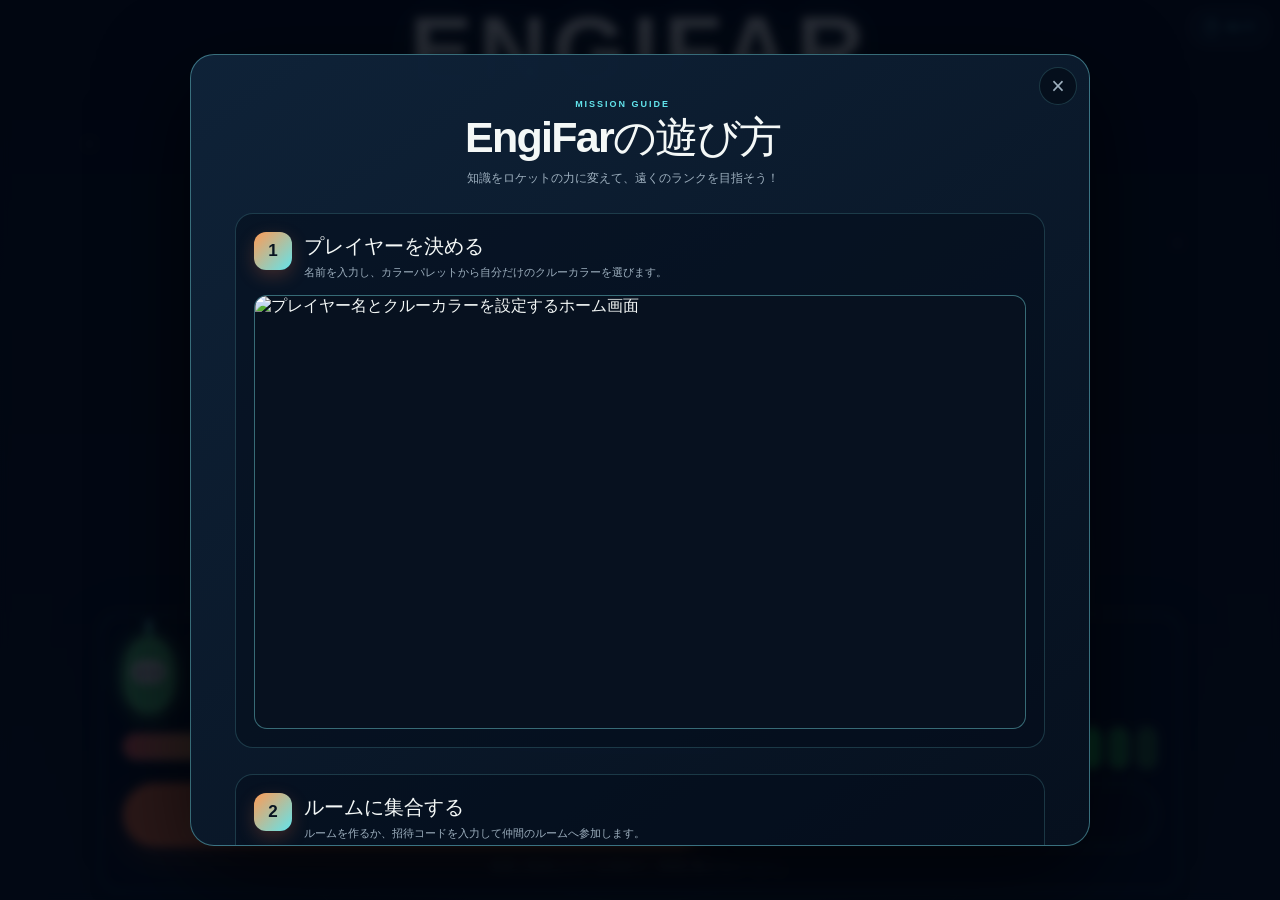
==== public/card.html @ 4557a21f "👍パス先とモバイル版UIを調整" ====
<!doctype html>
<html lang="ja">
<head>
  <meta charset="UTF-8">
  <meta name="viewport" content="width=device-width, initial-scale=1, viewport-fit=cover">
  <meta name="theme-color" content="#07111f">
  <title>EngiFar | 自己紹介カード</title>
  <link rel="stylesheet" href="./styles.css?v=20260825-quiz-layout">
  <script src="./index.js?v=20260825-quiz-layout" defer></script>
</head>
<body>
  <div class="app-shell" id="app" data-page="card">
    <div class="space-background" aria-hidden="true"></div>

    <header class="topbar">
      <a class="brand" id="result-back-top" href="./result.html" aria-label="リザルトへ戻る">
        <span class="brand-mark" aria-hidden="true">E</span>
        <span><strong>EngiFar</strong><small>CREW PROFILE</small></span>
      </a>
      <div class="route-chip route-chip--complete"><span>05</span> CARD READY</div>
    </header>

    <main class="card-layout">
      <section class="card-preview-wrap" aria-labelledby="card-title">
        <div class="card-preview-head">
          <div><p class="eyebrow">YOUR MISSION MEMORY</p><h1 id="card-title">自己紹介カード完成！</h1></div>
          <span class="crew-avatar crew-avatar--medium" id="card-player-avatar" style="--crew-color:#54d37c" aria-hidden="true"><i></i></span>
        </div>
        <div class="canvas-frame"><canvas id="profile-card" width="1200" height="760">EngiFar自己紹介カード</canvas></div>
      </section>

      <aside class="card-controls">
        <div class="card-player-summary">
          <small>CREW MEMBER</small>
          <strong id="card-player-name">CREW MEMBER</strong>
          <div class="card-role-summary"><span>適正役割</span><b id="card-role">INTERFACE CREATOR</b></div>
          <p id="card-comment">画面の構造・見た目・動きを心地よく組み立てるクルー</p>
        </div>

        <dl class="card-mini-metrics">
          <div class="card-rank-metric"><dt>RANK</dt><dd id="card-rank">大空飛行級</dd></div>
          <div><dt>OUTPUT</dt><dd><b id="card-power">0</b>%</dd></div>
          <div><dt>SAFETY</dt><dd><b id="card-safety">0</b>%</dd></div>
          <div class="card-distance-metric"><dt>DISTANCE</dt><dd><b id="card-altitude">0</b> km</dd></div>
        </dl>

        <p class="save-note"><span aria-hidden="true">↓</span> PNG画像として端末に保存できます。</p>
        <button class="primary-button" id="save-card-button" type="button"><span id="save-card-label">PNGで保存</span><b aria-hidden="true">↓</b></button>
        <a class="secondary-button" id="result-back-link" href="./result.html">← リザルトへ戻る</a>
      </aside>
    </main>
  </div>
</body>
</html>
---- public/styles.css ----
:root {
  color-scheme: dark;
  --night: #050a16;
  --night-2: #071426;
  --panel: rgba(12, 25, 43, 0.9);
  --panel-solid: #0c192b;
  --panel-soft: rgba(17, 38, 59, 0.78);
  --line: rgba(116, 220, 229, 0.2);
  --line-strong: rgba(116, 220, 229, 0.44);
  --cyan: #62e4ec;
  --cyan-deep: #22b7ca;
  --orange: #ff7541;
  --orange-bright: #ff9b55;
  --lime: #c9f765;
  --text: #f4f8f7;
  --muted: #9eb0bf;
  --quiet: #718496;
  --safe-top: max(10px, env(safe-area-inset-top));
  --safe-right: max(12px, env(safe-area-inset-right));
  --safe-bottom: max(10px, env(safe-area-inset-bottom));
  --safe-left: max(12px, env(safe-area-inset-left));
  font-family: "Segoe UI", "Yu Gothic UI", "Meiryo", sans-serif;
  font-synthesis: none;
}

* {
  box-sizing: border-box;
  margin: 0;
}

html,
body {
  width: 100%;
  height: 100%;
  overflow: hidden;
  background: var(--night);
}

body {
  color: var(--text);
  -webkit-font-smoothing: antialiased;
  text-rendering: optimizeLegibility;
}

button,
input,
a {
  font: inherit;
}

button,
a {
  -webkit-tap-highlight-color: transparent;
}

button {
  border: 0;
}

button:disabled,
button[aria-disabled="true"] {
  cursor: not-allowed;
  opacity: .42;
  filter: saturate(.55);
}

a {
  color: inherit;
  text-decoration: none;
}

[hidden] {
  display: none !important;
}

.sr-only {
  position: absolute;
  width: 1px;
  height: 1px;
  padding: 0;
  margin: -1px;
  overflow: hidden;
  clip: rect(0, 0, 0, 0);
  white-space: nowrap;
  border: 0;
}

.app-shell {
  position: relative;
  isolation: isolate;
  display: grid;
  grid-template-rows: 56px minmax(0, 1fr);
  width: 100%;
  height: 100dvh;
  min-height: 100dvh;
  overflow: hidden;
  padding: var(--safe-top) var(--safe-right) var(--safe-bottom) var(--safe-left);
  background:
    radial-gradient(circle at 50% 78%, rgba(26, 155, 173, 0.15), transparent 42%),
    linear-gradient(180deg, #050a16 0%, #071120 58%, #081828 100%);
}

.space-background {
  position: absolute;
  z-index: -2;
  inset: 0;
  overflow: hidden;
  pointer-events: none;
  background-image:
    radial-gradient(circle at 7% 16%, rgba(255,255,255,.8) 0 1px, transparent 1.8px),
    radial-gradient(circle at 18% 72%, rgba(98,228,236,.75) 0 1px, transparent 2px),
    radial-gradient(circle at 31% 10%, rgba(255,255,255,.65) 0 1px, transparent 1.8px),
    radial-gradient(circle at 43% 83%, rgba(255,255,255,.55) 0 1.2px, transparent 2px),
    radial-gradient(circle at 62% 18%, rgba(98,228,236,.7) 0 1px, transparent 2px),
    radial-gradient(circle at 78% 68%, rgba(255,255,255,.65) 0 1px, transparent 1.8px),
    radial-gradient(circle at 92% 27%, rgba(255,255,255,.75) 0 1.2px, transparent 2px);
  animation: stars-twinkle 3.2s ease-in-out infinite alternate;
}

.space-background::before,
.space-background::after {
  position: absolute;
  content: "";
  border: 1px solid rgba(65, 211, 224, 0.13);
  border-radius: 50%;
  left: 50%;
  top: 64%;
  transform: translate(-50%, -50%);
}

.space-background::before {
  width: min(74vw, 900px);
  aspect-ratio: 1;
}

.space-background::after {
  width: min(54vw, 650px);
  aspect-ratio: 1;
}

.space-background--bright {
  background-color: rgba(39, 91, 133, 0.08);
}

@keyframes stars-twinkle {
  50% { opacity: .62; }
}

.topbar {
  z-index: 20;
  align-self: stretch;
  display: flex;
  align-items: center;
  justify-content: space-between;
  gap: 16px;
  width: min(100%, 1180px);
  margin-inline: auto;
  min-width: 0;
}

.brand {
  display: inline-flex;
  align-items: center;
  gap: 10px;
  min-width: 0;
}

.brand-mark {
  display: grid;
  place-items: center;
  width: 34px;
  height: 34px;
  flex: 0 0 auto;
  border: 1px solid rgba(98, 228, 236, .46);
  border-radius: 10px;
  color: #08121f;
  background: linear-gradient(135deg, var(--cyan), var(--orange-bright));
  box-shadow: 0 0 22px rgba(98, 228, 236, .16);
  font-family: "Arial Black", "Segoe UI", sans-serif;
  font-size: 18px;
  font-weight: 900;
}

.brand > span:last-child {
  display: grid;
  min-width: 0;
}

.brand strong {
  font-family: "Arial Black", "Segoe UI", sans-serif;
  font-size: 20px;
  line-height: 1;
  letter-spacing: .03em;
}

.brand small {
  margin-top: 4px;
  color: var(--quiet);
  font-size: 8px;
  font-weight: 800;
  letter-spacing: .18em;
}

.route-chip {
  display: inline-flex;
  align-items: center;
  gap: 8px;
  height: 32px;
  padding: 0 12px;
  white-space: nowrap;
  border: 1px solid var(--line);
  border-radius: 999px;
  color: var(--muted);
  background: rgba(7, 16, 29, .72);
  font-size: 10px;
  font-weight: 800;
  letter-spacing: .12em;
}

.route-chip span {
  color: var(--cyan);
}

.route-chip--complete {
  border-color: rgba(201, 247, 101, .32);
}

.route-chip--complete span {
  color: var(--lime);
}

.eyebrow {
  margin: 0;
  color: var(--cyan);
  font-size: 10px;
  font-weight: 900;
  letter-spacing: .18em;
  text-transform: uppercase;
}

.primary-button,
.secondary-button {
  display: inline-flex;
  align-items: center;
  justify-content: center;
  gap: 10px;
  min-height: 52px;
  padding: 0 20px;
  border-radius: 999px;
  cursor: pointer;
  font-weight: 900;
  transition: transform .16s ease, filter .16s ease, border-color .16s ease, background .16s ease;
}

.primary-button {
  color: #111b1c;
  background: linear-gradient(105deg, var(--orange), var(--orange-bright));
  box-shadow: 0 12px 32px rgba(255, 117, 65, .24);
}

.primary-button b {
  font-size: 18px;
}

.primary-button:hover,
.secondary-button:hover {
  transform: translateY(-2px);
  filter: brightness(1.06);
}

.primary-button:active,
.secondary-button:active {
  transform: translateY(0);
}

.primary-button:disabled {
  cursor: default;
  color: var(--muted);
  background: rgba(92, 111, 128, .22);
  box-shadow: none;
  transform: none;
  filter: none;
}

.secondary-button {
  min-height: 46px;
  border: 1px solid var(--line-strong);
  color: var(--cyan);
  background: rgba(8, 20, 35, .78);
}

:focus-visible {
  outline: 3px solid var(--lime);
  outline-offset: 3px;
}

/* Crew character */
.crew-avatar {
  --crew-size: 52px;
  position: relative;
  display: inline-block;
  width: calc(var(--crew-size) * .68);
  height: var(--crew-size);
  flex: 0 0 auto;
  border: 1px solid rgba(255, 255, 255, .18);
  border-radius: 48% 48% 44% 44%;
  background: var(--crew-color, #54d37c);
  box-shadow: 0 8px 22px rgba(0, 0, 0, .28), 0 0 18px var(--crew-color, #54d37c);
  animation: crew-bob 3.4s ease-in-out infinite;
}

.crew-avatar::before {
  position: absolute;
  content: "";
  left: 50%;
  bottom: 100%;
  width: 3px;
  height: 18%;
  border-radius: 3px;
  background: var(--crew-color, #54d37c);
  box-shadow: 0 -4px 0 1.5px var(--cyan);
  transform: translateX(-50%);
}

.crew-avatar::after {
  position: absolute;
  content: "";
  z-index: -1;
  left: 12%;
  right: 12%;
  top: 105%;
  height: 10%;
  border-radius: 50%;
  background: var(--crew-color, #54d37c);
  opacity: .24;
  filter: blur(2px);
}

.crew-avatar > i {
  position: absolute;
  left: 15%;
  top: 30%;
  width: 70%;
  height: 32%;
  border-radius: 999px;
  background: #f0f7f5;
  box-shadow: inset 0 -2px 4px rgba(14, 29, 40, .16);
}

.crew-avatar > i::before {
  position: absolute;
  content: "";
  inset: 0;
  background:
    radial-gradient(circle at 31% 52%, #122232 0 8%, transparent 10%),
    radial-gradient(circle at 69% 52%, #122232 0 8%, transparent 10%);
}

.crew-avatar--tiny { --crew-size: 28px; box-shadow: 0 0 9px var(--crew-color); }
.crew-avatar--small { --crew-size: 40px; }
.crew-avatar--medium { --crew-size: 54px; }
.crew-avatar--large { --crew-size: 72px; }

@keyframes crew-bob {
  0%, 100% { translate: 0 0; }
  50% { translate: 0 -5px; }
}

/* Home */
.home-layout {
  z-index: 1;
  align-self: stretch;
  display: grid;
  grid-template-columns: minmax(0, 1fr) minmax(340px, 420px);
  align-items: center;
  gap: clamp(28px, 6vw, 86px);
  width: min(100%, 1080px);
  min-height: 0;
  margin-inline: auto;
  padding: 12px clamp(10px, 2vw, 24px) 18px;
}

.home-intro {
  min-width: 0;
}

.home-intro h1 {
  margin: 8px 0 10px;
  font-family: "Arial Black", "Yu Gothic UI", sans-serif;
  font-size: clamp(44px, 6.4vw, 78px);
  line-height: 1.03;
  letter-spacing: -.04em;
}

.home-intro h1 em {
  color: transparent;
  background: linear-gradient(90deg, var(--cyan), #c9d6bd 47%, var(--orange-bright));
  -webkit-background-clip: text;
  background-clip: text;
  font-style: normal;
}

.home-lead {
  max-width: 510px;
  margin: 0;
  color: var(--muted);
  font-size: clamp(14px, 1.5vw, 17px);
  font-weight: 700;
  line-height: 1.8;
}

.crew-constellation {
  position: relative;
  width: min(100%, 480px);
  height: clamp(126px, 19vh, 170px);
  margin-top: 14px;
}

.crew-constellation .orbit {
  position: absolute;
  left: 5%;
  right: 3%;
  top: 24%;
  height: 70%;
  border: 1px solid rgba(98, 228, 236, .2);
  border-radius: 50%;
  transform: rotate(-5deg);
}

.crew-constellation .orbit--two {
  left: 18%;
  right: 18%;
  top: 38%;
  height: 45%;
  border-color: rgba(255, 117, 65, .18);
  transform: rotate(8deg);
}

.crew-constellation .crew-avatar {
  position: absolute;
}

.crew-pos--one { left: 6%; top: 46%; animation-delay: -.4s; }
.crew-pos--two { left: 24%; top: 22%; animation-delay: -1.2s; }
.crew-pos--three { left: 48%; top: 53%; animation-delay: -2s; }
.crew-pos--four { left: 66%; top: 18%; animation-delay: -.8s; }
.crew-pos--five { left: 88%; top: 47%; animation-delay: -1.7s; }

.crew-constellation > strong {
  position: absolute;
  left: 50%;
  bottom: 0;
  padding: 5px 10px;
  border: 1px solid var(--line);
  border-radius: 999px;
  color: var(--quiet);
  background: rgba(6, 13, 25, .75);
  font-size: 8px;
  letter-spacing: .16em;
  transform: translateX(-50%);
}

.mission-facts {
  display: grid;
  grid-template-columns: repeat(3, 1fr);
  gap: 8px;
  max-width: 520px;
  margin: 10px 0 0;
  padding: 0;
  list-style: none;
}

.mission-facts li {
  display: flex;
  align-items: center;
  gap: 8px;
  min-width: 0;
  padding: 10px 12px;
  border: 1px solid var(--line);
  border-radius: 13px;
  background: rgba(9, 22, 38, .58);
}

.mission-facts b {
  color: var(--cyan);
  font-size: 24px;
  line-height: 1;
}

.mission-facts b span {
  font-size: 11px;
}

.mission-facts li > span {
  color: var(--muted);
  font-size: 10px;
  font-weight: 800;
}

.setup-card {
  display: grid;
  gap: 15px;
  width: 100%;
  min-width: 0;
  padding: clamp(18px, 3vh, 28px);
  border: 1px solid var(--line-strong);
  border-radius: 26px;
  background:
    linear-gradient(145deg, rgba(20, 43, 65, .94), rgba(8, 19, 34, .96));
  box-shadow: 0 26px 70px rgba(0, 0, 0, .38), inset 0 1px rgba(255,255,255,.04);
  animation: panel-enter .55s ease both;
}

@keyframes panel-enter {
  from { opacity: 0; transform: translateY(10px); }
}

.setup-heading {
  display: flex;
  align-items: center;
  gap: 16px;
}

.setup-heading h2 {
  margin: 5px 0 0;
  font-size: clamp(19px, 2.2vw, 25px);
}

.player-avatar-wrap {
  position: relative;
  display: grid;
  place-items: center;
  width: 84px;
  height: 84px;
  flex: 0 0 auto;
  border: 1px solid var(--line);
  border-radius: 22px;
  background: radial-gradient(circle, rgba(98,228,236,.12), transparent 70%);
}

.ready-dot {
  position: absolute;
  right: 6px;
  bottom: 6px;
  width: 13px;
  height: 13px;
  border: 3px solid var(--panel-solid);
  border-radius: 50%;
  background: var(--lime);
  box-shadow: 0 0 10px rgba(201,247,101,.5);
}

.field-group {
  display: grid;
  gap: 7px;
}

.field-group > span,
.color-section-head > span {
  color: var(--muted);
  font-size: 11px;
  font-weight: 900;
  letter-spacing: .06em;
}

.field-group input {
  width: 100%;
  height: 48px;
  padding: 0 15px;
  border: 1px solid rgba(157, 179, 197, .26);
  border-radius: 13px;
  outline: 0;
  color: var(--text);
  background: rgba(4, 12, 24, .72);
  font-weight: 800;
}

.field-group input:focus {
  border-color: var(--cyan);
  box-shadow: 0 0 0 3px rgba(98, 228, 236, .12);
}

.color-section {
  display: grid;
  gap: 9px;
  min-width: 0;
}

.color-section-head {
  display: flex;
  align-items: center;
  justify-content: space-between;
  gap: 12px;
}

.native-color {
  display: inline-flex;
  align-items: center;
  gap: 8px;
  cursor: pointer;
}

.native-color input {
  width: 36px;
  height: 28px;
  padding: 2px;
  border: 1px solid var(--line-strong);
  border-radius: 9px;
  background: transparent;
  cursor: pointer;
}

.native-color output {
  min-width: 62px;
  color: var(--cyan);
  font: 800 11px ui-monospace, "Cascadia Code", monospace;
}

.hue-control {
  display: block;
  min-width: 0;
}

.hue-control input {
  width: 100%;
  height: 18px;
  margin: 0;
  appearance: none;
  border: 2px solid rgba(255,255,255,.16);
  border-radius: 999px;
  outline: 0;
  background: linear-gradient(90deg, #ff6262, #ffd95a, #63dc77, #58dbe4, #598dff, #be68ff, #ff62a2, #ff6262);
  cursor: pointer;
}

.hue-control input::-webkit-slider-thumb {
  width: 23px;
  height: 23px;
  appearance: none;
  border: 3px solid #fff;
  border-radius: 50%;
  background: hsl(var(--selected-hue, 145) 72% 58%);
  box-shadow: 0 1px 8px rgba(0,0,0,.55);
}

.hue-control input::-moz-range-thumb {
  width: 18px;
  height: 18px;
  border: 3px solid #fff;
  border-radius: 50%;
  background: hsl(var(--selected-hue, 145) 72% 58%);
}

.tone-palette {
  display: grid;
  grid-template-columns: repeat(6, 1fr);
  gap: 7px;
}

.tone-button {
  position: relative;
  min-width: 0;
  height: 31px;
  border: 1px solid rgba(255,255,255,.22);
  border-radius: 10px;
  background: var(--tone);
  cursor: pointer;
}

.tone-button[aria-pressed="true"] {
  outline: 2px solid #fff;
  outline-offset: 2px;
}

.setup-note {
  margin: -2px 0 0;
  color: var(--quiet);
  font-size: 11px;
  font-weight: 700;
}

.setup-note span {
  color: var(--lime);
}

.setup-card .primary-button {
  width: 100%;
}

/* Quiz */
.player-chip {
  display: inline-flex;
  align-items: center;
  gap: 9px;
  min-width: 0;
  max-width: 44vw;
  padding: 5px 11px;
  border: 1px solid var(--line);
  border-radius: 999px;
  background: rgba(7, 16, 29, .72);
}

.player-chip strong {
  overflow: hidden;
  color: var(--muted);
  font-size: 11px;
  text-overflow: ellipsis;
  white-space: nowrap;
}

.quiz-layout {
  z-index: 1;
  display: grid;
  place-items: center;
  width: 100%;
  min-width: 0;
  min-height: 0;
  padding: 10px clamp(4px, 2vw, 20px) 14px;
}

.quiz-card {
  display: grid;
  grid-template-rows: auto 5px minmax(112px, 1fr) auto auto;
  gap: clamp(8px, 1.5vh, 14px);
  width: min(100%, 980px);
  min-width: 0;
  height: min(100%, 650px);
  min-height: 0;
  padding: clamp(13px, 2.5vh, 23px);
  border: 1px solid var(--line-strong);
  border-radius: 24px;
  background: linear-gradient(145deg, rgba(16, 34, 54, .96), rgba(7, 17, 31, .97));
  box-shadow: 0 24px 70px rgba(0, 0, 0, .4);
}

.quiz-head {
  display: flex;
  align-items: center;
  justify-content: space-between;
  gap: 12px;
  min-width: 0;
}

.question-count {
  display: flex;
  align-items: baseline;
  gap: 6px;
  margin-top: 2px;
}

.question-count strong {
  font-family: "Arial Black", "Segoe UI", sans-serif;
  font-size: clamp(26px, 4vh, 40px);
  line-height: 1;
}

.question-count span {
  color: var(--quiet);
  font-size: 12px;
  font-weight: 800;
}

.quiz-head-side {
  display: flex;
  align-items: center;
  gap: 7px;
}

.category-chip,
.difficulty-chip {
  display: inline-flex;
  align-items: center;
  height: 27px;
  padding: 0 10px;
  border-radius: 999px;
  font-size: 9px;
  font-weight: 900;
  letter-spacing: .06em;
}

.category-chip {
  border: 1px solid rgba(98, 228, 236, .3);
  color: var(--cyan);
  background: rgba(98, 228, 236, .08);
}

.difficulty-chip {
  color: #1c2111;
  background: var(--lime);
}

.progress-track {
  overflow: hidden;
  height: 5px;
  border-radius: 99px;
  background: rgba(129, 154, 174, .17);
}

.progress-track i {
  display: block;
  width: 4.2%;
  height: 100%;
  border-radius: inherit;
  background: linear-gradient(90deg, var(--cyan), var(--lime));
  box-shadow: 0 0 12px rgba(98,228,236,.4);
  transition: width .3s ease;
}

.question-zone {
  display: grid;
  grid-template-rows: auto minmax(0, 1fr);
  min-height: 0;
  min-width: 0;
  overflow: hidden;
  border: 1px solid rgba(120, 161, 187, .17);
  border-radius: 18px;
  background: rgba(4, 13, 25, .55);
}

.timer-dial {
  --timer-color: var(--orange);
  position: relative;
  display: flex;
  align-items: center;
  justify-content: space-between;
  width: 100%;
  min-height: 58px;
  padding: 10px 20px 12px;
  border-bottom: 1px solid rgba(120, 161, 187, .14);
  background: rgba(15, 31, 49, .62);
}

.timer-dial::after {
  position: absolute;
  left: 0;
  bottom: -1px;
  width: calc(var(--timer-progress) * 100%);
  height: 4px;
  content: "";
  background: var(--timer-color);
  box-shadow: 0 0 12px color-mix(in srgb, var(--timer-color) 55%, transparent);
  transition: width .16s linear;
}

.timer-dial span {
  color: var(--muted);
  font-size: 12px;
  font-weight: 900;
  letter-spacing: .08em;
}

.timer-dial small {
  margin-left: 5px;
  color: var(--timer-color);
  font-size: 12px;
  font-weight: 900;
}

.timer-dial strong {
  color: var(--timer-color);
  font-family: "Arial Black", "Segoe UI", sans-serif;
  font-size: 30px;
  line-height: .95;
}

.quiz-card[data-mode="review"] .timer-dial {
  --timer-color: var(--cyan);
}

.question-copy {
  display: grid;
  align-content: start;
  gap: clamp(11px, 1.8vh, 18px);
  min-width: 0;
  padding: clamp(14px, 2.4vh, 24px) clamp(15px, 2.5vw, 26px) clamp(16px, 2.6vh, 26px);
}

.question-prompt,
.question-fill {
  min-width: 0;
}

.question-row-label {
  display: block;
  margin-bottom: 6px;
  color: var(--cyan);
  font-size: 9px;
  font-weight: 900;
  letter-spacing: .15em;
}

.question-instruction {
  margin: 0;
  color: var(--text);
  font-size: clamp(12px, 1.45vw, 15px);
  font-weight: 800;
  line-height: 1.55;
}

.question-copy pre {
  overflow: hidden;
  margin: 0;
  min-height: 64px;
  padding: 14px 16px;
  border: 1px solid rgba(201, 247, 101, .28);
  border-radius: 13px;
  color: var(--lime);
  background: rgba(13, 28, 18, .72);
  font: 800 clamp(13px, 1.7vw, 18px)/1.5 ui-monospace, "Cascadia Code", "Yu Gothic UI", monospace;
  text-align: center;
  white-space: pre-wrap;
  overflow-wrap: anywhere;
}

.answer-grid {
  display: grid;
  grid-template-columns: repeat(2, minmax(0, 1fr));
  gap: 9px;
  min-width: 0;
}

.answer-button {
  position: relative;
  display: grid;
  grid-template-columns: 28px minmax(0, 1fr);
  align-items: center;
  gap: 10px;
  min-height: clamp(48px, 7.6vh, 66px);
  padding: 8px 12px;
  border: 1px solid rgba(134, 162, 184, .22);
  border-radius: 14px;
  color: var(--text);
  background: rgba(15, 31, 49, .82);
  cursor: pointer;
  text-align: left;
  font-size: clamp(11px, 1.3vw, 14px);
  font-weight: 800;
  overflow-wrap: anywhere;
  transition: border-color .15s ease, background .15s ease, transform .15s ease;
}

.answer-button:hover:not(:disabled) {
  border-color: var(--cyan);
  transform: translateY(-1px);
}

.answer-button > span:first-child {
  display: grid;
  place-items: center;
  width: 27px;
  height: 27px;
  border: 1px solid rgba(158, 180, 198, .32);
  border-radius: 8px;
  color: var(--muted);
  font-size: 10px;
}

.answer-button.is-selected {
  border-color: var(--orange);
  background: rgba(255, 117, 65, .13);
}

.answer-button.is-selected > span:first-child {
  border-color: var(--orange);
  color: #141b1b;
  background: var(--orange);
}

.answer-button.is-answer {
  border-color: var(--lime);
  background: rgba(201, 247, 101, .13);
}

.answer-button.is-answer > span:first-child {
  border-color: var(--lime);
  color: #17200f;
  background: var(--lime);
}

.answer-button:disabled {
  cursor: default;
}

.answer-button.is-muted {
  opacity: .55;
}

.feedback-bar {
  display: grid;
  grid-template-columns: 34px minmax(0, 1fr) auto;
  align-items: center;
  gap: 10px;
  min-height: 62px;
  padding: 9px 12px;
  border: 1px solid rgba(98, 228, 236, .16);
  border-radius: 14px;
  background: rgba(5, 16, 29, .72);
}

.feedback-icon {
  display: grid;
  place-items: center;
  width: 32px;
  height: 32px;
  border-radius: 50%;
  color: var(--lime);
  background: rgba(201, 247, 101, .09);
}

.feedback-bar strong {
  display: block;
  font-size: clamp(10px, 1.25vw, 13px);
}

.feedback-bar p {
  margin: 3px 0 0;
  color: var(--muted);
  font-size: clamp(9px, 1.05vw, 11px);
  line-height: 1.35;
}

.correct-confetti {
  position: fixed;
  z-index: 100;
  inset: 0;
  overflow: hidden;
  pointer-events: none;
}

.confetti-piece {
  position: absolute;
  bottom: -12px;
  width: 8px;
  height: 15px;
  border-radius: 2px;
  background: var(--confetti-color, #ffd83d);
  box-shadow: 0 0 7px rgba(255, 213, 45, .42);
  opacity: 0;
  animation: correct-confetti-burst 1.55s cubic-bezier(.2,.7,.28,1) var(--confetti-delay, 0s) both;
}

.confetti-piece--left { left: 8px; }
.confetti-piece--right { right: 8px; }

.confetti-piece:nth-child(3n) { width: 6px; height: 11px; }
.confetti-piece:nth-child(4n) { border-radius: 50%; }

@keyframes correct-confetti-burst {
  0% { opacity: 0; transform: translate(0, 20px) rotate(0deg) scale(.7); }
  10% { opacity: 1; }
  52% { opacity: 1; transform: translate(var(--confetti-apex-x), var(--confetti-apex-y)) rotate(var(--confetti-rotate)) scale(1); }
  100% { opacity: 0; transform: translate(var(--confetti-x), var(--confetti-end-y)) rotate(calc(var(--confetti-rotate) + 180deg)) scale(.82); }
}

.review-count {
  display: grid;
  place-items: center;
  width: 34px;
  height: 34px;
  border: 1px solid var(--line-strong);
  border-radius: 50%;
  color: var(--cyan);
  font-family: "Arial Black", "Segoe UI", sans-serif;
}

/* Rocket */
.rocket-shell {
  display: block;
  padding: 0;
}

.topbar--overlay {
  position: absolute;
  z-index: 30;
  left: 50%;
  top: var(--safe-top);
  width: min(calc(100% - var(--safe-left) - var(--safe-right)), 1180px);
  height: 48px;
  transform: translateX(-50%);
}

.flight-scene {
  position: relative;
  width: 100%;
  height: 100dvh;
  overflow: hidden;
  background: #112a42;
}

.sky-layer {
  position: absolute;
  inset: 0;
  opacity: 0;
  transition: opacity 1.2s ease;
}

.sky-layer--ground {
  opacity: 1;
  background:
    linear-gradient(180deg, #0c1730 0%, #224f76 54%, #538e98 75%, #253b31 76%, #102218 100%);
}

.sky-layer--ground::after {
  position: absolute;
  content: "";
  left: -10%;
  right: -10%;
  bottom: 16%;
  height: 18%;
  border-radius: 50% 50% 0 0;
  background: linear-gradient(180deg, rgba(52,102,76,.7), #0f241b);
}

.sky-layer--upper {
  background: linear-gradient(180deg, #091226 0%, #173c66 52%, #4f91b0 100%);
}

.sky-layer--space {
  background:
    radial-gradient(circle at 65% 20%, rgba(94, 88, 187, .22), transparent 35%),
    linear-gradient(180deg, #030610, #071123 66%, #12324d);
}

[data-flight-state="countdown"] .sky-layer--upper,
[data-flight-state="flying"] .sky-layer--upper,
[data-flight-state="complete"] .sky-layer--upper {
  opacity: 1;
}

[data-flight-state="flying"] .sky-layer--space,
[data-flight-state="complete"] .sky-layer--space {
  opacity: 1;
}

.flight-stars {
  position: absolute;
  inset: 0;
  opacity: 0;
  background-image:
    radial-gradient(circle at 12% 18%, #fff 0 1px, transparent 1.8px),
    radial-gradient(circle at 26% 41%, var(--cyan) 0 1px, transparent 2px),
    radial-gradient(circle at 39% 12%, #fff 0 1px, transparent 1.8px),
    radial-gradient(circle at 56% 34%, #fff 0 1.2px, transparent 2px),
    radial-gradient(circle at 72% 16%, var(--cyan) 0 1px, transparent 2px),
    radial-gradient(circle at 87% 43%, #fff 0 1px, transparent 1.8px),
    radial-gradient(circle at 94% 8%, #fff 0 1px, transparent 1.8px);
  transition: opacity 1s ease;
}

[data-flight-state="flying"] .flight-stars,
[data-flight-state="complete"] .flight-stars {
  opacity: .9;
  animation: stars-twinkle 1.8s ease-in-out infinite alternate;
}

.speed-lines {
  position: absolute;
  inset: -30%;
  opacity: 0;
  background: repeating-linear-gradient(90deg, transparent 0 7%, rgba(255,255,255,.22) 7.1% 7.2%, transparent 7.3% 15%);
  transform: perspective(380px) rotateX(64deg);
}

[data-flight-state="flying"] .speed-lines {
  opacity: .18;
  animation: speed-lines .42s linear infinite;
}

@keyframes speed-lines {
  to { translate: 0 90px; }
}

.launch-status {
  position: absolute;
  z-index: 14;
  left: max(var(--safe-left), calc(50% - 550px));
  top: max(72px, calc(var(--safe-top) + 58px));
  display: flex;
  align-items: center;
  gap: 10px;
  max-width: min(70vw, 340px);
  padding: 9px 13px;
  border: 1px solid var(--line);
  border-radius: 14px;
  background: rgba(4, 12, 25, .68);
  backdrop-filter: blur(10px);
}

.status-light {
  width: 9px;
  height: 9px;
  flex: 0 0 auto;
  border-radius: 50%;
  background: var(--orange);
  box-shadow: 0 0 12px var(--orange);
  animation: status-pulse 1.2s ease-in-out infinite;
}

[data-flight-state="ready"] .status-light,
[data-flight-state="complete"] .status-light {
  background: var(--lime);
  box-shadow: 0 0 12px var(--lime);
}

[data-flight-state="flying"] .status-light {
  background: var(--cyan);
  box-shadow: 0 0 12px var(--cyan);
}

@keyframes status-pulse {
  50% { opacity: .4; }
}

.launch-status small,
.launch-status strong {
  display: block;
}

.launch-status small {
  color: var(--cyan);
  font-size: 8px;
  font-weight: 900;
  letter-spacing: .14em;
}

.launch-status strong {
  margin-top: 3px;
  font-size: clamp(11px, 1.5vw, 14px);
}

.flight-steps {
  position: absolute;
  z-index: 14;
  right: max(var(--safe-right), calc(50% - 550px));
  top: max(78px, calc(var(--safe-top) + 62px));
  display: flex;
  gap: 4px;
  margin: 0;
  padding: 0;
  list-style: none;
}

.flight-steps li {
  display: inline-flex;
  align-items: center;
  gap: 5px;
  padding: 6px 8px;
  border-radius: 99px;
  color: rgba(224,235,238,.48);
  font-size: 9px;
  font-weight: 900;
}

.flight-steps li span {
  display: grid;
  place-items: center;
  width: 18px;
  height: 18px;
  border: 1px solid currentColor;
  border-radius: 50%;
}

.flight-steps li.is-current {
  color: var(--text);
  background: rgba(98,228,236,.13);
}

.flight-steps li.is-done {
  color: var(--lime);
}

.rocket-wrap {
  position: absolute;
  z-index: 8;
  left: 50%;
  bottom: clamp(98px, 13vh, 140px);
  width: clamp(105px, 14vw, 152px);
  transform: translateX(-50%);
  transform-origin: 50% 75%;
}

.rocket-svg {
  position: relative;
  z-index: 2;
  display: block;
  width: 100%;
  height: auto;
  filter: drop-shadow(0 18px 18px rgba(0,0,0,.32));
}

.rocket-glow {
  position: absolute;
  left: 50%;
  bottom: 0;
  width: 130%;
  height: 35%;
  border-radius: 50%;
  background: radial-gradient(circle, rgba(255,149,70,.4), transparent 68%);
  transform: translateX(-50%);
  filter: blur(8px);
}

.rocket-flame {
  opacity: 0;
  transform-box: fill-box;
  transform-origin: 50% 0;
}

.rocket-hatch {
  opacity: 1;
  transition: opacity .3s ease;
}

[data-flight-state="ready"] .rocket-hatch,
[data-flight-state="countdown"] .rocket-hatch,
[data-flight-state="flying"] .rocket-hatch,
[data-flight-state="complete"] .rocket-hatch {
  opacity: 0;
}

[data-flight-state="countdown"] .rocket-wrap {
  animation: rocket-shake .12s linear infinite alternate;
}

[data-flight-state="countdown"] .rocket-flame,
[data-flight-state="flying"] .rocket-flame {
  opacity: 1;
  animation: flame-flicker .25s ease-in-out infinite alternate;
}

@keyframes rocket-shake {
  to { margin-left: 2px; rotate: .45deg; }
}

@keyframes flame-flicker {
  to { transform: scaleY(1.25) scaleX(.9); }
}

.rocket-smoke {
  position: absolute;
  z-index: 1;
  left: 50%;
  top: 80%;
  width: 100%;
  height: 80px;
  opacity: 0;
  transform: translateX(-50%);
}

.rocket-smoke i {
  position: absolute;
  left: 50%;
  top: 0;
  width: 46px;
  height: 46px;
  border-radius: 50%;
  background: rgba(227, 236, 235, .75);
  filter: blur(2px);
}

.rocket-smoke i:nth-child(2) { margin-left: -34px; animation-delay: -.2s; }
.rocket-smoke i:nth-child(3) { margin-left: 18px; animation-delay: -.4s; }
.rocket-smoke i:nth-child(4) { margin-left: -10px; animation-delay: -.6s; }

[data-flight-state="countdown"] .rocket-smoke,
[data-flight-state="flying"] .rocket-smoke {
  opacity: 1;
}

[data-flight-state="countdown"] .rocket-smoke i,
[data-flight-state="flying"] .rocket-smoke i {
  animation: smoke-puff .8s ease-out infinite;
}

@keyframes smoke-puff {
  to { opacity: 0; transform: translate(-8px, 65px) scale(1.65); }
}

.boarding-lineup {
  position: absolute;
  z-index: 9;
  left: 50%;
  bottom: clamp(92px, 12vh, 124px);
  width: 1px;
  height: 1px;
}

.boarder {
  --crew-size: 50px;
  position: absolute;
  left: 0;
  bottom: 0;
  animation: crew-board 1.35s cubic-bezier(.35,.08,.25,1) var(--delay) both;
}

.boarder b {
  position: absolute;
  left: 50%;
  top: 112%;
  padding: 2px 5px;
  border-radius: 5px;
  color: #0b1520;
  background: var(--lime);
  font-size: 7px;
  transform: translateX(-50%);
}

@keyframes crew-board {
  0% { opacity: 1; transform: translateX(var(--start-x)) scale(1); }
  42% { opacity: 1; transform: translateX(0) translateY(-4px) scale(1); }
  65% { opacity: 1; transform: translateX(0) translateY(-18px) scale(.82); }
  100% { opacity: 0; transform: translateX(0) translateY(-112px) scale(.18); }
}

.launch-pad {
  position: absolute;
  z-index: 6;
  left: 50%;
  bottom: clamp(66px, 9vh, 94px);
  width: clamp(220px, 35vw, 440px);
  height: 42px;
  transform: translateX(-50%);
}

.launch-pad i {
  position: absolute;
  inset: 0;
  border: 1px solid rgba(98,228,236,.32);
  border-radius: 50%;
  background: radial-gradient(ellipse, rgba(98,228,236,.22), rgba(4,11,20,.86) 65%);
  box-shadow: 0 0 30px rgba(98,228,236,.14);
}

.launch-pad span {
  position: absolute;
  left: 50%;
  top: -10px;
  width: 2px;
  height: 52px;
  background: rgba(98,228,236,.2);
}

.countdown {
  position: absolute;
  z-index: 18;
  left: 50%;
  top: 40%;
  color: var(--text);
  font-family: "Arial Black", "Segoe UI", sans-serif;
  font-size: clamp(72px, 15vw, 150px);
  line-height: 1;
  text-shadow: 0 0 35px rgba(98,228,236,.55);
  transform: translate(-50%, -50%);
}

.countdown.is-visible {
  animation: countdown-pop .75s ease both;
}

@keyframes countdown-pop {
  from { opacity: 0; transform: translate(-50%, -50%) scale(.55); }
  25% { opacity: 1; transform: translate(-50%, -50%) scale(1); }
  to { opacity: 0; transform: translate(-50%, -50%) scale(1.35); }
}

.spark-event {
  position: absolute;
  z-index: 13;
  left: 50%;
  top: 34%;
  display: grid;
  place-items: center;
  width: 1px;
  height: 1px;
  opacity: 0;
}

.spark-event.is-visible {
  opacity: 1;
}

.spark-ring {
  position: absolute;
  width: 140px;
  height: 140px;
  border: 3px solid var(--cyan);
  border-radius: 50%;
  animation: spark-ring 1.2s ease-out both;
}

.spark-core {
  color: var(--lime);
  font-size: 80px;
  text-shadow: 0 0 40px var(--cyan);
  animation: spark-core .8s ease-out both;
}

@keyframes spark-ring {
  from { opacity: 1; transform: scale(.1); }
  to { opacity: 0; transform: scale(3); }
}

@keyframes spark-core {
  from { opacity: 0; transform: scale(.1) rotate(-40deg); }
  45% { opacity: 1; }
  to { opacity: .85; transform: scale(1) rotate(0); }
}

.flight-action {
  position: absolute;
  z-index: 20;
  left: 50%;
  bottom: var(--safe-bottom);
  width: min(calc(100% - 28px), 370px);
  transform: translateX(-50%);
}

.launch-button {
  width: 100%;
}

/* Result */
.result-layout {
  z-index: 1;
  display: grid;
  grid-template-columns: minmax(300px, .9fr) minmax(400px, 1.1fr);
  align-items: center;
  gap: clamp(28px, 6vw, 82px);
  width: min(100%, 1080px);
  min-height: 0;
  min-width: 0;
  margin-inline: auto;
  padding: 12px clamp(10px, 2vw, 24px) 18px;
}

.result-visual {
  position: relative;
  justify-self: stretch;
  height: min(58vh, 520px);
  min-height: 310px;
}

.result-orbit {
  position: absolute;
  left: 50%;
  top: 46%;
  width: min(34vw, 390px);
  aspect-ratio: 1;
  border: 1px solid rgba(98,228,236,.22);
  border-radius: 50%;
  transform: translate(-50%, -50%) rotate(-12deg);
  animation: result-orbit-spin 18s linear infinite;
}

.result-orbit::before,
.result-orbit::after {
  position: absolute;
  content: "";
  border: 1px dashed rgba(201,247,101,.2);
  border-radius: 50%;
  inset: 12%;
}

.result-orbit::after {
  inset: 28%;
  border-style: solid;
  border-color: rgba(255,117,65,.2);
}

.result-orbit i {
  position: absolute;
  width: 8px;
  height: 8px;
  border-radius: 50%;
  background: var(--cyan);
  box-shadow: 0 0 14px var(--cyan);
}

.result-orbit i:nth-child(1) { left: 12%; top: 18%; }
.result-orbit i:nth-child(2) { right: 3%; top: 46%; background: var(--orange); box-shadow: 0 0 14px var(--orange); }
.result-orbit i:nth-child(3) { left: 30%; bottom: 0; background: var(--lime); box-shadow: 0 0 14px var(--lime); }

@keyframes result-orbit-spin {
  to { transform: translate(-50%, -50%) rotate(348deg); }
}

.result-planet {
  position: absolute;
  left: 50%;
  top: 46%;
  width: min(19vw, 218px);
  aspect-ratio: 1;
  overflow: hidden;
  border: 2px solid rgba(98,228,236,.55);
  border-radius: 50%;
  background:
    radial-gradient(circle at 35% 28%, rgba(255,255,255,.42) 0 2%, transparent 3%),
    radial-gradient(circle at 68% 62%, rgba(201,247,101,.28) 0 13%, transparent 14%),
    linear-gradient(145deg, #307e9a, #163d69 62%, #14294d);
  box-shadow: inset -24px -20px 40px rgba(3,8,18,.45), 0 0 55px rgba(98,228,236,.22);
  transform: translate(-50%, -50%);
  animation: planet-breathe 3.8s ease-in-out infinite;
}

.result-planet span {
  position: absolute;
  left: -18%;
  top: 44%;
  width: 140%;
  height: 22%;
  border: 10px solid rgba(255, 185, 95, .42);
  border-radius: 50%;
  transform: rotate(-14deg);
}

@keyframes planet-breathe {
  50% { scale: 1.035; }
}

.result-rocket {
  position: absolute;
  z-index: 3;
  left: 71%;
  top: 21%;
  color: var(--orange-bright);
  font-size: 32px;
  text-shadow: 0 0 18px var(--orange);
  transform: rotate(34deg);
  animation: result-rocket-float 2.6s ease-in-out infinite;
}

@keyframes result-rocket-float {
  50% { translate: 8px -9px; rotate: 4deg; }
}

.result-sparkles span {
  position: absolute;
  color: var(--lime);
  animation: result-sparkle 1.8s ease-in-out infinite;
}

@keyframes result-sparkle {
  50% { opacity: .25; transform: scale(.65) rotate(30deg); }
}

.result-avatar {
  position: absolute;
  z-index: 4;
  left: 50%;
  bottom: 2%;
  display: flex;
  align-items: center;
  gap: 12px;
  padding: 9px 14px;
  border: 1px solid var(--line);
  border-radius: 16px;
  background: rgba(6, 15, 28, .78);
  backdrop-filter: blur(8px);
  transform: translateX(-50%);
}

.result-avatar strong {
  max-width: 150px;
  overflow: hidden;
  font-size: 11px;
  text-overflow: ellipsis;
  white-space: nowrap;
}

[data-outcome="spark"] .result-planet {
  border-color: rgba(255,184,88,.65);
  background:
    radial-gradient(circle at 36% 30%, rgba(255,255,255,.5) 0 2%, transparent 3%),
    linear-gradient(145deg, #6c4b8f, #24375f 62%, #162742);
  box-shadow: inset -24px -20px 40px rgba(3,8,18,.45), 0 0 58px rgba(255,140,82,.24);
}

[data-outcome="spark"] .result-rocket {
  color: var(--lime);
}

.result-panel {
  min-width: 0;
  padding: clamp(16px, 3vh, 30px);
  border: 1px solid var(--line-strong);
  border-radius: 26px;
  background: linear-gradient(145deg, rgba(17, 36, 57, .94), rgba(7, 17, 31, .96));
  box-shadow: 0 24px 70px rgba(0,0,0,.38);
  animation: panel-enter .55s ease both;
}

.result-panel h1 {
  margin: 7px 0 8px;
  font-family: "Arial Black", "Yu Gothic UI", sans-serif;
  font-size: clamp(30px, 4.5vw, 54px);
  line-height: 1.06;
  letter-spacing: -.04em;
}

.result-message {
  margin: 0;
  color: var(--muted);
  font-size: clamp(12px, 1.35vw, 15px);
  font-weight: 700;
  line-height: 1.6;
}

.result-metrics {
  display: grid;
  grid-template-columns: repeat(2, minmax(0, 1fr));
  gap: 9px;
  margin: clamp(13px, 2.5vh, 22px) 0 10px;
}

.result-metrics > div {
  padding: 12px 14px;
  border: 1px solid var(--line);
  border-radius: 15px;
  background: rgba(5, 15, 28, .65);
}

.result-metrics .metric-altitude {
  grid-column: 1 / -1;
  display: flex;
  align-items: center;
  justify-content: space-between;
  border-color: rgba(201,247,101,.3);
  background: linear-gradient(90deg, rgba(201,247,101,.08), rgba(5,15,28,.65));
}

.result-metrics dt {
  color: var(--muted);
  font-size: 11px;
  font-weight: 900;
}

.result-metrics dt small {
  display: block;
  margin-top: 2px;
  color: var(--quiet);
  font-size: 8px;
}

.result-metrics dd {
  margin: 5px 0 0;
  color: var(--cyan);
  font-family: "Arial Black", "Segoe UI", sans-serif;
}

.result-metrics dd b {
  font-size: clamp(28px, 4vw, 43px);
  line-height: 1;
}

.result-metrics dd span {
  margin-left: 3px;
  color: var(--muted);
  font: 800 11px "Segoe UI", sans-serif;
}

.metric-altitude dd {
  color: var(--lime);
}

.threshold-note {
  margin: 0 0 14px;
  color: var(--quiet);
  font-size: 10px;
  font-weight: 700;
}

.threshold-note span {
  color: var(--lime);
}

.result-actions {
  display: grid;
  grid-template-columns: minmax(0, 1fr) auto;
  gap: 9px;
}

.result-actions .primary-button {
  min-width: 0;
  padding-inline: 16px;
}

.button-crew {
  position: relative;
  width: 18px;
  height: 25px;
  flex: 0 0 auto;
  border-radius: 50% 50% 44% 44%;
  background: var(--crew-color, #54d37c);
}

.button-crew::after {
  position: absolute;
  content: "";
  left: 20%;
  right: 20%;
  top: 32%;
  height: 31%;
  border-radius: 99px;
  background: #f2f7f5;
}

/* Card */
.card-layout {
  z-index: 1;
  display: grid;
  grid-template-columns: minmax(0, 1.5fr) minmax(290px, .65fr);
  align-items: center;
  gap: clamp(20px, 4vw, 52px);
  width: min(100%, 1120px);
  min-height: 0;
  min-width: 0;
  margin-inline: auto;
  padding: 12px clamp(8px, 2vw, 22px) 18px;
}

.card-preview-wrap {
  min-width: 0;
}

.card-preview-head {
  display: flex;
  align-items: center;
  justify-content: space-between;
  gap: 12px;
  margin-bottom: 12px;
}

.card-preview-head h1 {
  margin: 4px 0 0;
  font-size: clamp(22px, 3vw, 34px);
}

.canvas-frame {
  overflow: hidden;
  width: 100%;
  padding: 8px;
  border: 1px solid var(--line-strong);
  border-radius: 22px;
  background: rgba(11,24,41,.82);
  box-shadow: 0 20px 60px rgba(0,0,0,.4);
}

#profile-card {
  display: block;
  width: 100%;
  height: auto;
  aspect-ratio: 1200 / 760;
  border-radius: 15px;
  background: #081425;
}

.card-controls {
  display: grid;
  gap: 13px;
  min-width: 0;
  padding: clamp(16px, 2.5vh, 24px);
  border: 1px solid var(--line);
  border-radius: 23px;
  background: rgba(10,24,41,.86);
}

.card-player-summary small,
.card-player-summary strong {
  display: block;
}

.card-player-summary small {
  color: var(--cyan);
  font-size: 9px;
  font-weight: 900;
  letter-spacing: .16em;
}

.card-player-summary strong {
  overflow: hidden;
  margin-top: 5px;
  font-size: clamp(21px, 2.5vw, 30px);
  text-overflow: ellipsis;
  white-space: nowrap;
}

.card-player-summary p {
  margin: 7px 0 0;
  color: var(--muted);
  font-size: 11px;
  font-weight: 700;
  line-height: 1.55;
}

.card-role-summary { margin-top: 9px; padding: 8px 10px; border: 1px solid rgba(98,228,236,.22); border-radius: 11px; background: rgba(4,13,25,.55); }
.card-role-summary span,
.card-role-summary b { display: block; }
.card-role-summary span { color: var(--quiet); font-size: 8px; font-weight: 900; letter-spacing: .1em; }
.card-role-summary b { margin-top: 3px; color: var(--lime); font-size: 13px; }

.card-mini-metrics {
  display: grid;
  grid-template-columns: repeat(3, minmax(0, 1fr));
  gap: 6px;
  margin: 0;
}

.card-mini-metrics > div {
  min-width: 0;
  padding: 9px 7px;
  border: 1px solid var(--line);
  border-radius: 12px;
  background: rgba(4,13,25,.6);
}

.card-mini-metrics dt {
  color: var(--quiet);
  font-size: 7px;
  font-weight: 900;
  letter-spacing: .06em;
}

.card-mini-metrics dd {
  overflow: hidden;
  margin: 4px 0 0;
  color: var(--cyan);
  font-size: 10px;
  font-weight: 800;
  white-space: nowrap;
}

.card-mini-metrics dd b {
  font-size: clamp(17px, 2vw, 24px);
}

.save-note {
  margin: 0;
  color: var(--muted);
  font-size: 10px;
  font-weight: 700;
}

.save-note span {
  color: var(--lime);
}

.card-controls .primary-button,
.card-controls .secondary-button {
  width: 100%;
}

/* Responsive */
@media (max-width: 760px) {
  .app-shell {
    grid-template-rows: 46px minmax(0, 1fr);
    padding-inline: max(9px, env(safe-area-inset-left)) max(9px, env(safe-area-inset-right));
  }

  .brand-mark {
    width: 30px;
    height: 30px;
    border-radius: 9px;
    font-size: 16px;
  }

  .brand strong {
    font-size: 17px;
  }

  .brand small {
    font-size: 6.5px;
  }

  .route-chip {
    height: 28px;
    padding-inline: 9px;
    font-size: 8px;
  }

  .home-layout {
    grid-template-columns: 1fr;
    align-content: center;
    gap: 10px;
    width: 100%;
    min-width: 0;
    padding: 6px 5px 10px;
    overflow: hidden;
  }

  .home-intro {
    width: 100%;
    min-width: 0;
    text-align: center;
  }

  .home-intro h1 {
    margin: 3px 0 4px;
    font-size: clamp(30px, 9.5vw, 44px);
    line-height: 1;
  }

  .home-intro h1 br {
    display: initial;
  }

  .home-lead {
    max-width: 480px;
    margin-inline: auto;
    font-size: 11px;
    line-height: 1.45;
  }

  .crew-constellation {
    width: min(82%, 360px);
    height: 62px;
    margin: 8px auto 0;
  }

  .crew-constellation .orbit {
    top: 14%;
    height: 72%;
  }

  .crew-constellation .crew-avatar {
    --crew-size: 31px;
    top: 18%;
  }

  .crew-constellation .crew-pos--one { left: 6%; }
  .crew-constellation .crew-pos--two { left: 25%; top: 4%; --crew-size: 38px; }
  .crew-constellation .crew-pos--three { left: 48%; top: 22%; }
  .crew-constellation .crew-pos--four { left: 69%; top: 4%; --crew-size: 38px; }
  .crew-constellation .crew-pos--five { left: 91%; }
  .crew-constellation > strong { bottom: -2px; font-size: 6px; padding: 3px 7px; }

  .mission-facts {
    display: none;
  }

  .setup-card {
    justify-self: center;
    gap: 10px;
    width: min(calc(100vw - 32px), 480px);
    max-width: calc(100vw - 32px);
    padding: 14px;
    border-radius: 20px;
  }

  .setup-heading {
    gap: 11px;
  }

  .setup-heading h2 {
    font-size: 18px;
  }

  .player-avatar-wrap {
    width: 62px;
    height: 62px;
    border-radius: 17px;
  }

  .player-avatar-wrap .crew-avatar {
    --crew-size: 51px;
  }

  .field-group input {
    height: 42px;
  }

  .tone-button {
    height: 27px;
  }

  .color-section,
  .hue-control,
  .hue-control input,
  .tone-palette {
    width: 100%;
    min-width: 0;
  }

  .setup-note {
    font-size: 9px;
  }

  .primary-button {
    min-height: 47px;
  }

  .quiz-layout {
    width: 100%;
    max-width: 100%;
    padding: 5px 0 8px;
    overflow: hidden;
  }

  .quiz-card {
    gap: 7px;
    width: calc(100vw - 18px);
    max-width: calc(100vw - 18px);
    height: min(100%, 650px);
    padding: 10px;
    border-radius: 18px;
  }

  .question-count strong {
    font-size: 27px;
  }

  .category-chip,
  .difficulty-chip {
    height: 23px;
    padding-inline: 7px;
    font-size: 7px;
  }

  .question-zone {
    border-radius: 13px;
  }

  .timer-dial {
    min-height: 45px;
    padding: 7px 11px 8px;
  }

  .timer-dial strong {
    font-size: 23px;
  }

  .timer-dial span,
  .timer-dial small {
    font-size: 9px;
  }

  .question-copy {
    gap: 8px;
    padding: 9px 10px 11px;
  }

  .question-row-label {
    margin-bottom: 3px;
    font-size: 7px;
  }

  .question-instruction {
    font-size: clamp(10px, 3vw, 12px);
    line-height: 1.4;
  }

  .question-copy pre {
    min-height: 46px;
    padding: 8px 9px;
    border-radius: 9px;
    font-size: clamp(10.5px, 3.2vw, 14px);
    line-height: 1.4;
  }

  .answer-grid {
    gap: 6px;
  }

  .answer-button {
    grid-template-columns: 23px minmax(0, 1fr);
    gap: 7px;
    min-height: 45px;
    padding: 6px 8px;
    border-radius: 11px;
    font-size: clamp(9px, 2.8vw, 11px);
  }

  .answer-button > span:first-child {
    width: 23px;
    height: 23px;
  }

  .feedback-bar {
    grid-template-columns: 28px minmax(0, 1fr) auto;
    gap: 7px;
    min-height: 51px;
    padding: 7px 8px;
    border-radius: 11px;
  }

  .feedback-icon {
    width: 27px;
    height: 27px;
  }

  .feedback-bar strong {
    font-size: 9.5px;
  }

  .feedback-bar p {
    font-size: 8px;
  }

  .review-count {
    width: 28px;
    height: 28px;
    font-size: 12px;
  }

  .topbar--overlay {
    height: 42px;
  }

  .launch-status {
    left: 10px;
    top: 58px;
    max-width: calc(100% - 20px);
    padding: 7px 10px;
  }

  .flight-steps {
    left: 50%;
    right: auto;
    top: 112px;
    transform: translateX(-50%);
  }

  .flight-steps li {
    font-size: 8px;
    padding: 4px 6px;
  }

  .flight-steps li span {
    width: 15px;
    height: 15px;
  }

  .rocket-wrap {
    bottom: clamp(94px, 14vh, 122px);
    width: clamp(94px, 28vw, 132px);
  }

  .boarding-lineup {
    bottom: clamp(88px, 13vh, 112px);
  }

  .boarder {
    --crew-size: 42px;
  }

  .boarder:nth-child(1) { --start-x: -132px !important; }
  .boarder:nth-child(2) { --start-x: -70px !important; }
  .boarder:nth-child(3) { --start-x: 0px !important; }
  .boarder:nth-child(4) { --start-x: 70px !important; }
  .boarder:nth-child(5) { --start-x: 132px !important; }

  .launch-pad {
    bottom: clamp(63px, 10vh, 86px);
    width: min(72vw, 290px);
  }

  .result-layout {
    grid-template-columns: 1fr;
    grid-template-rows: minmax(110px, .72fr) auto;
    align-content: center;
    gap: 8px;
    width: 100%;
    max-width: 100%;
    padding: 4px 1px 8px;
  }

  .result-visual {
    height: 100%;
    min-height: 110px;
  }

  .result-orbit {
    top: 48%;
    width: min(45vw, 180px);
  }

  .result-planet {
    top: 48%;
    width: min(24vw, 98px);
  }

  .result-rocket {
    left: 65%;
    top: 8%;
    font-size: 22px;
  }

  .result-avatar {
    left: 15px;
    bottom: 5px;
    padding: 5px 8px;
    transform: none;
  }

  .result-avatar .crew-avatar {
    --crew-size: 36px;
  }

  .result-avatar strong {
    max-width: 100px;
    font-size: 9px;
  }

  .result-panel {
    width: calc(100vw - 18px);
    max-width: calc(100vw - 18px);
    justify-self: center;
    padding: 13px;
    border-radius: 19px;
  }

  .result-panel h1 {
    margin: 3px 0 4px;
    font-size: clamp(25px, 8vw, 35px);
  }

  .result-message {
    font-size: 10px;
    line-height: 1.4;
  }

  .result-metrics {
    grid-template-columns: repeat(3, minmax(0, 1fr));
    gap: 5px;
    margin: 9px 0 7px;
  }

  .result-metrics > div,
  .result-metrics .metric-altitude {
    grid-column: auto;
    display: block;
    padding: 8px;
  }

  .result-metrics dt {
    font-size: 8px;
  }

  .result-metrics dt small {
    font-size: 6px;
  }

  .result-metrics dd {
    margin-top: 3px;
  }

  .result-metrics dd b {
    font-size: clamp(20px, 6.5vw, 29px);
  }

  .result-metrics dd span {
    font-size: 8px;
  }

  .threshold-note {
    margin-bottom: 8px;
    font-size: 8px;
  }

  .result-actions {
    grid-template-columns: 1fr;
    gap: 6px;
  }

  .result-actions .primary-button {
    min-height: 43px;
    font-size: 12px;
  }

  .result-actions .secondary-button {
    min-height: 36px;
    font-size: 10px;
  }

  .card-layout {
    grid-template-columns: 1fr;
    grid-template-rows: auto auto;
    align-content: center;
    gap: 8px;
    width: 100%;
    max-width: 100%;
    padding: 4px 0 8px;
  }

  .card-preview-head {
    margin-bottom: 5px;
  }

  .card-preview-head h1 {
    font-size: clamp(19px, 6vw, 25px);
  }

  .card-preview-head .crew-avatar {
    --crew-size: 42px;
  }

  .canvas-frame {
    width: min(100%, 520px);
    margin-inline: auto;
    padding: 5px;
    border-radius: 15px;
  }

  .card-controls {
    gap: 7px;
    padding: 10px;
    border-radius: 16px;
  }

  .card-player-summary {
    display: grid;
    grid-template-columns: auto 1fr;
    align-items: baseline;
    gap: 3px 8px;
  }

  .card-player-summary strong {
    margin: 0;
    font-size: 17px;
  }

  .card-player-summary p {
    grid-column: 1 / -1;
    margin: 0;
    font-size: 8.5px;
  }

  .card-mini-metrics > div {
    padding: 6px;
  }

  .card-mini-metrics dd {
    font-size: 8px;
  }

  .card-mini-metrics dd b {
    font-size: 16px;
  }

  .save-note {
    font-size: 8px;
  }

  .card-controls .primary-button {
    min-height: 42px;
    font-size: 12px;
  }

  .card-controls .secondary-button {
    min-height: 34px;
    font-size: 10px;
  }
}

@media (max-width: 360px) {
  .route-chip {
    display: none;
  }

  .home-lead {
    display: none;
  }

  .setup-card {
    gap: 8px;
    padding: 11px;
  }

  .tone-palette {
    gap: 5px;
  }

  .question-instruction {
    font-size: 9.5px;
  }

  .result-visual {
    min-height: 92px;
  }
}

@media (max-height: 700px) {
  .home-layout,
  .result-layout,
  .card-layout {
    padding-top: 4px;
    padding-bottom: 7px;
  }

  .setup-card {
    gap: 10px;
    padding-top: 14px;
    padding-bottom: 14px;
  }

  .crew-constellation {
    height: 100px;
  }

  .quiz-card {
    gap: 7px;
    padding-top: 10px;
    padding-bottom: 10px;
  }

  .answer-button {
    min-height: 44px;
  }
}

@media (max-height: 590px) and (max-width: 760px) {
  .home-intro .eyebrow,
  .home-lead,
  .setup-note {
    display: none;
  }

  .home-intro h1 {
    font-size: 27px;
  }

  .crew-constellation {
    height: 46px;
    margin-top: 3px;
  }

  .setup-card {
    gap: 7px;
    padding: 10px;
  }

  .player-avatar-wrap {
    width: 52px;
    height: 52px;
  }

  .player-avatar-wrap .crew-avatar {
    --crew-size: 42px;
  }

  .field-group input {
    height: 37px;
  }

  .hue-control input {
    height: 14px;
  }

  .tone-button {
    height: 22px;
  }

  .setup-card .primary-button {
    min-height: 40px;
  }

  .question-zone {
    min-height: 78px;
  }

  .answer-button {
    min-height: 38px;
  }

  .feedback-bar {
    min-height: 43px;
  }

  .result-layout {
    grid-template-rows: minmax(75px, .42fr) auto;
  }

  .result-panel {
    padding: 9px;
  }

  .result-message,
  .threshold-note {
    display: none;
  }

  .result-metrics {
    margin: 6px 0;
  }

  .card-preview-head {
    display: none;
  }

  .card-layout {
    grid-template-rows: auto auto;
    align-content: center;
    gap: 6px;
  }

  .canvas-frame {
    width: min(78%, 430px);
  }

  .card-player-summary p,
  .save-note {
    display: none;
  }
}

@media (max-height: 520px) and (min-width: 600px) {
  .app-shell {
    grid-template-rows: 40px minmax(0, 1fr);
    padding-top: 5px;
    padding-bottom: 5px;
  }

  .brand-mark {
    width: 28px;
    height: 28px;
  }

  .home-layout {
    grid-template-columns: minmax(0, .72fr) minmax(340px, .92fr);
    gap: 18px;
    padding: 2px 28px 4px;
  }

  .home-intro h1 {
    font-size: clamp(31px, 6vw, 48px);
  }

  .home-lead,
  .crew-constellation,
  .mission-facts {
    display: none;
  }

  .setup-card {
    grid-template-columns: auto 1fr;
    gap: 7px 12px;
    padding: 10px 13px;
  }

  .setup-heading {
    grid-row: 1 / 3;
    flex-direction: column;
    align-items: center;
    width: 126px;
    text-align: center;
  }

  .setup-heading h2 {
    font-size: 12px;
    white-space: nowrap;
  }

  .setup-heading .eyebrow,
  .setup-note {
    display: none;
  }

  .field-group input {
    height: 36px;
  }

  .color-section {
    gap: 5px;
  }

  .hue-control input {
    height: 13px;
  }

  .tone-button {
    height: 20px;
  }

  .setup-card .primary-button {
    grid-column: 1 / -1;
    min-height: 37px;
  }

  .quiz-card {
    grid-template-columns: minmax(0, 1.08fr) minmax(0, .92fr);
    grid-template-rows: auto 4px minmax(0, 1fr) auto;
    gap: 5px 9px;
    height: 100%;
    padding: 7px;
  }

  .quiz-head,
  .progress-track,
  .feedback-bar {
    grid-column: 1 / -1;
  }

  .question-zone {
    grid-column: 1;
    grid-row: 3;
    min-height: 0;
  }

  .timer-dial {
    min-height: 37px;
    padding: 5px 9px 6px;
  }

  .timer-dial strong {
    font-size: 19px;
  }

  .question-copy {
    gap: 5px;
    padding: 6px 8px 7px;
  }

  .question-row-label {
    margin-bottom: 2px;
    font-size: 6px;
  }

  .question-instruction {
    font-size: 10px;
    line-height: 1.3;
  }

  .question-copy pre {
    min-height: 36px;
    padding: 5px 7px;
    font-size: 10px;
    line-height: 1.25;
  }

  .answer-grid {
    grid-column: 2;
    grid-row: 3;
  }

  .answer-button {
    min-height: 36px;
    padding: 4px 7px;
  }

  .feedback-bar {
    min-height: 37px;
    padding: 4px 8px;
  }

  .feedback-bar p {
    display: none;
  }

  .question-count strong {
    font-size: 23px;
  }

  .topbar--overlay {
    top: 5px;
  }

  .launch-status {
    top: 48px;
  }

  .flight-steps {
    top: 50px;
  }

  .rocket-wrap {
    bottom: 58px;
    width: 86px;
  }

  .boarding-lineup {
    bottom: 54px;
  }

  .launch-pad {
    bottom: 38px;
    height: 28px;
  }

  .flight-action {
    width: 300px;
    bottom: 5px;
  }

  .launch-button {
    min-height: 39px;
  }

  .result-layout {
    grid-template-columns: minmax(200px, .8fr) minmax(420px, 1.2fr);
    grid-template-rows: 1fr;
    gap: 16px;
    padding: 2px 24px 4px;
  }

  .result-visual {
    height: 100%;
    min-height: 0;
  }

  .result-panel {
    padding: 10px 13px;
  }

  .result-panel h1 {
    font-size: 27px;
  }

  .result-message,
  .threshold-note {
    display: none;
  }

  .result-metrics {
    grid-template-columns: repeat(3, 1fr);
    margin: 7px 0;
  }

  .result-metrics .metric-altitude {
    grid-column: auto;
    display: block;
  }

  .result-metrics dd b {
    font-size: 25px;
  }

  .result-actions .primary-button {
    min-height: 39px;
  }

  .result-actions .secondary-button {
    min-height: 39px;
  }

  .card-layout {
    grid-template-columns: minmax(0, 1.45fr) minmax(260px, .65fr);
    grid-template-rows: 1fr;
    gap: 18px;
    padding: 2px 24px 4px;
  }

  .card-preview-head {
    display: none;
  }

  .canvas-frame {
    width: 100%;
  }

  .card-controls {
    gap: 7px;
    padding: 9px;
  }

  .card-mini-metrics {
    grid-template-columns: repeat(2, minmax(0, 1fr));
  }

  .card-mini-metrics > div:last-child {
    grid-column: 1 / -1;
    text-align: center;
  }

  .card-player-summary p,
  .save-note {
    display: none;
  }

  .card-controls .primary-button,
  .card-controls .secondary-button {
    min-height: 36px;
  }
}

@media (prefers-reduced-motion: reduce) {
  *,
  *::before,
  *::after {
    scroll-behavior: auto !important;
    animation-duration: .01ms !important;
    animation-iteration-count: 1 !important;
    transition-duration: .01ms !important;
  }
}

/* Reference-inspired home and future-ready room */
.reference-home {
  display: block;
  overflow: hidden;
  padding: max(8px, env(safe-area-inset-top)) max(12px, env(safe-area-inset-right)) max(8px, env(safe-area-inset-bottom)) max(12px, env(safe-area-inset-left));
}

.reference-home-main {
  position: relative;
  z-index: 1;
  display: grid;
  grid-template-rows: auto minmax(170px, 1fr) auto;
  width: min(100%, 1080px);
  height: 100%;
  margin: auto;
}

.reference-hero { text-align: center; }
.reference-logo {
  margin: 0;
  color: var(--text);
  font: 900 clamp(42px, 7.4vw, 128px)/.9 "Arial Black", "Segoe UI", sans-serif;
  letter-spacing: .06em;
  text-shadow: 0 0 32px rgba(98,228,236,.2);
}
.reference-hero h1 {
  margin: 7px 0 0;
  color: var(--cyan);
  font-size: clamp(12px, 1.7vw, 28px);
  letter-spacing: .22em;
  word-break: keep-all;
  overflow-wrap: normal;
}

.reference-scene { position: relative; min-height: 0; }
.scene-orbit,
.room-ring {
  position: absolute;
  left: 50%; top: 53%;
  width: min(62vw, 550px); aspect-ratio: 2.8;
  border: 1px solid rgba(98,228,236,.16);
  border-radius: 50%;
  transform: translate(-50%, -50%);
}
.scene-orbit--inner,
.room-ring--inner { width: min(43vw, 390px); }
.scene-bot { --crew-size: clamp(38px, 5vw, 76px); position: absolute; z-index: 4; }
.scene-bot--one { left: 25%; bottom: 15%; }
.scene-bot--two { left: 35%; bottom: 7%; animation-delay: -.8s; }
.scene-bot--three { right: 35%; bottom: 7%; animation-delay: -1.6s; }
.scene-bot--four { right: 25%; bottom: 15%; animation-delay: -2.4s; }

.home-rocket {
  position: absolute;
  z-index: 3;
  left: 50%; bottom: 10%;
  width: clamp(80px, 10vw, 176px);
  height: clamp(170px, 21vw, 368px);
  border-radius: 48% 48% 27% 27%;
  background: linear-gradient(90deg, #c5d0d5, #fff 48%, #a3b1ba);
  box-shadow: 0 18px 35px rgba(0,0,0,.34);
  transform: translateX(-50%);
  animation: home-rocket-idle 3s ease-in-out infinite;
}
.home-rocket-tip { position: absolute; inset: 0 0 auto; height: 30%; border-radius: 50% 50% 0 0; background: linear-gradient(90deg,#d7dfe2,#fff 50%,#b8c4ca); clip-path: polygon(50% 0,100% 100%,0 100%); transform: translateY(-42%); }
.home-rocket-window { position: absolute; left: 50%; top: 22%; width: 40%; aspect-ratio: 1; border: 6px solid #26384a; border-radius: 50%; background: radial-gradient(circle at 35% 30%,#dcffff,#2fa7bf 70%); transform: translateX(-50%); }
.home-rocket-band { position: absolute; left: 0; width: 100%; height: 5%; }
.home-rocket-band--orange { top: 55%; background: var(--orange); }
.home-rocket-band--cyan { top: 64%; height: 3%; background: var(--cyan); }
.home-rocket-fin { position: absolute; bottom: 4%; width: 45%; height: 27%; background: var(--cyan-deep); }
.home-rocket-fin--left { right: 85%; clip-path: polygon(100% 0,100% 100%,0 100%); }
.home-rocket-fin--right { left: 85%; clip-path: polygon(0 0,100% 100%,0 100%); }
.home-rocket-engine { position: absolute; left: 25%; right: 25%; bottom: -8%; height: 14%; border-radius: 0 0 10px 10px; background: #29394a; }
.home-rocket-flame { position: absolute; z-index: -1; left: 32%; right: 32%; top: 98%; height: 36%; border-radius: 15% 15% 50% 50%; background: linear-gradient(#fff48a,#ffad3e 48%,#ff593c); filter: drop-shadow(0 0 14px rgba(255,140,65,.7)); animation: flame-flicker .28s ease-in-out infinite alternate; }
@keyframes home-rocket-idle { 50% { translate: 0 -7px; } }

.home-control {
  width: min(100%, 1080px);
  margin: 0 auto;
  padding: 12px 14px;
  border: 1px solid var(--line-strong);
  border-radius: 20px;
  background: rgba(7,18,33,.92);
  box-shadow: 0 16px 50px rgba(0,0,0,.35);
  backdrop-filter: blur(12px);
}
.home-profile-row { display: grid; grid-template-columns: auto minmax(150px,1fr) minmax(120px,.55fr); align-items: end; gap: 11px; }
.compact-name span,
.compact-color > span,
.room-entry-panel > label { display: block; margin-bottom: 4px; color: var(--muted); font-size: 9px; font-weight: 900; letter-spacing: .08em; }
.compact-name input,
.room-entry-panel input { width: 100%; height: 38px; padding: 0 11px; border: 1px solid var(--line); border-radius: 10px; outline: 0; color: var(--text); background: rgba(3,10,20,.8); font-weight: 800; }
.compact-name input:focus,
.room-entry-panel input:focus { border-color: var(--cyan); box-shadow: 0 0 0 3px rgba(98,228,236,.1); }
.compact-color { display: grid; grid-template-columns: auto 1fr; align-items: center; gap: 4px 7px; }
.compact-color > span { grid-column: 1/-1; margin: 0; }
.compact-color input { width: 38px; height: 38px; padding: 2px; border: 1px solid var(--line); border-radius: 10px; background: transparent; }
.compact-color output { overflow: hidden; color: var(--cyan); font: 800 10px ui-monospace, monospace; }
.compact-palette { display: grid; grid-template-columns: minmax(0,1fr) auto; align-items: center; gap: 10px; margin: 9px 0; }
.compact-palette .tone-palette { min-width: 160px; }
.home-actions { display: grid; grid-template-columns: 1.15fr .85fr; gap: 8px; }
.home-actions .primary-button,
.home-actions .secondary-button { width: 100%; min-height: 42px; }
.room-entry-panel { margin-top: 9px; padding-top: 9px; border-top: 1px solid var(--line); }
.room-entry-panel > div { display: grid; grid-template-columns: 1fr auto; gap: 7px; }
.room-entry-panel button { min-width: 72px; border-radius: 10px; color: #07111f; background: var(--lime); font-weight: 900; cursor: pointer; }
.home-room-note { margin: 8px 0 0; color: var(--quiet); font-size: 9px; font-weight: 700; text-align: center; }

@media (min-width:900px) and (min-height:700px) {
  .home-control { padding:20px 22px 16px; }
  .home-profile-row { grid-template-columns:auto minmax(300px,1fr) minmax(220px,.55fr); gap:16px; }
  .home-profile-row .crew-avatar { --crew-size:76px; }
  .compact-name span,
  .compact-color > span { font-size:12px; }
  .compact-name input { height:57px; padding-inline:16px; font-size:20px; }
  .compact-color input { width:57px; height:57px; }
  .compact-color output { font-size:13px; }
  .compact-palette { gap:16px; margin:14px 0; }
  .hue-control input { height:27px; }
  .hue-control input::-webkit-slider-thumb { width:32px; height:32px; }
  .tone-button { height:42px; }
  .home-actions { gap:12px; }
  .home-actions .primary-button,
  .home-actions .secondary-button { min-height:64px; font-size:20px; }
  .home-room-note { margin-top:11px; font-size:12px; }
}

.room-shell { grid-template-rows: 58px minmax(0,1fr); }
.room-header { z-index: 2; display: flex; align-items: center; justify-content: space-between; width: min(100%,1080px); margin: auto; }
.room-brand strong,
.room-brand span { display: block; }
.room-brand strong { font: 900 21px "Arial Black",sans-serif; letter-spacing: .06em; }
.room-brand span { color: var(--cyan); font-size: 9px; font-weight: 900; }
.room-code-badge { padding: 6px 12px; border: 1px solid var(--line-strong); border-radius: 11px; background: rgba(7,17,31,.8); text-align: center; }
.room-code-badge small,
.room-code-badge strong { display: block; }
.room-code-badge small { color: var(--quiet); font-size: 7px; letter-spacing: .12em; }
.room-code-badge strong { margin-top: 2px; color: var(--lime); font: 900 16px ui-monospace,monospace; letter-spacing: .14em; }
.room-main-simple { z-index: 1; display: grid; grid-template-columns: minmax(320px,1.1fr) minmax(310px,.75fr); align-items: center; gap: clamp(24px,5vw,70px); width: min(100%,1050px); min-height: 0; margin: auto; }
.room-stage { position: relative; height: min(70vh,580px); min-height: 350px; }
.room-ring { top: 50%; width: min(45vw,500px); aspect-ratio: 1; }
.room-ring--inner { width: min(30vw,330px); }
.room-rocket { bottom: 23%; width: clamp(88px,11vw,126px); height: clamp(185px,23vw,260px); }
.room-bot { --crew-size: 54px; position: absolute; z-index: 6; }
.room-bot--one { left: 15%; top: 27%; }.room-bot--two { right: 15%; top: 27%; animation-delay:-.5s; }.room-bot--three { left: 20%; bottom: 18%; animation-delay:-1s; }.room-bot--four { right: 20%; bottom: 18%; animation-delay:-1.5s; }.room-bot--player { left: 50%; bottom: 5%; animation-delay:-2s; }
.room-bot--player b { position:absolute; left:50%; top:105%; padding:2px 5px; border-radius:4px; color:#07111f; background:var(--lime); font-size:7px; transform:translateX(-50%); }
.room-lobby-panel { padding: clamp(18px,3vw,30px); border: 1px solid var(--line-strong); border-radius: 24px; background: rgba(9,23,40,.9); }
.room-lobby-panel h1 { margin: 6px 0 18px; font-size: clamp(26px,3vw,40px); line-height:1.1; }
.room-player-card { display:flex; align-items:center; gap:12px; padding:12px; border:1px solid var(--line); border-radius:15px; background:rgba(4,13,25,.62); }
.room-player-card div { min-width:0; flex:1; }.room-player-card small,.room-player-card strong{display:block}.room-player-card small{color:var(--cyan);font-size:8px;font-weight:900}.room-player-card strong{overflow:hidden;margin-top:3px;text-overflow:ellipsis;white-space:nowrap}.ready-badge{padding:5px 8px;border-radius:99px;color:#07111f;background:var(--lime);font-size:9px;font-weight:900}.room-future-note{margin:14px 0;color:var(--muted);font-size:10px;font-weight:700;line-height:1.6}.room-lobby-panel .primary-button{width:100%}

/* Flight phases and rank reveal */
.sky-layer--edge { background: linear-gradient(180deg,#040917,#142d57 58%,#66a5bd 100%); }
[data-flight-state="flying"] .sky-layer--space { opacity: 0; }
[data-flight-phase="upper"] .sky-layer--upper { opacity: 1; }
[data-flight-phase="edge"] .sky-layer--edge { opacity: 1; }
[data-flight-phase="space"] .sky-layer--space,
[data-flight-state="complete"] .sky-layer--space { opacity: 1; }
.rank-reveal { position:absolute; z-index:17; inset:0; display:grid; place-items:center; visibility:hidden; opacity:0; background:radial-gradient(circle at 50% 48%,color-mix(in srgb,var(--rank-color,#62e4ec) 20%,transparent),rgba(3,7,17,.9) 55%); transition:opacity .45s ease; }
.rank-reveal.is-visible { visibility:visible; opacity:1; }
.rank-rays { position:absolute; width:min(90vw,680px); aspect-ratio:1; opacity:.2; background:repeating-conic-gradient(from 0deg,var(--rank-color) 0 4deg,transparent 4deg 14deg); mask:radial-gradient(circle,transparent 0 18%,#000 52%,transparent 73%); animation:rank-rays-spin 18s linear infinite; }
@keyframes rank-rays-spin { to { rotate:360deg; } }
.rank-destination { position:absolute; left:50%; top:48%; width:min(55vw,410px); aspect-ratio:1; border-radius:50%; background:radial-gradient(circle at 35% 28%,rgba(255,255,255,.55) 0 2%,transparent 3%),linear-gradient(145deg,var(--rank-color),#122646 72%); box-shadow:inset -35px -28px 60px rgba(0,0,0,.42),0 0 70px color-mix(in srgb,var(--rank-color) 42%,transparent); transform:translate(-50%,-50%) scale(.15); opacity:0; }
.rank-reveal.is-visible .rank-destination { animation:rank-planet-in .8s cubic-bezier(.2,.8,.2,1) .1s both; }
.rank-destination i { position:absolute; left:-14%; top:47%; width:128%; height:20%; border:10px solid color-mix(in srgb,var(--rank-color) 48%,white); border-radius:50%; opacity:.48; transform:rotate(-13deg); }
.rank-reveal[data-rank="sky"] .rank-destination,.rank-reveal[data-rank="space"] .rank-destination{background:radial-gradient(circle,#6ab4d6,#17355a 68%,#0a1830)}
.rank-reveal[data-rank="galaxy"] .rank-destination{border-radius:42% 58% 46% 54%;background:radial-gradient(circle at 58% 45%,#fff 0 2%,#dd8cff 8%,#633bad 27%,#15234b 60%,transparent 72%)}
.rank-reveal[data-rank="unknown"] .rank-destination{background:radial-gradient(circle at 32% 26%,#fff9bc 0 3%,transparent 4%),linear-gradient(145deg,#ffae48,#b34ab1 53%,#20386c)}
@keyframes rank-planet-in { to { opacity:.72; transform:translate(-50%,-50%) scale(1); } }
.rank-copy { position:relative; z-index:3; margin-top:2vh; padding:22px 42px; text-align:center; text-shadow:0 3px 15px #020714; transform:translateY(30px); opacity:0; }
.rank-reveal.is-visible .rank-copy { animation:rank-copy-in .65s cubic-bezier(.2,.8,.2,1) .48s both; }
@keyframes rank-copy-in { to { opacity:1; transform:translateY(0); } }
.rank-copy p { margin:0 0 4px; color:var(--rank-color); font-size:10px; font-weight:900; letter-spacing:.28em; }
.rank-copy h1 { margin:0; font:900 clamp(38px,7vw,78px)/1 "Arial Black","Yu Gothic UI",sans-serif; letter-spacing:-.05em; }
.rank-copy strong { display:block; margin-top:12px; color:var(--rank-color); font:900 clamp(24px,4vw,44px) ui-monospace,monospace; }
.rank-copy small { display:block; margin-top:5px; color:var(--text); font-size:12px; font-weight:900; }
.rank-reveal.is-visible ~ .rocket-wrap,.rank-reveal.is-visible ~ .boarding-lineup,.rank-reveal.is-visible ~ .launch-pad{visibility:hidden}

/* Six-axis score radar */
.result-rank-row { display:flex; align-items:center; justify-content:space-between; gap:10px; margin-top:7px; padding:8px 11px; border:1px solid rgba(98,228,236,.25); border-radius:11px; background:rgba(3,12,24,.52); }
.result-panel h1 { font-size: clamp(26px, 3.8vw, 46px); }
.result-avatar .crew-avatar { --crew-size: 50px; }
.result-rank-row span { color:var(--quiet); font-size:8px; font-weight:900; letter-spacing:.13em; }
.result-rank-row strong { color:var(--rank-color,var(--lime)); font-size:clamp(15px,2vw,22px); }
.result-data-grid { display:grid; grid-template-columns:minmax(210px,1fr) minmax(175px,.82fr); align-items:center; gap:8px; margin:10px 0; }
.radar-card { min-width:0; margin:0; padding:4px; border:1px solid var(--line); border-radius:15px; background:rgba(4,13,25,.58); }
.radar-chart { display:block; width:100%; height:auto; max-height:230px; }
.radar-card figcaption { margin:-5px 0 6px; color:var(--quiet); font-size:8px; font-weight:900; text-align:center; letter-spacing:.14em; }
.radar-grid { fill:none; stroke:rgba(98,228,236,.16); stroke-width:1; }.radar-grid--edge{stroke:rgba(98,228,236,.38);stroke-width:1.5}.radar-axis{stroke:rgba(98,228,236,.14);stroke-width:1}.radar-score{fill:color-mix(in srgb,var(--cyan) 30%,transparent);stroke:var(--cyan);stroke-width:3;filter:drop-shadow(0 0 6px rgba(98,228,236,.35))}.radar-dot{fill:var(--lime);stroke:#07111f;stroke-width:2}.radar-label{fill:#9eb0bf;font-size:9px;font-weight:800}.radar-value{fill:#f4f8f7;font-size:10px;font-weight:900}
.result-data-grid .result-metrics { grid-template-columns:1fr; margin:0; }
.result-data-grid .result-metrics .metric-altitude { grid-column:auto; display:block; }
.result-data-grid .result-metrics > div { padding:9px 11px; }
.result-data-grid .result-metrics dd b { font-size:clamp(24px,3vw,34px); }
.result-data-grid .metric-altitude dd b { font-size:clamp(18px,2.7vw,30px); letter-spacing:-.05em; }
.card-mini-metrics { grid-template-columns:repeat(2,minmax(0,1fr)); }
.card-mini-metrics .card-rank-metric { grid-column:1/-1; display:flex; align-items:center; justify-content:space-between; border-color:rgba(201,247,101,.28); }
.card-mini-metrics .card-distance-metric { grid-column:1/-1; display:flex; align-items:center; justify-content:space-between; gap:10px; }
.card-distance-metric dt { flex:0 0 auto; }
.card-distance-metric dd { min-width:0; text-align:right; }
.card-rank-metric dd { color:var(--lime); font-size:15px; font-weight:900; }
#card-altitude { font-size:clamp(12px,1.5vw,18px); letter-spacing:-.04em; }

@media (max-width:760px) {
  .reference-home-main { grid-template-rows:auto minmax(115px,1fr) auto; }
  .reference-logo { font-size:clamp(34px,12vw,54px); }
  .reference-hero h1 { margin-top:3px; font-size:10px; }
  .scene-bot{--crew-size:34px}.scene-bot--one{left:10%}.scene-bot--two{left:25%}.scene-bot--three{right:25%}.scene-bot--four{right:10%}
  .home-rocket { width:62px; height:132px; }
  .home-control { padding:9px 10px; border-radius:15px; }
  .home-profile-row { grid-template-columns:auto minmax(100px,1fr) 90px; gap:7px; }
  .home-profile-row .crew-avatar{--crew-size:43px}.compact-name input{height:34px;font-size:12px}.compact-color input{width:34px;height:34px}.compact-color output{font-size:8px}
  .compact-palette { margin:6px 0; gap:7px; }.compact-palette .tone-palette{min-width:122px}.compact-palette .tone-button{width:18px;height:18px}
  .home-actions .primary-button,.home-actions .secondary-button{min-height:38px;padding:8px 10px;font-size:11px}.home-room-note{display:none}.room-entry-panel{margin-top:6px;padding-top:6px}.room-entry-panel input{height:34px;font-size:11px}
  .room-shell{grid-template-rows:48px minmax(0,1fr)}.room-main-simple{grid-template-columns:1fr;grid-template-rows:minmax(190px,1fr) auto;gap:8px}.room-stage{height:auto;min-height:190px}.room-rocket{bottom:16%;width:58px;height:124px}.room-ring{width:260px}.room-ring--inner{width:170px}.room-bot{--crew-size:35px}.room-bot--one{left:12%;top:23%}.room-bot--two{right:12%;top:23%}.room-bot--three{left:20%;bottom:9%}.room-bot--four{right:20%;bottom:9%}.room-bot--player{bottom:1%}.room-lobby-panel{padding:13px;border-radius:17px}.room-lobby-panel h1{margin:3px 0 9px;font-size:21px}.room-future-note{margin:8px 0;font-size:8px}.room-player-card{padding:7px}.room-lobby-panel .primary-button{min-height:40px}
  .rank-copy{padding:16px}.rank-copy h1{font-size:clamp(32px,11vw,52px)}.rank-destination{width:76vw}
  .result-panel h1{font-size:clamp(22px,7vw,30px)}
  .result-avatar .crew-avatar{--crew-size:32px}
  .result-rank-row{padding:6px 8px}.result-data-grid{grid-template-columns:minmax(150px,1.08fr) minmax(116px,.72fr);gap:5px;margin:6px 0}.radar-chart{max-height:174px}.radar-label{font-size:8px}.result-data-grid .result-metrics{gap:4px}.result-data-grid .result-metrics>div{padding:6px 8px;border-radius:10px}.result-data-grid .result-metrics dt{font-size:8px}.result-data-grid .result-metrics dt small{display:none}.result-data-grid .result-metrics dd{margin-top:2px}.result-data-grid .result-metrics dd b{font-size:20px}.result-data-grid .metric-altitude dd b{font-size:15px}.result-data-grid .result-metrics dd span{font-size:8px}.radar-card figcaption{display:none}
}

@media (max-height:620px) and (min-width:700px) {
  .room-main-simple{grid-template-columns:1.1fr .9fr;grid-template-rows:1fr}.room-stage{min-height:260px}.room-lobby-panel{padding:14px}.room-future-note{display:none}
  .rank-copy h1{font-size:42px}.rank-destination{width:290px}
  .result-layout{grid-template-columns:minmax(170px,.5fr) minmax(0,1.5fr);gap:10px;padding-inline:14px}
  .result-visual{overflow:hidden;border-radius:18px}
  .result-orbit{width:min(24vw,190px)}
  .result-planet{width:min(15vw,125px)}
  .result-avatar{bottom:5%;padding:4px 7px}
  .result-avatar .crew-avatar{--crew-size:34px}
  .result-panel h1{font-size:24px;margin-block:4px}
  .result-rank-row{margin-top:3px;padding:5px 8px}
  .result-panel{padding:7px 9px}
  .result-data-grid{grid-template-columns:1fr;gap:3px;margin:3px 0}
  .radar-card{height:96px;overflow:hidden}
  .radar-chart{height:90px;max-height:90px}
  .radar-card figcaption{display:none}
  .result-data-grid .result-metrics{grid-template-columns:repeat(3,minmax(0,1fr));gap:4px}
  .result-data-grid .result-metrics .metric-altitude{display:block}
  .result-data-grid .result-metrics>div{padding:4px 7px}
  .result-data-grid .result-metrics dd b{font-size:21px}
}

/* Mission guide popup */
.room-header-actions { display:flex; align-items:center; gap:8px; }
.guide-open-button {
  display:inline-flex;
  align-items:center;
  justify-content:center;
  gap:6px;
  min-height:34px;
  padding:7px 11px;
  border:1px solid var(--line-strong);
  border-radius:999px;
  color:var(--cyan);
  background:rgba(7,17,31,.82);
  font-size:10px;
  font-weight:900;
  cursor:pointer;
  backdrop-filter:blur(8px);
}
.guide-open-button span { display:grid; place-items:center; width:17px; height:17px; border:1px solid currentColor; border-radius:50%; font-size:11px; }
.guide-open-button--home { position:absolute; z-index:10; top:max(10px,env(safe-area-inset-top)); right:max(12px,env(safe-area-inset-right)); }
.guide-open-button:hover { color:var(--text); background:rgba(18,42,65,.92); }

.guide-layer { position:relative; z-index:200; }
.guide-overlay,
.guide-modal { display:none; }
body.guide-open .guide-overlay { position:fixed; z-index:200; inset:0; display:block; background:rgba(2,7,17,.84); backdrop-filter:blur(5px); animation:guide-overlay-in .25s ease both; }
body.guide-open .guide-modal {
  position:fixed;
  z-index:201;
  left:50%;
  top:50%;
  display:block;
  width:min(900px,calc(100% - 24px));
  max-height:min(88dvh,900px);
  overflow:hidden;
  border:1px solid var(--line-strong);
  border-radius:24px;
  outline:0;
  color:var(--text);
  background:linear-gradient(145deg,rgba(15,35,57,.98),rgba(6,16,30,.99));
  box-shadow:0 30px 90px rgba(0,0,0,.65);
  transform:translate(-50%,-50%);
  animation:guide-modal-in .32s cubic-bezier(.2,.8,.2,1) both;
}
@keyframes guide-overlay-in { from{opacity:0} }
@keyframes guide-modal-in { from{opacity:0;transform:translate(-50%,calc(-50% + 18px)) scale(.98)} }
.guide-close-x { position:absolute; z-index:3; top:12px; right:12px; display:grid; place-items:center; width:38px; height:38px; border:1px solid var(--line); border-radius:50%; color:var(--muted); background:rgba(5,14,27,.88); font-size:23px; line-height:1; cursor:pointer; }
.guide-scroll { max-height:min(88dvh,900px); overflow-y:auto; overscroll-behavior:contain; padding:clamp(24px,5vw,44px); scrollbar-color:var(--cyan-deep) rgba(4,13,25,.5); }
.guide-heading { padding-right:35px; text-align:center; }
.guide-heading>p { margin:0; color:var(--cyan); font-size:9px; font-weight:900; letter-spacing:.22em; }
.guide-heading h2 { margin:5px 0 7px; font:900 clamp(27px,5vw,43px)/1.1 "Arial Black","Yu Gothic UI",sans-serif; letter-spacing:-.04em; }
.guide-heading>span { color:var(--muted); font-size:12px; font-weight:700; }
.guide-steps { display:grid; gap:26px; margin:26px 0 0; padding:0; list-style:none; }
.guide-step { padding:18px; border:1px solid var(--line); border-radius:18px; background:rgba(4,14,27,.56); }
.guide-step-copy { display:flex; align-items:flex-start; gap:12px; margin-bottom:13px; }
.guide-step-copy>b { display:grid; place-items:center; width:38px; height:38px; flex:0 0 auto; border-radius:12px; color:#081421; background:linear-gradient(135deg,var(--orange-bright),var(--cyan)); font:900 17px "Arial Black",sans-serif; box-shadow:0 6px 18px rgba(255,117,65,.22); }
.guide-step-copy h3 { margin:1px 0 4px; font-size:clamp(16px,2.3vw,20px); }
.guide-step-copy p { margin:0; color:var(--muted); font-size:11px; font-weight:700; line-height:1.6; }
.guide-image { overflow:hidden; margin:0; aspect-ratio:16/9; border:1px solid var(--line-strong); border-radius:13px; background:#07111f; }
.guide-image picture { display:block; width:100%; height:100%; }
.guide-image img { display:block; width:100%; height:100%; object-fit:cover; object-position:top center; }
.guide-images { display:grid; grid-template-columns:1fr 1fr; gap:10px; }
.guide-highlight { margin:28px 0 0; padding:18px; border:1px solid rgba(255,177,73,.5); border-radius:16px; color:#fff4b5; background:linear-gradient(135deg,rgba(255,117,65,.17),rgba(98,228,236,.08)); font-size:clamp(16px,3vw,24px); font-weight:900; text-align:center; }
.guide-finish-button { display:flex; align-items:center; justify-content:center; width:min(100%,390px); min-height:48px; margin:20px auto 0; border-radius:999px; color:#091321; background:linear-gradient(135deg,var(--orange),var(--orange-bright)); font-weight:900; cursor:pointer; box-shadow:0 12px 28px rgba(255,117,65,.25); }

@media (max-width:620px) {
  .guide-open-button--home { top:max(66px,calc(env(safe-area-inset-top) + 58px)); }
  body.guide-open .guide-modal { width:calc(100% - 16px); max-height:92dvh; border-radius:18px; }
  .guide-scroll { max-height:92dvh; padding:21px 12px 24px; }
  .guide-heading { padding-inline:24px; }
  .guide-heading>span { font-size:10px; }
  .guide-steps { gap:14px; margin-top:18px; }
  .guide-step { padding:11px; border-radius:14px; }
  .guide-step-copy { gap:9px; margin-bottom:9px; }
  .guide-step-copy>b { width:32px; height:32px; border-radius:10px; font-size:14px; }
  .guide-step-copy h3 { font-size:15px; }
  .guide-step-copy p { font-size:9px; line-height:1.5; }
  .guide-step:first-child .guide-image { aspect-ratio:390/844; }
  .guide-images { grid-template-columns:1fr; }
  .room-header-actions { gap:5px; }
  .room-header .guide-open-button { width:34px; padding:0; font-size:0; }
  .room-header .guide-open-button span { font-size:11px; }
}

@media (prefers-reduced-motion:reduce) {
  body.guide-open .guide-overlay,
  body.guide-open .guide-modal { animation:none; }
}
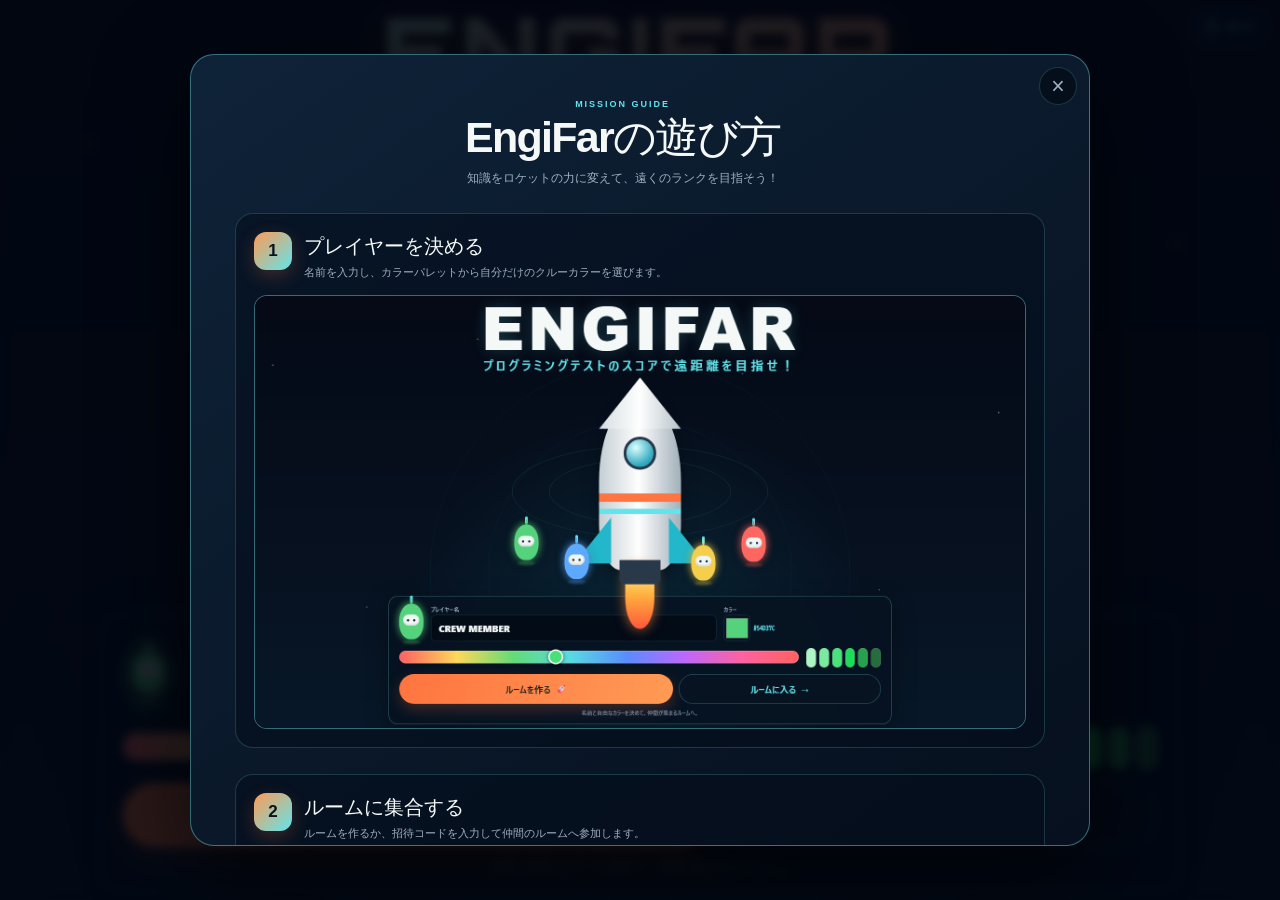
==== commit de23f5f2: "ほぼ完ぺき" ====
--- a/public/card.html
+++ b/public/card.html
@@ -5,8 +5,8 @@
   <meta name="viewport" content="width=device-width, initial-scale=1, viewport-fit=cover">
   <meta name="theme-color" content="#07111f">
   <title>EngiFar | 自己紹介カード</title>
-  <link rel="stylesheet" href="./styles.css?v=20260825-quiz-layout">
-  <script src="./index.js?v=20260825-quiz-layout" defer></script>
+  <link rel="stylesheet" href="./style.css?v=20260824-rank">
+  <script src="./script.js?v=20260824-rank" defer></script>
 </head>
 <body>
   <div class="app-shell" id="app" data-page="card">
@@ -24,7 +24,7 @@
       <section class="card-preview-wrap" aria-labelledby="card-title">
         <div class="card-preview-head">
           <div><p class="eyebrow">YOUR MISSION MEMORY</p><h1 id="card-title">自己紹介カード完成！</h1></div>
-          <span class="crew-avatar crew-avatar--medium" id="card-player-avatar" style="--crew-color:#54d37c" aria-hidden="true"><i></i></span>
+          <span class="crew-avatar crew-avatar--medium" id="card-player-avatar" style="--crew-color:#54d37c" aria-hidden="true"><svg class="crew-avatar-svg" viewBox="0 0 100 130" role="img" aria-hidden="true" focusable="false"><ellipse cx="50" cy="118" rx="24" ry="7" fill="var(--crew-color, #54d37c)" opacity="0.3"></ellipse><line x1="50" y1="10" x2="50" y2="24" stroke="var(--crew-color, #54d37c)" stroke-width="4" stroke-linecap="round"></line><circle cx="50" cy="8" r="6" fill="#62e4ec"></circle><rect x="20" y="22" width="60" height="76" rx="30" fill="var(--crew-color, #54d37c)" stroke="rgba(255,255,255,.18)" stroke-width="2"></rect><rect x="32" y="42" width="36" height="26" rx="12" fill="#f0f7f5"></rect><circle cx="43" cy="55" r="4" fill="#122232"></circle><circle cx="57" cy="55" r="4" fill="#122232"></circle></svg></span>
         </div>
         <div class="canvas-frame"><canvas id="profile-card" width="1200" height="760">EngiFar自己紹介カード</canvas></div>
       </section>
--- a/public/style.css
+++ b/public/style.css
@@ -0,0 +1,3102 @@
+@import url('https://fonts.googleapis.com/css2?family=Orbitron:wght@700;800;900&display=swap');
+
+:root {
+  color-scheme: dark;
+  --night: #050a16;
+  --night-2: #071426;
+  --panel: rgba(12, 25, 43, 0.9);
+  --panel-solid: #0c192b;
+  --panel-soft: rgba(17, 38, 59, 0.78);
+  --line: rgba(116, 220, 229, 0.2);
+  --line-strong: rgba(116, 220, 229, 0.44);
+  --cyan: #62e4ec;
+  --cyan-deep: #22b7ca;
+  --orange: #ff7541;
+  --orange-bright: #ff9b55;
+  --lime: #c9f765;
+  --text: #f4f8f7;
+  --muted: #9eb0bf;
+  --quiet: #718496;
+  --safe-top: max(10px, env(safe-area-inset-top));
+  --safe-right: max(12px, env(safe-area-inset-right));
+  --safe-bottom: max(10px, env(safe-area-inset-bottom));
+  --safe-left: max(12px, env(safe-area-inset-left));
+  font-family: "Segoe UI", "Yu Gothic UI", "Meiryo", sans-serif;
+  font-synthesis: none;
+}
+
+* {
+  box-sizing: border-box;
+}
+
+html,
+body {
+  width: 100%;
+  height: 100%;
+  margin: 0;
+  overflow: hidden;
+  background: var(--night);
+}
+
+body {
+  color: var(--text);
+  -webkit-font-smoothing: antialiased;
+  text-rendering: optimizeLegibility;
+}
+
+button,
+input,
+a {
+  font: inherit;
+}
+
+button,
+a {
+  -webkit-tap-highlight-color: transparent;
+}
+
+button {
+  border: 0;
+}
+
+button:disabled,
+button[aria-disabled="true"] {
+  cursor: not-allowed;
+  opacity: .42;
+  filter: saturate(.55);
+}
+
+a {
+  color: inherit;
+  text-decoration: none;
+}
+
+[hidden] {
+  display: none !important;
+}
+
+.sr-only {
+  position: absolute;
+  width: 1px;
+  height: 1px;
+  padding: 0;
+  margin: -1px;
+  overflow: hidden;
+  clip: rect(0, 0, 0, 0);
+  white-space: nowrap;
+  border: 0;
+}
+
+.app-shell {
+  position: relative;
+  isolation: isolate;
+  display: grid;
+  grid-template-rows: 56px minmax(0, 1fr);
+  width: 100%;
+  height: 100dvh;
+  min-height: 100dvh;
+  overflow: hidden;
+  padding: var(--safe-top) var(--safe-right) var(--safe-bottom) var(--safe-left);
+  background:
+    radial-gradient(circle at 50% 78%, rgba(26, 155, 173, 0.15), transparent 42%),
+    linear-gradient(180deg, #050a16 0%, #071120 58%, #081828 100%);
+}
+
+.space-background {
+  position: absolute;
+  z-index: -2;
+  inset: 0;
+  overflow: hidden;
+  pointer-events: none;
+  background-image:
+    radial-gradient(circle at 7% 16%, rgba(255,255,255,.8) 0 1px, transparent 1.8px),
+    radial-gradient(circle at 18% 72%, rgba(98,228,236,.75) 0 1px, transparent 2px),
+    radial-gradient(circle at 31% 10%, rgba(255,255,255,.65) 0 1px, transparent 1.8px),
+    radial-gradient(circle at 43% 83%, rgba(255,255,255,.55) 0 1.2px, transparent 2px),
+    radial-gradient(circle at 62% 18%, rgba(98,228,236,.7) 0 1px, transparent 2px),
+    radial-gradient(circle at 78% 68%, rgba(255,255,255,.65) 0 1px, transparent 1.8px),
+    radial-gradient(circle at 92% 27%, rgba(255,255,255,.75) 0 1.2px, transparent 2px);
+  animation: stars-twinkle 3.2s ease-in-out infinite alternate;
+}
+
+.space-background::before,
+.space-background::after {
+  position: absolute;
+  content: "";
+  border: 1px solid rgba(65, 211, 224, 0.13);
+  border-radius: 50%;
+  left: 50%;
+  top: 64%;
+  transform: translate(-50%, -50%);
+}
+
+.space-background::before {
+  width: min(74vw, 900px);
+  aspect-ratio: 1;
+}
+
+.space-background::after {
+  width: min(54vw, 650px);
+  aspect-ratio: 1;
+}
+
+.space-background--bright {
+  background-color: rgba(39, 91, 133, 0.08);
+}
+
+@keyframes stars-twinkle {
+  50% { opacity: .62; }
+}
+
+.topbar {
+  z-index: 20;
+  align-self: stretch;
+  display: flex;
+  align-items: center;
+  justify-content: space-between;
+  gap: 16px;
+  width: min(100%, 1180px);
+  margin-inline: auto;
+  min-width: 0;
+}
+
+.brand {
+  display: inline-flex;
+  align-items: center;
+  gap: 10px;
+  min-width: 0;
+}
+
+.brand-mark {
+  display: grid;
+  place-items: center;
+  width: 34px;
+  height: 34px;
+  flex: 0 0 auto;
+  border: 1px solid rgba(98, 228, 236, .46);
+  border-radius: 10px;
+  color: #08121f;
+  background: linear-gradient(135deg, var(--cyan), var(--orange-bright));
+  box-shadow: 0 0 22px rgba(98, 228, 236, .16);
+  font-family: "Arial Black", "Segoe UI", sans-serif;
+  font-size: 18px;
+  font-weight: 900;
+}
+
+.brand > span:last-child {
+  display: grid;
+  min-width: 0;
+}
+
+.brand strong {
+  font-family: "Arial Black", "Segoe UI", sans-serif;
+  font-size: 20px;
+  line-height: 1;
+  letter-spacing: .03em;
+}
+
+.brand small {
+  margin-top: 4px;
+  color: var(--quiet);
+  font-size: 8px;
+  font-weight: 800;
+  letter-spacing: .18em;
+}
+
+.route-chip {
+  display: inline-flex;
+  align-items: center;
+  gap: 8px;
+  height: 32px;
+  padding: 0 12px;
+  white-space: nowrap;
+  border: 1px solid var(--line);
+  border-radius: 999px;
+  color: var(--muted);
+  background: rgba(7, 16, 29, .72);
+  font-size: 10px;
+  font-weight: 800;
+  letter-spacing: .12em;
+}
+
+.route-chip span {
+  color: var(--cyan);
+}
+
+.route-chip--complete {
+  border-color: rgba(201, 247, 101, .32);
+}
+
+.route-chip--complete span {
+  color: var(--lime);
+}
+
+.eyebrow {
+  margin: 0;
+  color: var(--cyan);
+  font-size: 10px;
+  font-weight: 900;
+  letter-spacing: .18em;
+  text-transform: uppercase;
+}
+
+.primary-button,
+.secondary-button {
+  display: inline-flex;
+  align-items: center;
+  justify-content: center;
+  gap: 10px;
+  min-height: 52px;
+  padding: 0 20px;
+  border-radius: 999px;
+  cursor: pointer;
+  font-weight: 900;
+  transition: transform .16s ease, filter .16s ease, border-color .16s ease, background .16s ease;
+}
+
+.primary-button {
+  color: #111b1c;
+  background: linear-gradient(105deg, var(--orange), var(--orange-bright));
+  box-shadow: 0 12px 32px rgba(255, 117, 65, .24);
+}
+
+.primary-button b {
+  font-size: 18px;
+}
+
+.primary-button:hover,
+.secondary-button:hover {
+  transform: translateY(-2px);
+  filter: brightness(1.06);
+}
+
+.primary-button:active,
+.secondary-button:active {
+  transform: translateY(0);
+}
+
+.primary-button:disabled {
+  cursor: default;
+  color: var(--muted);
+  background: rgba(92, 111, 128, .22);
+  box-shadow: none;
+  transform: none;
+  filter: none;
+}
+
+.secondary-button {
+  min-height: 46px;
+  border: 1px solid var(--line-strong);
+  color: var(--cyan);
+  background: rgba(8, 20, 35, .78);
+}
+
+:focus-visible {
+  outline: 3px solid var(--lime);
+  outline-offset: 3px;
+}
+
+/* Crew character */
+.crew-avatar {
+  --crew-size: 52px;
+  position: relative;
+  display: inline-block;
+  width: calc(var(--crew-size) * .68);
+  height: var(--crew-size);
+  flex: 0 0 auto;
+  filter: drop-shadow(0 8px 14px rgba(0, 0, 0, .28)) drop-shadow(0 0 10px var(--crew-color, #54d37c));
+  animation: crew-bob 3.4s ease-in-out infinite;
+}
+
+.crew-avatar-svg {
+  display: block;
+  width: 100%;
+  height: 100%;
+  overflow: visible;
+}
+
+.crew-avatar--tiny { --crew-size: 28px; }
+.crew-avatar--small { --crew-size: 40px; }
+.crew-avatar--medium { --crew-size: 54px; }
+.crew-avatar--large { --crew-size: 72px; }
+
+@keyframes crew-bob {
+  0%, 100% { translate: 0 0; }
+  50% { translate: 0 -5px; }
+}
+
+/* Home */
+.home-layout {
+  z-index: 1;
+  align-self: stretch;
+  display: grid;
+  grid-template-columns: minmax(0, 1fr) minmax(340px, 420px);
+  align-items: center;
+  gap: clamp(28px, 6vw, 86px);
+  width: min(100%, 1080px);
+  min-height: 0;
+  margin-inline: auto;
+  padding: 12px clamp(10px, 2vw, 24px) 18px;
+}
+
+.home-intro {
+  min-width: 0;
+}
+
+.home-intro h1 {
+  margin: 8px 0 10px;
+  font-family: "Arial Black", "Yu Gothic UI", sans-serif;
+  font-size: clamp(44px, 6.4vw, 78px);
+  line-height: 1.03;
+  letter-spacing: -.04em;
+}
+
+.home-intro h1 em {
+  color: transparent;
+  background: linear-gradient(90deg, var(--cyan), #c9d6bd 47%, var(--orange-bright));
+  -webkit-background-clip: text;
+  background-clip: text;
+  font-style: normal;
+}
+
+.home-lead {
+  max-width: 510px;
+  margin: 0;
+  color: var(--muted);
+  font-size: clamp(14px, 1.5vw, 17px);
+  font-weight: 700;
+  line-height: 1.8;
+}
+
+.crew-constellation {
+  position: relative;
+  width: min(100%, 480px);
+  height: clamp(126px, 19vh, 170px);
+  margin-top: 14px;
+}
+
+.crew-constellation .orbit {
+  position: absolute;
+  left: 5%;
+  right: 3%;
+  top: 24%;
+  height: 70%;
+  border: 1px solid rgba(98, 228, 236, .2);
+  border-radius: 50%;
+  transform: rotate(-5deg);
+}
+
+.crew-constellation .orbit--two {
+  left: 18%;
+  right: 18%;
+  top: 38%;
+  height: 45%;
+  border-color: rgba(255, 117, 65, .18);
+  transform: rotate(8deg);
+}
+
+.crew-constellation .crew-avatar {
+  position: absolute;
+}
+
+.crew-pos--one { left: 6%; top: 46%; animation-delay: -.4s; }
+.crew-pos--two { left: 24%; top: 22%; animation-delay: -1.2s; }
+.crew-pos--three { left: 48%; top: 53%; animation-delay: -2s; }
+.crew-pos--four { left: 66%; top: 18%; animation-delay: -.8s; }
+.crew-pos--five { left: 88%; top: 47%; animation-delay: -1.7s; }
+
+.crew-constellation > strong {
+  position: absolute;
+  left: 50%;
+  bottom: 0;
+  padding: 5px 10px;
+  border: 1px solid var(--line);
+  border-radius: 999px;
+  color: var(--quiet);
+  background: rgba(6, 13, 25, .75);
+  font-size: 8px;
+  letter-spacing: .16em;
+  transform: translateX(-50%);
+}
+
+.mission-facts {
+  display: grid;
+  grid-template-columns: repeat(3, 1fr);
+  gap: 8px;
+  max-width: 520px;
+  margin: 10px 0 0;
+  padding: 0;
+  list-style: none;
+}
+
+.mission-facts li {
+  display: flex;
+  align-items: center;
+  gap: 8px;
+  min-width: 0;
+  padding: 10px 12px;
+  border: 1px solid var(--line);
+  border-radius: 13px;
+  background: rgba(9, 22, 38, .58);
+}
+
+.mission-facts b {
+  color: var(--cyan);
+  font-size: 24px;
+  line-height: 1;
+}
+
+.mission-facts b span {
+  font-size: 11px;
+}
+
+.mission-facts li > span {
+  color: var(--muted);
+  font-size: 10px;
+  font-weight: 800;
+}
+
+.setup-card {
+  display: grid;
+  gap: 15px;
+  width: 100%;
+  min-width: 0;
+  padding: clamp(18px, 3vh, 28px);
+  border: 1px solid var(--line-strong);
+  border-radius: 26px;
+  background:
+    linear-gradient(145deg, rgba(20, 43, 65, .94), rgba(8, 19, 34, .96));
+  box-shadow: 0 26px 70px rgba(0, 0, 0, .38), inset 0 1px rgba(255,255,255,.04);
+  animation: panel-enter .55s ease both;
+}
+
+@keyframes panel-enter {
+  from { opacity: 0; transform: translateY(10px); }
+}
+
+.setup-heading {
+  display: flex;
+  align-items: center;
+  gap: 16px;
+}
+
+.setup-heading h2 {
+  margin: 5px 0 0;
+  font-size: clamp(19px, 2.2vw, 25px);
+}
+
+.player-avatar-wrap {
+  position: relative;
+  display: grid;
+  place-items: center;
+  width: 84px;
+  height: 84px;
+  flex: 0 0 auto;
+  border: 1px solid var(--line);
+  border-radius: 22px;
+  background: radial-gradient(circle, rgba(98,228,236,.12), transparent 70%);
+}
+
+.ready-dot {
+  position: absolute;
+  right: 6px;
+  bottom: 6px;
+  width: 13px;
+  height: 13px;
+  border: 3px solid var(--panel-solid);
+  border-radius: 50%;
+  background: var(--lime);
+  box-shadow: 0 0 10px rgba(201,247,101,.5);
+}
+
+.field-group {
+  display: grid;
+  gap: 7px;
+}
+
+.field-group > span,
+.color-section-head > span {
+  color: var(--muted);
+  font-size: 11px;
+  font-weight: 900;
+  letter-spacing: .06em;
+}
+
+.field-group input {
+  width: 100%;
+  height: 48px;
+  padding: 0 15px;
+  border: 1px solid rgba(157, 179, 197, .26);
+  border-radius: 13px;
+  outline: 0;
+  color: var(--text);
+  background: rgba(4, 12, 24, .72);
+  font-weight: 800;
+}
+
+.field-group input:focus {
+  border-color: var(--cyan);
+  box-shadow: 0 0 0 3px rgba(98, 228, 236, .12);
+}
+
+.color-section {
+  display: grid;
+  gap: 9px;
+  min-width: 0;
+}
+
+.color-section-head {
+  display: flex;
+  align-items: center;
+  justify-content: space-between;
+  gap: 12px;
+}
+
+.native-color {
+  display: inline-flex;
+  align-items: center;
+  gap: 8px;
+  cursor: pointer;
+}
+
+.native-color input {
+  width: 36px;
+  height: 28px;
+  padding: 2px;
+  border: 1px solid var(--line-strong);
+  border-radius: 9px;
+  background: transparent;
+  cursor: pointer;
+}
+
+.native-color output {
+  min-width: 62px;
+  color: var(--cyan);
+  font: 800 11px ui-monospace, "Cascadia Code", monospace;
+}
+
+.hue-control {
+  display: block;
+  min-width: 0;
+}
+
+.hue-control input {
+  width: 100%;
+  height: 18px;
+  margin: 0;
+  appearance: none;
+  border: 2px solid rgba(255,255,255,.16);
+  border-radius: 999px;
+  outline: 0;
+  background: linear-gradient(90deg, #ff6262, #ffd95a, #63dc77, #58dbe4, #598dff, #be68ff, #ff62a2, #ff6262);
+  cursor: pointer;
+}
+
+.hue-control input::-webkit-slider-thumb {
+  width: 23px;
+  height: 23px;
+  appearance: none;
+  border: 3px solid #fff;
+  border-radius: 50%;
+  background: hsl(var(--selected-hue, 145) 72% 58%);
+  box-shadow: 0 1px 8px rgba(0,0,0,.55);
+}
+
+.hue-control input::-moz-range-thumb {
+  width: 18px;
+  height: 18px;
+  border: 3px solid #fff;
+  border-radius: 50%;
+  background: hsl(var(--selected-hue, 145) 72% 58%);
+}
+
+.tone-palette {
+  display: grid;
+  grid-template-columns: repeat(6, 1fr);
+  gap: 7px;
+}
+
+.tone-button {
+  position: relative;
+  min-width: 0;
+  height: 31px;
+  border: 1px solid rgba(255,255,255,.22);
+  border-radius: 10px;
+  background: var(--tone);
+  cursor: pointer;
+}
+
+.tone-button[aria-pressed="true"] {
+  outline: 2px solid #fff;
+  outline-offset: 2px;
+}
+
+.setup-note {
+  margin: -2px 0 0;
+  color: var(--quiet);
+  font-size: 11px;
+  font-weight: 700;
+}
+
+.setup-note span {
+  color: var(--lime);
+}
+
+.setup-card .primary-button {
+  width: 100%;
+}
+
+/* Quiz */
+.player-chip {
+  display: inline-flex;
+  align-items: center;
+  gap: 9px;
+  min-width: 0;
+  max-width: 44vw;
+  padding: 5px 11px;
+  border: 1px solid var(--line);
+  border-radius: 999px;
+  background: rgba(7, 16, 29, .72);
+}
+
+.player-chip strong {
+  overflow: hidden;
+  color: var(--muted);
+  font-size: 11px;
+  text-overflow: ellipsis;
+  white-space: nowrap;
+}
+
+.quiz-layout {
+  z-index: 1;
+  display: grid;
+  place-items: center;
+  width: 100%;
+  min-width: 0;
+  min-height: 0;
+  padding: 10px clamp(4px, 2vw, 20px) 14px;
+}
+
+.quiz-card {
+  display: grid;
+  grid-template-rows: auto 5px minmax(112px, 1fr) auto auto;
+  gap: clamp(8px, 1.5vh, 14px);
+  width: min(100%, 980px);
+  min-width: 0;
+  height: min(100%, 650px);
+  min-height: 0;
+  padding: clamp(13px, 2.5vh, 23px);
+  border: 1px solid var(--line-strong);
+  border-radius: 24px;
+  background: linear-gradient(145deg, rgba(16, 34, 54, .96), rgba(7, 17, 31, .97));
+  box-shadow: 0 24px 70px rgba(0, 0, 0, .4);
+}
+
+.quiz-head {
+  display: flex;
+  align-items: center;
+  justify-content: space-between;
+  gap: 12px;
+  min-width: 0;
+}
+
+.question-count {
+  display: flex;
+  align-items: baseline;
+  gap: 6px;
+  margin-top: 2px;
+}
+
+.question-count strong {
+  font-family: "Arial Black", "Segoe UI", sans-serif;
+  font-size: clamp(26px, 4vh, 40px);
+  line-height: 1;
+}
+
+.question-count span {
+  color: var(--quiet);
+  font-size: 12px;
+  font-weight: 800;
+}
+
+.quiz-head-side {
+  display: flex;
+  align-items: center;
+  gap: 7px;
+}
+
+.category-chip,
+.difficulty-chip {
+  display: inline-flex;
+  align-items: center;
+  height: 27px;
+  padding: 0 10px;
+  border-radius: 999px;
+  font-size: 9px;
+  font-weight: 900;
+  letter-spacing: .06em;
+}
+
+.category-chip {
+  border: 1px solid rgba(98, 228, 236, .3);
+  color: var(--cyan);
+  background: rgba(98, 228, 236, .08);
+}
+
+.difficulty-chip {
+  color: #1c2111;
+  background: var(--lime);
+}
+
+.progress-track {
+  overflow: hidden;
+  height: 5px;
+  border-radius: 99px;
+  background: rgba(129, 154, 174, .17);
+}
+
+.progress-track i {
+  display: block;
+  width: 4.2%;
+  height: 100%;
+  border-radius: inherit;
+  background: linear-gradient(90deg, var(--cyan), var(--lime));
+  box-shadow: 0 0 12px rgba(98,228,236,.4);
+  transition: width .3s ease;
+}
+
+.question-zone {
+  display: grid;
+  grid-template-columns: 94px minmax(0, 1fr);
+  align-items: center;
+  gap: clamp(12px, 2.5vw, 26px);
+  min-height: 0;
+  min-width: 0;
+  padding: clamp(9px, 1.8vh, 16px);
+  border: 1px solid rgba(120, 161, 187, .17);
+  border-radius: 18px;
+  background: rgba(4, 13, 25, .55);
+}
+
+.timer-dial {
+  --timer-color: var(--orange);
+  position: relative;
+  display: grid;
+  place-content: center;
+  width: 82px;
+  height: 82px;
+  border-radius: 50%;
+  text-align: center;
+  background:
+    radial-gradient(circle at center, #0b1a2d 0 57%, transparent 59%),
+    conic-gradient(var(--timer-color) calc(var(--timer-progress) * 1turn), rgba(120, 145, 163, .15) 0);
+  box-shadow: inset 0 0 0 1px rgba(255,255,255,.06), 0 0 22px rgba(255,117,65,.12);
+}
+
+.timer-dial span,
+.timer-dial small {
+  color: var(--muted);
+  font-size: 8px;
+  font-weight: 900;
+}
+
+.timer-dial strong {
+  font-family: "Arial Black", "Segoe UI", sans-serif;
+  font-size: 27px;
+  line-height: .95;
+}
+
+.quiz-card[data-mode="review"] .timer-dial {
+  --timer-color: var(--cyan);
+}
+
+.question-copy {
+  min-width: 0;
+}
+
+.question-instruction {
+  margin: 0 0 clamp(7px, 1.4vh, 13px);
+  color: var(--text);
+  font-size: clamp(12px, 1.45vw, 15px);
+  font-weight: 800;
+  line-height: 1.55;
+}
+
+.question-copy pre {
+  overflow: hidden;
+  margin: 0;
+  color: var(--lime);
+  font: 800 clamp(13px, 1.7vw, 18px)/1.5 ui-monospace, "Cascadia Code", "Yu Gothic UI", monospace;
+  white-space: pre-wrap;
+  overflow-wrap: anywhere;
+}
+
+.answer-grid {
+  display: grid;
+  grid-template-columns: repeat(2, minmax(0, 1fr));
+  gap: 9px;
+  min-width: 0;
+}
+
+.answer-button {
+  position: relative;
+  display: grid;
+  grid-template-columns: 28px minmax(0, 1fr);
+  align-items: center;
+  gap: 10px;
+  min-height: clamp(48px, 7.6vh, 66px);
+  padding: 8px 12px;
+  border: 1px solid rgba(134, 162, 184, .22);
+  border-radius: 14px;
+  color: var(--text);
+  background: rgba(15, 31, 49, .82);
+  cursor: pointer;
+  text-align: left;
+  font-size: clamp(11px, 1.3vw, 14px);
+  font-weight: 800;
+  overflow-wrap: anywhere;
+  transition: border-color .15s ease, background .15s ease, transform .15s ease;
+}
+
+.answer-button:hover:not(:disabled) {
+  border-color: var(--cyan);
+  transform: translateY(-1px);
+}
+
+.answer-button > span:first-child {
+  display: grid;
+  place-items: center;
+  width: 27px;
+  height: 27px;
+  border: 1px solid rgba(158, 180, 198, .32);
+  border-radius: 8px;
+  color: var(--muted);
+  font-size: 10px;
+}
+
+.answer-button.is-selected {
+  border-color: var(--orange);
+  background: rgba(255, 117, 65, .13);
+}
+
+.answer-button.is-selected > span:first-child {
+  border-color: var(--orange);
+  color: #141b1b;
+  background: var(--orange);
+}
+
+.answer-button.is-answer {
+  border-color: var(--lime);
+  background: rgba(201, 247, 101, .13);
+}
+
+.answer-button.is-answer > span:first-child {
+  border-color: var(--lime);
+  color: #17200f;
+  background: var(--lime);
+}
+
+.answer-button:disabled {
+  cursor: default;
+}
+
+.answer-button.is-muted {
+  opacity: .55;
+}
+
+.feedback-bar {
+  display: grid;
+  grid-template-columns: 34px minmax(0, 1fr) auto;
+  align-items: center;
+  gap: 10px;
+  min-height: 62px;
+  padding: 9px 12px;
+  border: 1px solid rgba(98, 228, 236, .16);
+  border-radius: 14px;
+  background: rgba(5, 16, 29, .72);
+}
+
+.feedback-icon {
+  display: grid;
+  place-items: center;
+  width: 32px;
+  height: 32px;
+  border-radius: 50%;
+  color: var(--lime);
+  background: rgba(201, 247, 101, .09);
+}
+
+.feedback-bar strong {
+  display: block;
+  font-size: clamp(10px, 1.25vw, 13px);
+}
+
+.feedback-bar p {
+  margin: 3px 0 0;
+  color: var(--muted);
+  font-size: clamp(9px, 1.05vw, 11px);
+  line-height: 1.35;
+}
+
+.correct-confetti {
+  position: fixed;
+  z-index: 100;
+  inset: 0;
+  overflow: hidden;
+  pointer-events: none;
+}
+
+.confetti-piece {
+  position: absolute;
+  bottom: -12px;
+  width: 8px;
+  height: 15px;
+  border-radius: 2px;
+  background: var(--confetti-color, #ffd83d);
+  box-shadow: 0 0 7px rgba(255, 213, 45, .42);
+  opacity: 0;
+  animation: correct-confetti-burst 1.55s cubic-bezier(.2,.7,.28,1) var(--confetti-delay, 0s) both;
+}
+
+.confetti-piece--left { left: 8px; }
+.confetti-piece--right { right: 8px; }
+
+.confetti-piece:nth-child(3n) { width: 6px; height: 11px; }
+.confetti-piece:nth-child(4n) { border-radius: 50%; }
+
+@keyframes correct-confetti-burst {
+  0% { opacity: 0; transform: translate(0, 20px) rotate(0deg) scale(.7); }
+  10% { opacity: 1; }
+  52% { opacity: 1; transform: translate(var(--confetti-apex-x), var(--confetti-apex-y)) rotate(var(--confetti-rotate)) scale(1); }
+  100% { opacity: 0; transform: translate(var(--confetti-x), var(--confetti-end-y)) rotate(calc(var(--confetti-rotate) + 180deg)) scale(.82); }
+}
+
+.review-count {
+  display: grid;
+  place-items: center;
+  width: 34px;
+  height: 34px;
+  border: 1px solid var(--line-strong);
+  border-radius: 50%;
+  color: var(--cyan);
+  font-family: "Arial Black", "Segoe UI", sans-serif;
+}
+
+/* Rocket */
+.rocket-shell {
+  display: block;
+  padding: 0;
+}
+
+.topbar--overlay {
+  position: absolute;
+  z-index: 30;
+  left: 50%;
+  top: var(--safe-top);
+  width: min(calc(100% - var(--safe-left) - var(--safe-right)), 1180px);
+  height: 48px;
+  transform: translateX(-50%);
+}
+
+.flight-scene {
+  position: relative;
+  width: 100%;
+  height: 100dvh;
+  overflow: hidden;
+  background: #112a42;
+}
+
+.sky-layer {
+  position: absolute;
+  inset: 0;
+  opacity: 0;
+  transition: opacity 1.2s ease;
+}
+
+.sky-layer--ground {
+  opacity: 1;
+  background:
+    linear-gradient(180deg, #0c1730 0%, #224f76 54%, #538e98 75%, #253b31 76%, #102218 100%);
+}
+
+.sky-layer--ground::after {
+  position: absolute;
+  content: "";
+  left: -10%;
+  right: -10%;
+  bottom: 16%;
+  height: 18%;
+  border-radius: 50% 50% 0 0;
+  background: linear-gradient(180deg, rgba(52,102,76,.7), #0f241b);
+}
+
+.sky-layer--upper {
+  background: linear-gradient(180deg, #091226 0%, #173c66 52%, #4f91b0 100%);
+}
+
+.sky-layer--space {
+  background:
+    radial-gradient(circle at 65% 20%, rgba(94, 88, 187, .22), transparent 35%),
+    linear-gradient(180deg, #030610, #071123 66%, #12324d);
+}
+
+[data-flight-state="countdown"] .sky-layer--upper,
+[data-flight-state="flying"] .sky-layer--upper,
+[data-flight-state="complete"] .sky-layer--upper {
+  opacity: 1;
+}
+
+[data-flight-state="flying"] .sky-layer--space,
+[data-flight-state="complete"] .sky-layer--space {
+  opacity: 1;
+}
+
+.flight-stars {
+  position: absolute;
+  inset: 0;
+  opacity: 0;
+  background-image:
+    radial-gradient(circle at 12% 18%, #fff 0 1px, transparent 1.8px),
+    radial-gradient(circle at 26% 41%, var(--cyan) 0 1px, transparent 2px),
+    radial-gradient(circle at 39% 12%, #fff 0 1px, transparent 1.8px),
+    radial-gradient(circle at 56% 34%, #fff 0 1.2px, transparent 2px),
+    radial-gradient(circle at 72% 16%, var(--cyan) 0 1px, transparent 2px),
+    radial-gradient(circle at 87% 43%, #fff 0 1px, transparent 1.8px),
+    radial-gradient(circle at 94% 8%, #fff 0 1px, transparent 1.8px);
+  transition: opacity 1s ease;
+}
+
+[data-flight-state="flying"] .flight-stars,
+[data-flight-state="complete"] .flight-stars {
+  opacity: .9;
+  animation: stars-twinkle 1.8s ease-in-out infinite alternate;
+}
+
+.speed-lines {
+  position: absolute;
+  inset: -30%;
+  opacity: 0;
+  background: repeating-linear-gradient(90deg, transparent 0 7%, rgba(255,255,255,.22) 7.1% 7.2%, transparent 7.3% 15%);
+  transform: perspective(380px) rotateX(64deg);
+}
+
+[data-flight-state="flying"] .speed-lines {
+  opacity: .18;
+  animation: speed-lines .42s linear infinite;
+}
+
+@keyframes speed-lines {
+  to { translate: 0 90px; }
+}
+
+.launch-status {
+  position: absolute;
+  z-index: 14;
+  left: max(var(--safe-left), calc(50% - 550px));
+  top: max(72px, calc(var(--safe-top) + 58px));
+  display: flex;
+  align-items: center;
+  gap: 10px;
+  max-width: min(70vw, 340px);
+  padding: 9px 13px;
+  border: 1px solid var(--line);
+  border-radius: 14px;
+  background: rgba(4, 12, 25, .68);
+  backdrop-filter: blur(10px);
+}
+
+.status-light {
+  width: 9px;
+  height: 9px;
+  flex: 0 0 auto;
+  border-radius: 50%;
+  background: var(--orange);
+  box-shadow: 0 0 12px var(--orange);
+  animation: status-pulse 1.2s ease-in-out infinite;
+}
+
+[data-flight-state="ready"] .status-light,
+[data-flight-state="complete"] .status-light {
+  background: var(--lime);
+  box-shadow: 0 0 12px var(--lime);
+}
+
+[data-flight-state="flying"] .status-light {
+  background: var(--cyan);
+  box-shadow: 0 0 12px var(--cyan);
+}
+
+@keyframes status-pulse {
+  50% { opacity: .4; }
+}
+
+.launch-status small,
+.launch-status strong {
+  display: block;
+}
+
+.launch-status small {
+  color: var(--cyan);
+  font-size: 8px;
+  font-weight: 900;
+  letter-spacing: .14em;
+}
+
+.launch-status strong {
+  margin-top: 3px;
+  font-size: clamp(11px, 1.5vw, 14px);
+}
+
+.flight-steps {
+  position: absolute;
+  z-index: 14;
+  right: max(var(--safe-right), calc(50% - 550px));
+  top: max(78px, calc(var(--safe-top) + 62px));
+  display: flex;
+  gap: 4px;
+  margin: 0;
+  padding: 0;
+  list-style: none;
+}
+
+.flight-steps li {
+  display: inline-flex;
+  align-items: center;
+  gap: 5px;
+  padding: 6px 8px;
+  border-radius: 99px;
+  color: rgba(224,235,238,.48);
+  font-size: 9px;
+  font-weight: 900;
+}
+
+.flight-steps li span {
+  display: grid;
+  place-items: center;
+  width: 18px;
+  height: 18px;
+  border: 1px solid currentColor;
+  border-radius: 50%;
+}
+
+.flight-steps li.is-current {
+  color: var(--text);
+  background: rgba(98,228,236,.13);
+}
+
+.flight-steps li.is-done {
+  color: var(--lime);
+}
+
+.rocket-wrap {
+  position: absolute;
+  z-index: 8;
+  left: 50%;
+  bottom: clamp(98px, 13vh, 140px);
+  width: clamp(105px, 14vw, 152px);
+  transform: translateX(-50%);
+  transform-origin: 50% 75%;
+}
+
+.rocket-svg {
+  position: relative;
+  z-index: 2;
+  display: block;
+  width: 100%;
+  height: auto;
+  filter: drop-shadow(0 18px 18px rgba(0,0,0,.32));
+}
+
+.rocket-glow {
+  position: absolute;
+  left: 50%;
+  bottom: 0;
+  width: 130%;
+  height: 35%;
+  border-radius: 50%;
+  background: radial-gradient(circle, rgba(255,149,70,.4), transparent 68%);
+  transform: translateX(-50%);
+  filter: blur(8px);
+}
+
+.rocket-flame {
+  opacity: 0;
+  transform-box: fill-box;
+  transform-origin: 50% 0;
+}
+
+.rocket-hatch {
+  opacity: 1;
+  transition: opacity .3s ease;
+}
+
+[data-flight-state="ready"] .rocket-hatch,
+[data-flight-state="countdown"] .rocket-hatch,
+[data-flight-state="flying"] .rocket-hatch,
+[data-flight-state="complete"] .rocket-hatch {
+  opacity: 0;
+}
+
+[data-flight-state="countdown"] .rocket-wrap {
+  animation: rocket-shake .12s linear infinite alternate;
+}
+
+[data-flight-state="countdown"] .rocket-flame,
+[data-flight-state="flying"] .rocket-flame {
+  opacity: 1;
+  animation: flame-flicker .25s ease-in-out infinite alternate;
+}
+
+@keyframes rocket-shake {
+  to { margin-left: 2px; rotate: .45deg; }
+}
+
+@keyframes flame-flicker {
+  to { transform: scaleY(1.25) scaleX(.9); }
+}
+
+.rocket-smoke {
+  position: absolute;
+  z-index: 1;
+  left: 50%;
+  top: 80%;
+  width: 100%;
+  height: 80px;
+  opacity: 0;
+  transform: translateX(-50%);
+}
+
+.rocket-smoke i {
+  position: absolute;
+  left: 50%;
+  top: 0;
+  width: 46px;
+  height: 46px;
+  border-radius: 50%;
+  background: rgba(227, 236, 235, .75);
+  filter: blur(2px);
+}
+
+.rocket-smoke i:nth-child(2) { margin-left: -34px; animation-delay: -.2s; }
+.rocket-smoke i:nth-child(3) { margin-left: 18px; animation-delay: -.4s; }
+.rocket-smoke i:nth-child(4) { margin-left: -10px; animation-delay: -.6s; }
+
+[data-flight-state="countdown"] .rocket-smoke,
+[data-flight-state="flying"] .rocket-smoke {
+  opacity: 1;
+}
+
+[data-flight-state="countdown"] .rocket-smoke i,
+[data-flight-state="flying"] .rocket-smoke i {
+  animation: smoke-puff .8s ease-out infinite;
+}
+
+@keyframes smoke-puff {
+  to { opacity: 0; transform: translate(-8px, 65px) scale(1.65); }
+}
+
+.boarding-lineup {
+  position: absolute;
+  z-index: 9;
+  left: 50%;
+  bottom: clamp(92px, 12vh, 124px);
+  width: 1px;
+  height: 1px;
+}
+
+.boarder {
+  --crew-size: 50px;
+  position: absolute;
+  left: 0;
+  bottom: 0;
+  animation: crew-board 1.35s cubic-bezier(.35,.08,.25,1) var(--delay) both;
+}
+
+.boarder b {
+  position: absolute;
+  left: 50%;
+  top: 112%;
+  padding: 2px 5px;
+  border-radius: 5px;
+  color: #0b1520;
+  background: var(--lime);
+  font-size: 7px;
+  transform: translateX(-50%);
+}
+
+@keyframes crew-board {
+  0% { opacity: 1; transform: translateX(var(--start-x)) scale(1); }
+  42% { opacity: 1; transform: translateX(0) translateY(-4px) scale(1); }
+  65% { opacity: 1; transform: translateX(0) translateY(-18px) scale(.82); }
+  100% { opacity: 0; transform: translateX(0) translateY(-112px) scale(.18); }
+}
+
+.launch-pad {
+  position: absolute;
+  z-index: 6;
+  left: 50%;
+  bottom: clamp(66px, 9vh, 94px);
+  width: clamp(220px, 35vw, 440px);
+  height: 42px;
+  transform: translateX(-50%);
+}
+
+.launch-pad i {
+  position: absolute;
+  inset: 0;
+  border: 1px solid rgba(98,228,236,.32);
+  border-radius: 50%;
+  background: radial-gradient(ellipse, rgba(98,228,236,.22), rgba(4,11,20,.86) 65%);
+  box-shadow: 0 0 30px rgba(98,228,236,.14);
+}
+
+.launch-pad span {
+  position: absolute;
+  left: 50%;
+  top: -10px;
+  width: 2px;
+  height: 52px;
+  background: rgba(98,228,236,.2);
+}
+
+.countdown {
+  position: absolute;
+  z-index: 18;
+  left: 50%;
+  top: 40%;
+  color: var(--text);
+  font-family: "Arial Black", "Segoe UI", sans-serif;
+  font-size: clamp(72px, 15vw, 150px);
+  line-height: 1;
+  text-shadow: 0 0 35px rgba(98,228,236,.55);
+  transform: translate(-50%, -50%);
+}
+
+.countdown.is-visible {
+  animation: countdown-pop .75s ease both;
+}
+
+@keyframes countdown-pop {
+  from { opacity: 0; transform: translate(-50%, -50%) scale(.55); }
+  25% { opacity: 1; transform: translate(-50%, -50%) scale(1); }
+  to { opacity: 0; transform: translate(-50%, -50%) scale(1.35); }
+}
+
+.spark-event {
+  position: absolute;
+  z-index: 13;
+  left: 50%;
+  top: 34%;
+  display: grid;
+  place-items: center;
+  width: 1px;
+  height: 1px;
+  opacity: 0;
+}
+
+.spark-event.is-visible {
+  opacity: 1;
+}
+
+.spark-ring {
+  position: absolute;
+  width: 140px;
+  height: 140px;
+  border: 3px solid var(--cyan);
+  border-radius: 50%;
+  animation: spark-ring 1.2s ease-out both;
+}
+
+.spark-core {
+  color: var(--lime);
+  font-size: 80px;
+  text-shadow: 0 0 40px var(--cyan);
+  animation: spark-core .8s ease-out both;
+}
+
+@keyframes spark-ring {
+  from { opacity: 1; transform: scale(.1); }
+  to { opacity: 0; transform: scale(3); }
+}
+
+@keyframes spark-core {
+  from { opacity: 0; transform: scale(.1) rotate(-40deg); }
+  45% { opacity: 1; }
+  to { opacity: .85; transform: scale(1) rotate(0); }
+}
+
+.flight-action {
+  position: absolute;
+  z-index: 20;
+  left: 50%;
+  bottom: var(--safe-bottom);
+  width: min(calc(100% - 28px), 370px);
+  transform: translateX(-50%);
+}
+
+.launch-button {
+  width: 100%;
+}
+
+/* Result */
+.result-layout {
+  z-index: 1;
+  display: grid;
+  grid-template-columns: minmax(300px, .9fr) minmax(400px, 1.1fr);
+  align-items: center;
+  gap: clamp(28px, 6vw, 82px);
+  width: min(100%, 1080px);
+  min-height: 0;
+  min-width: 0;
+  margin-inline: auto;
+  padding: 12px clamp(10px, 2vw, 24px) 18px;
+}
+
+.result-visual {
+  position: relative;
+  justify-self: stretch;
+  height: min(58vh, 520px);
+  min-height: 310px;
+}
+
+.result-orbit {
+  position: absolute;
+  left: 50%;
+  top: 46%;
+  width: min(34vw, 390px);
+  aspect-ratio: 1;
+  border: 1px solid rgba(98,228,236,.22);
+  border-radius: 50%;
+  transform: translate(-50%, -50%) rotate(-12deg);
+  animation: result-orbit-spin 18s linear infinite;
+}
+
+.result-orbit::before,
+.result-orbit::after {
+  position: absolute;
+  content: "";
+  border: 1px dashed rgba(201,247,101,.2);
+  border-radius: 50%;
+  inset: 12%;
+}
+
+.result-orbit::after {
+  inset: 28%;
+  border-style: solid;
+  border-color: rgba(255,117,65,.2);
+}
+
+.result-orbit i {
+  position: absolute;
+  width: 8px;
+  height: 8px;
+  border-radius: 50%;
+  background: var(--cyan);
+  box-shadow: 0 0 14px var(--cyan);
+}
+
+.result-orbit i:nth-child(1) { left: 12%; top: 18%; }
+.result-orbit i:nth-child(2) { right: 3%; top: 46%; background: var(--orange); box-shadow: 0 0 14px var(--orange); }
+.result-orbit i:nth-child(3) { left: 30%; bottom: 0; background: var(--lime); box-shadow: 0 0 14px var(--lime); }
+
+@keyframes result-orbit-spin {
+  to { transform: translate(-50%, -50%) rotate(348deg); }
+}
+
+.result-planet {
+  position: absolute;
+  left: 50%;
+  top: 46%;
+  width: min(19vw, 218px);
+  aspect-ratio: 1;
+  overflow: hidden;
+  border: 2px solid rgba(98,228,236,.55);
+  border-radius: 50%;
+  background:
+    radial-gradient(circle at 35% 28%, rgba(255,255,255,.42) 0 2%, transparent 3%),
+    radial-gradient(circle at 68% 62%, rgba(201,247,101,.28) 0 13%, transparent 14%),
+    linear-gradient(145deg, #307e9a, #163d69 62%, #14294d);
+  box-shadow: inset -24px -20px 40px rgba(3,8,18,.45), 0 0 55px rgba(98,228,236,.22);
+  transform: translate(-50%, -50%);
+  animation: planet-breathe 3.8s ease-in-out infinite;
+}
+
+.result-planet span {
+  position: absolute;
+  left: -18%;
+  top: 44%;
+  width: 140%;
+  height: 22%;
+  border: 10px solid rgba(255, 185, 95, .42);
+  border-radius: 50%;
+  transform: rotate(-14deg);
+}
+
+@keyframes planet-breathe {
+  50% { scale: 1.035; }
+}
+
+.result-rocket {
+  position: absolute;
+  z-index: 3;
+  left: 71%;
+  top: 21%;
+  color: var(--orange-bright);
+  font-size: 32px;
+  text-shadow: 0 0 18px var(--orange);
+  transform: rotate(34deg);
+  animation: result-rocket-float 2.6s ease-in-out infinite;
+}
+
+@keyframes result-rocket-float {
+  50% { translate: 8px -9px; rotate: 4deg; }
+}
+
+.result-sparkles span {
+  position: absolute;
+  color: var(--lime);
+  animation: result-sparkle 1.8s ease-in-out infinite;
+}
+
+@keyframes result-sparkle {
+  50% { opacity: .25; transform: scale(.65) rotate(30deg); }
+}
+
+.result-avatar {
+  position: absolute;
+  z-index: 4;
+  left: 50%;
+  bottom: 2%;
+  display: flex;
+  align-items: center;
+  gap: 12px;
+  padding: 9px 14px;
+  border: 1px solid var(--line);
+  border-radius: 16px;
+  background: rgba(6, 15, 28, .78);
+  backdrop-filter: blur(8px);
+  transform: translateX(-50%);
+}
+
+.result-avatar strong {
+  max-width: 150px;
+  overflow: hidden;
+  font-size: 11px;
+  text-overflow: ellipsis;
+  white-space: nowrap;
+}
+
+[data-outcome="spark"] .result-planet {
+  border-color: rgba(255,184,88,.65);
+  background:
+    radial-gradient(circle at 36% 30%, rgba(255,255,255,.5) 0 2%, transparent 3%),
+    linear-gradient(145deg, #6c4b8f, #24375f 62%, #162742);
+  box-shadow: inset -24px -20px 40px rgba(3,8,18,.45), 0 0 58px rgba(255,140,82,.24);
+}
+
+[data-outcome="spark"] .result-rocket {
+  color: var(--lime);
+}
+
+.result-panel {
+  min-width: 0;
+  padding: clamp(16px, 3vh, 30px);
+  border: 1px solid var(--line-strong);
+  border-radius: 26px;
+  background: linear-gradient(145deg, rgba(17, 36, 57, .94), rgba(7, 17, 31, .96));
+  box-shadow: 0 24px 70px rgba(0,0,0,.38);
+  animation: panel-enter .55s ease both;
+}
+
+.result-panel h1 {
+  margin: 7px 0 8px;
+  font-family: "Arial Black", "Yu Gothic UI", sans-serif;
+  font-size: clamp(30px, 4.5vw, 54px);
+  line-height: 1.06;
+  letter-spacing: -.04em;
+}
+
+.result-message {
+  margin: 0;
+  color: var(--muted);
+  font-size: clamp(12px, 1.35vw, 15px);
+  font-weight: 700;
+  line-height: 1.6;
+}
+
+.result-metrics {
+  display: grid;
+  grid-template-columns: repeat(2, minmax(0, 1fr));
+  gap: 9px;
+  margin: clamp(13px, 2.5vh, 22px) 0 10px;
+}
+
+.result-metrics > div {
+  padding: 12px 14px;
+  border: 1px solid var(--line);
+  border-radius: 15px;
+  background: rgba(5, 15, 28, .65);
+}
+
+.result-metrics .metric-altitude {
+  grid-column: 1 / -1;
+  display: flex;
+  align-items: center;
+  justify-content: space-between;
+  border-color: rgba(201,247,101,.3);
+  background: linear-gradient(90deg, rgba(201,247,101,.08), rgba(5,15,28,.65));
+}
+
+.result-metrics dt {
+  color: var(--muted);
+  font-size: 11px;
+  font-weight: 900;
+}
+
+.result-metrics dt small {
+  display: block;
+  margin-top: 2px;
+  color: var(--quiet);
+  font-size: 8px;
+}
+
+.result-metrics dd {
+  margin: 5px 0 0;
+  color: var(--cyan);
+  font-family: "Arial Black", "Segoe UI", sans-serif;
+}
+
+.result-metrics dd b {
+  font-size: clamp(28px, 4vw, 43px);
+  line-height: 1;
+}
+
+.result-metrics dd span {
+  margin-left: 3px;
+  color: var(--muted);
+  font: 800 11px "Segoe UI", sans-serif;
+}
+
+.metric-altitude dd {
+  color: var(--lime);
+}
+
+.threshold-note {
+  margin: 0 0 14px;
+  color: var(--quiet);
+  font-size: 10px;
+  font-weight: 700;
+}
+
+.threshold-note span {
+  color: var(--lime);
+}
+
+.result-actions {
+  display: grid;
+  grid-template-columns: minmax(0, 1fr) auto;
+  gap: 9px;
+}
+
+.result-actions .primary-button {
+  min-width: 0;
+  padding-inline: 16px;
+}
+
+.button-crew {
+  position: relative;
+  width: 18px;
+  height: 25px;
+  flex: 0 0 auto;
+  border-radius: 50% 50% 44% 44%;
+  background: var(--crew-color, #54d37c);
+}
+
+.button-crew::after {
+  position: absolute;
+  content: "";
+  left: 20%;
+  right: 20%;
+  top: 32%;
+  height: 31%;
+  border-radius: 99px;
+  background: #f2f7f5;
+}
+
+/* Card */
+.card-layout {
+  z-index: 1;
+  display: grid;
+  grid-template-columns: minmax(0, 1.5fr) minmax(290px, .65fr);
+  align-items: center;
+  gap: clamp(20px, 4vw, 52px);
+  width: min(100%, 1120px);
+  min-height: 0;
+  min-width: 0;
+  margin-inline: auto;
+  padding: 12px clamp(8px, 2vw, 22px) 18px;
+}
+
+.card-preview-wrap {
+  min-width: 0;
+}
+
+.card-preview-head {
+  display: flex;
+  align-items: center;
+  justify-content: space-between;
+  gap: 12px;
+  margin-bottom: 12px;
+}
+
+.card-preview-head h1 {
+  margin: 4px 0 0;
+  font-size: clamp(22px, 3vw, 34px);
+}
+
+.canvas-frame {
+  overflow: hidden;
+  width: 100%;
+  padding: 8px;
+  border: 1px solid var(--line-strong);
+  border-radius: 22px;
+  background: rgba(11,24,41,.82);
+  box-shadow: 0 20px 60px rgba(0,0,0,.4);
+}
+
+#profile-card {
+  display: block;
+  width: 100%;
+  height: auto;
+  aspect-ratio: 1200 / 760;
+  border-radius: 15px;
+  background: #081425;
+}
+
+.card-controls {
+  display: grid;
+  gap: 13px;
+  min-width: 0;
+  padding: clamp(16px, 2.5vh, 24px);
+  border: 1px solid var(--line);
+  border-radius: 23px;
+  background: rgba(10,24,41,.86);
+}
+
+.card-player-summary small,
+.card-player-summary strong {
+  display: block;
+}
+
+.card-player-summary small {
+  color: var(--cyan);
+  font-size: 9px;
+  font-weight: 900;
+  letter-spacing: .16em;
+}
+
+.card-player-summary strong {
+  overflow: hidden;
+  margin-top: 5px;
+  font-size: clamp(21px, 2.5vw, 30px);
+  text-overflow: ellipsis;
+  white-space: nowrap;
+}
+
+.card-player-summary p {
+  margin: 7px 0 0;
+  color: var(--muted);
+  font-size: 11px;
+  font-weight: 700;
+  line-height: 1.55;
+}
+
+.card-role-summary { margin-top: 9px; padding: 8px 10px; border: 1px solid rgba(98,228,236,.22); border-radius: 11px; background: rgba(4,13,25,.55); }
+.card-role-summary span,
+.card-role-summary b { display: block; }
+.card-role-summary span { color: var(--quiet); font-size: 8px; font-weight: 900; letter-spacing: .1em; }
+.card-role-summary b { margin-top: 3px; color: var(--lime); font-size: 13px; }
+
+.card-mini-metrics {
+  display: grid;
+  grid-template-columns: repeat(3, minmax(0, 1fr));
+  gap: 6px;
+  margin: 0;
+}
+
+.card-mini-metrics > div {
+  min-width: 0;
+  padding: 9px 7px;
+  border: 1px solid var(--line);
+  border-radius: 12px;
+  background: rgba(4,13,25,.6);
+}
+
+.card-mini-metrics dt {
+  color: var(--quiet);
+  font-size: 7px;
+  font-weight: 900;
+  letter-spacing: .06em;
+}
+
+.card-mini-metrics dd {
+  overflow: hidden;
+  margin: 4px 0 0;
+  color: var(--cyan);
+  font-size: 10px;
+  font-weight: 800;
+  white-space: nowrap;
+}
+
+.card-mini-metrics dd b {
+  font-size: clamp(17px, 2vw, 24px);
+}
+
+.save-note {
+  margin: 0;
+  color: var(--muted);
+  font-size: 10px;
+  font-weight: 700;
+}
+
+.save-note span {
+  color: var(--lime);
+}
+
+.card-controls .primary-button,
+.card-controls .secondary-button {
+  width: 100%;
+}
+
+/* Responsive */
+@media (max-width: 760px) {
+  .app-shell {
+    grid-template-rows: 46px minmax(0, 1fr);
+    padding-inline: max(9px, env(safe-area-inset-left)) max(9px, env(safe-area-inset-right));
+  }
+
+  .brand-mark {
+    width: 30px;
+    height: 30px;
+    border-radius: 9px;
+    font-size: 16px;
+  }
+
+  .brand strong {
+    font-size: 17px;
+  }
+
+  .brand small {
+    font-size: 6.5px;
+  }
+
+  .route-chip {
+    height: 28px;
+    padding-inline: 9px;
+    font-size: 8px;
+  }
+
+  .home-layout {
+    grid-template-columns: 1fr;
+    align-content: center;
+    gap: 10px;
+    width: 100%;
+    min-width: 0;
+    padding: 6px 5px 10px;
+    overflow: hidden;
+  }
+
+  .home-intro {
+    width: 100%;
+    min-width: 0;
+    text-align: center;
+  }
+
+  .home-intro h1 {
+    margin: 3px 0 4px;
+    font-size: clamp(30px, 9.5vw, 44px);
+    line-height: 1;
+  }
+
+  .home-intro h1 br {
+    display: initial;
+  }
+
+  .home-lead {
+    max-width: 480px;
+    margin-inline: auto;
+    font-size: 11px;
+    line-height: 1.45;
+  }
+
+  .crew-constellation {
+    width: min(82%, 360px);
+    height: 62px;
+    margin: 8px auto 0;
+  }
+
+  .crew-constellation .orbit {
+    top: 14%;
+    height: 72%;
+  }
+
+  .crew-constellation .crew-avatar {
+    --crew-size: 31px;
+    top: 18%;
+  }
+
+  .crew-constellation .crew-pos--one { left: 6%; }
+  .crew-constellation .crew-pos--two { left: 25%; top: 4%; --crew-size: 38px; }
+  .crew-constellation .crew-pos--three { left: 48%; top: 22%; }
+  .crew-constellation .crew-pos--four { left: 69%; top: 4%; --crew-size: 38px; }
+  .crew-constellation .crew-pos--five { left: 91%; }
+  .crew-constellation > strong { bottom: -2px; font-size: 6px; padding: 3px 7px; }
+
+  .mission-facts {
+    display: none;
+  }
+
+  .setup-card {
+    justify-self: center;
+    gap: 10px;
+    width: min(calc(100vw - 32px), 480px);
+    max-width: calc(100vw - 32px);
+    padding: 14px;
+    border-radius: 20px;
+  }
+
+  .setup-heading {
+    gap: 11px;
+  }
+
+  .setup-heading h2 {
+    font-size: 18px;
+  }
+
+  .player-avatar-wrap {
+    width: 62px;
+    height: 62px;
+    border-radius: 17px;
+  }
+
+  .player-avatar-wrap .crew-avatar {
+    --crew-size: 51px;
+  }
+
+  .field-group input {
+    height: 42px;
+  }
+
+  .tone-button {
+    height: 27px;
+  }
+
+  .color-section,
+  .hue-control,
+  .hue-control input,
+  .tone-palette {
+    width: 100%;
+    min-width: 0;
+  }
+
+  .setup-note {
+    font-size: 9px;
+  }
+
+  .primary-button {
+    min-height: 47px;
+  }
+
+  .quiz-layout {
+    width: 100%;
+    max-width: 100%;
+    padding: 5px 0 8px;
+    overflow: hidden;
+  }
+
+  .quiz-card {
+    gap: 7px;
+    width: calc(100vw - 18px);
+    max-width: calc(100vw - 18px);
+    height: min(100%, 650px);
+    padding: 10px;
+    border-radius: 18px;
+  }
+
+  .question-count strong {
+    font-size: 27px;
+  }
+
+  .category-chip,
+  .difficulty-chip {
+    height: 23px;
+    padding-inline: 7px;
+    font-size: 7px;
+  }
+
+  .question-zone {
+    grid-template-columns: 66px minmax(0, 1fr);
+    gap: 10px;
+    padding: 8px;
+    border-radius: 13px;
+  }
+
+  .timer-dial {
+    width: 58px;
+    height: 58px;
+  }
+
+  .timer-dial strong {
+    font-size: 21px;
+  }
+
+  .question-instruction {
+    margin-bottom: 5px;
+    font-size: clamp(10px, 3vw, 12px);
+    line-height: 1.4;
+  }
+
+  .question-copy pre {
+    font-size: clamp(10.5px, 3.2vw, 14px);
+    line-height: 1.4;
+  }
+
+  .answer-grid {
+    gap: 6px;
+  }
+
+  .answer-button {
+    grid-template-columns: 23px minmax(0, 1fr);
+    gap: 7px;
+    min-height: 45px;
+    padding: 6px 8px;
+    border-radius: 11px;
+    font-size: clamp(9px, 2.8vw, 11px);
+  }
+
+  .answer-button > span:first-child {
+    width: 23px;
+    height: 23px;
+  }
+
+  .feedback-bar {
+    grid-template-columns: 28px minmax(0, 1fr) auto;
+    gap: 7px;
+    min-height: 51px;
+    padding: 7px 8px;
+    border-radius: 11px;
+  }
+
+  .feedback-icon {
+    width: 27px;
+    height: 27px;
+  }
+
+  .feedback-bar strong {
+    font-size: 9.5px;
+  }
+
+  .feedback-bar p {
+    font-size: 8px;
+  }
+
+  .review-count {
+    width: 28px;
+    height: 28px;
+    font-size: 12px;
+  }
+
+  .topbar--overlay {
+    height: 42px;
+  }
+
+  .launch-status {
+    left: 10px;
+    top: 58px;
+    max-width: calc(100% - 20px);
+    padding: 7px 10px;
+  }
+
+  .flight-steps {
+    left: 50%;
+    right: auto;
+    top: 112px;
+    transform: translateX(-50%);
+  }
+
+  .flight-steps li {
+    font-size: 8px;
+    padding: 4px 6px;
+  }
+
+  .flight-steps li span {
+    width: 15px;
+    height: 15px;
+  }
+
+  .rocket-wrap {
+    bottom: clamp(94px, 14vh, 122px);
+    width: clamp(94px, 28vw, 132px);
+  }
+
+  .boarding-lineup {
+    bottom: clamp(88px, 13vh, 112px);
+  }
+
+  .boarder {
+    --crew-size: 42px;
+  }
+
+  .boarder:nth-child(1) { --start-x: -132px !important; }
+  .boarder:nth-child(2) { --start-x: -70px !important; }
+  .boarder:nth-child(3) { --start-x: 0px !important; }
+  .boarder:nth-child(4) { --start-x: 70px !important; }
+  .boarder:nth-child(5) { --start-x: 132px !important; }
+
+  .launch-pad {
+    bottom: clamp(63px, 10vh, 86px);
+    width: min(72vw, 290px);
+  }
+
+  .result-layout {
+    grid-template-columns: 1fr;
+    grid-template-rows: minmax(110px, .72fr) auto;
+    align-content: center;
+    gap: 8px;
+    width: 100%;
+    max-width: 100%;
+    padding: 4px 1px 8px;
+  }
+
+  .result-visual {
+    height: 100%;
+    min-height: 110px;
+  }
+
+  .result-orbit {
+    top: 48%;
+    width: min(45vw, 180px);
+  }
+
+  .result-planet {
+    top: 48%;
+    width: min(24vw, 98px);
+  }
+
+  .result-rocket {
+    left: 65%;
+    top: 8%;
+    font-size: 22px;
+  }
+
+  .result-avatar {
+    left: 15px;
+    bottom: 5px;
+    padding: 5px 8px;
+    transform: none;
+  }
+
+  .result-avatar .crew-avatar {
+    --crew-size: 36px;
+  }
+
+  .result-avatar strong {
+    max-width: 100px;
+    font-size: 9px;
+  }
+
+  .result-panel {
+    width: calc(100vw - 18px);
+    max-width: calc(100vw - 18px);
+    justify-self: center;
+    padding: 13px;
+    border-radius: 19px;
+  }
+
+  .result-panel h1 {
+    margin: 3px 0 4px;
+    font-size: clamp(25px, 8vw, 35px);
+  }
+
+  .result-message {
+    font-size: 10px;
+    line-height: 1.4;
+  }
+
+  .result-metrics {
+    grid-template-columns: repeat(3, minmax(0, 1fr));
+    gap: 5px;
+    margin: 9px 0 7px;
+  }
+
+  .result-metrics > div,
+  .result-metrics .metric-altitude {
+    grid-column: auto;
+    display: block;
+    padding: 8px;
+  }
+
+  .result-metrics dt {
+    font-size: 8px;
+  }
+
+  .result-metrics dt small {
+    font-size: 6px;
+  }
+
+  .result-metrics dd {
+    margin-top: 3px;
+  }
+
+  .result-metrics dd b {
+    font-size: clamp(20px, 6.5vw, 29px);
+  }
+
+  .result-metrics dd span {
+    font-size: 8px;
+  }
+
+  .threshold-note {
+    margin-bottom: 8px;
+    font-size: 8px;
+  }
+
+  .result-actions {
+    grid-template-columns: 1fr;
+    gap: 6px;
+  }
+
+  .result-actions .primary-button {
+    min-height: 43px;
+    font-size: 12px;
+  }
+
+  .result-actions .secondary-button {
+    min-height: 36px;
+    font-size: 10px;
+  }
+
+  .card-layout {
+    grid-template-columns: 1fr;
+    grid-template-rows: auto auto;
+    align-content: center;
+    gap: 8px;
+    width: 100%;
+    max-width: 100%;
+    padding: 4px 0 8px;
+  }
+
+  .card-preview-head {
+    margin-bottom: 5px;
+  }
+
+  .card-preview-head h1 {
+    font-size: clamp(19px, 6vw, 25px);
+  }
+
+  .card-preview-head .crew-avatar {
+    --crew-size: 42px;
+  }
+
+  .canvas-frame {
+    width: min(100%, 520px);
+    margin-inline: auto;
+    padding: 5px;
+    border-radius: 15px;
+  }
+
+  .card-controls {
+    gap: 7px;
+    padding: 10px;
+    border-radius: 16px;
+  }
+
+  .card-player-summary {
+    display: grid;
+    grid-template-columns: auto 1fr;
+    align-items: baseline;
+    gap: 3px 8px;
+  }
+
+  .card-player-summary strong {
+    margin: 0;
+    font-size: 17px;
+  }
+
+  .card-player-summary p {
+    grid-column: 1 / -1;
+    margin: 0;
+    font-size: 8.5px;
+  }
+
+  .card-mini-metrics > div {
+    padding: 6px;
+  }
+
+  .card-mini-metrics dd {
+    font-size: 8px;
+  }
+
+  .card-mini-metrics dd b {
+    font-size: 16px;
+  }
+
+  .save-note {
+    font-size: 8px;
+  }
+
+  .card-controls .primary-button {
+    min-height: 42px;
+    font-size: 12px;
+  }
+
+  .card-controls .secondary-button {
+    min-height: 34px;
+    font-size: 10px;
+  }
+}
+
+@media (max-width: 360px) {
+  .route-chip {
+    display: none;
+  }
+
+  .home-lead {
+    display: none;
+  }
+
+  .setup-card {
+    gap: 8px;
+    padding: 11px;
+  }
+
+  .tone-palette {
+    gap: 5px;
+  }
+
+  .question-instruction {
+    font-size: 9.5px;
+  }
+
+  .result-visual {
+    min-height: 92px;
+  }
+}
+
+@media (max-height: 700px) {
+  .home-layout,
+  .result-layout,
+  .card-layout {
+    padding-top: 4px;
+    padding-bottom: 7px;
+  }
+
+  .setup-card {
+    gap: 10px;
+    padding-top: 14px;
+    padding-bottom: 14px;
+  }
+
+  .crew-constellation {
+    height: 100px;
+  }
+
+  .quiz-card {
+    gap: 7px;
+    padding-top: 10px;
+    padding-bottom: 10px;
+  }
+
+  .answer-button {
+    min-height: 44px;
+  }
+}
+
+@media (max-height: 590px) and (max-width: 760px) {
+  .home-intro .eyebrow,
+  .home-lead,
+  .setup-note {
+    display: none;
+  }
+
+  .home-intro h1 {
+    font-size: 27px;
+  }
+
+  .crew-constellation {
+    height: 46px;
+    margin-top: 3px;
+  }
+
+  .setup-card {
+    gap: 7px;
+    padding: 10px;
+  }
+
+  .player-avatar-wrap {
+    width: 52px;
+    height: 52px;
+  }
+
+  .player-avatar-wrap .crew-avatar {
+    --crew-size: 42px;
+  }
+
+  .field-group input {
+    height: 37px;
+  }
+
+  .hue-control input {
+    height: 14px;
+  }
+
+  .tone-button {
+    height: 22px;
+  }
+
+  .setup-card .primary-button {
+    min-height: 40px;
+  }
+
+  .question-zone {
+    min-height: 78px;
+  }
+
+  .answer-button {
+    min-height: 38px;
+  }
+
+  .feedback-bar {
+    min-height: 43px;
+  }
+
+  .result-layout {
+    grid-template-rows: minmax(75px, .42fr) auto;
+  }
+
+  .result-panel {
+    padding: 9px;
+  }
+
+  .result-message,
+  .threshold-note {
+    display: none;
+  }
+
+  .result-metrics {
+    margin: 6px 0;
+  }
+
+  .card-preview-head {
+    display: none;
+  }
+
+  .card-layout {
+    grid-template-rows: auto auto;
+    align-content: center;
+    gap: 6px;
+  }
+
+  .canvas-frame {
+    width: min(78%, 430px);
+  }
+
+  .card-player-summary p,
+  .save-note {
+    display: none;
+  }
+}
+
+@media (max-height: 520px) and (min-width: 600px) {
+  .app-shell {
+    grid-template-rows: 40px minmax(0, 1fr);
+    padding-top: 5px;
+    padding-bottom: 5px;
+  }
+
+  .brand-mark {
+    width: 28px;
+    height: 28px;
+  }
+
+  .home-layout {
+    grid-template-columns: minmax(0, .72fr) minmax(340px, .92fr);
+    gap: 18px;
+    padding: 2px 28px 4px;
+  }
+
+  .home-intro h1 {
+    font-size: clamp(31px, 6vw, 48px);
+  }
+
+  .home-lead,
+  .crew-constellation,
+  .mission-facts {
+    display: none;
+  }
+
+  .setup-card {
+    grid-template-columns: auto 1fr;
+    gap: 7px 12px;
+    padding: 10px 13px;
+  }
+
+  .setup-heading {
+    grid-row: 1 / 3;
+    flex-direction: column;
+    align-items: center;
+    width: 126px;
+    text-align: center;
+  }
+
+  .setup-heading h2 {
+    font-size: 12px;
+    white-space: nowrap;
+  }
+
+  .setup-heading .eyebrow,
+  .setup-note {
+    display: none;
+  }
+
+  .field-group input {
+    height: 36px;
+  }
+
+  .color-section {
+    gap: 5px;
+  }
+
+  .hue-control input {
+    height: 13px;
+  }
+
+  .tone-button {
+    height: 20px;
+  }
+
+  .setup-card .primary-button {
+    grid-column: 1 / -1;
+    min-height: 37px;
+  }
+
+  .quiz-card {
+    grid-template-columns: minmax(0, 1.08fr) minmax(0, .92fr);
+    grid-template-rows: auto 4px minmax(0, 1fr) auto;
+    gap: 5px 9px;
+    height: 100%;
+    padding: 7px;
+  }
+
+  .quiz-head,
+  .progress-track,
+  .feedback-bar {
+    grid-column: 1 / -1;
+  }
+
+  .question-zone {
+    grid-column: 1;
+    grid-row: 3;
+    grid-template-columns: 58px minmax(0, 1fr);
+    min-height: 0;
+    padding: 6px;
+  }
+
+  .answer-grid {
+    grid-column: 2;
+    grid-row: 3;
+  }
+
+  .answer-button {
+    min-height: 36px;
+    padding: 4px 7px;
+  }
+
+  .feedback-bar {
+    min-height: 37px;
+    padding: 4px 8px;
+  }
+
+  .feedback-bar p {
+    display: none;
+  }
+
+  .question-count strong {
+    font-size: 23px;
+  }
+
+  .topbar--overlay {
+    top: 5px;
+  }
+
+  .launch-status {
+    top: 48px;
+  }
+
+  .flight-steps {
+    top: 50px;
+  }
+
+  .rocket-wrap {
+    bottom: 58px;
+    width: 86px;
+  }
+
+  .boarding-lineup {
+    bottom: 54px;
+  }
+
+  .launch-pad {
+    bottom: 38px;
+    height: 28px;
+  }
+
+  .flight-action {
+    width: 300px;
+    bottom: 5px;
+  }
+
+  .launch-button {
+    min-height: 39px;
+  }
+
+  .result-layout {
+    grid-template-columns: minmax(200px, .8fr) minmax(420px, 1.2fr);
+    grid-template-rows: 1fr;
+    gap: 16px;
+    padding: 2px 24px 4px;
+  }
+
+  .result-visual {
+    height: 100%;
+    min-height: 0;
+  }
+
+  .result-panel {
+    padding: 10px 13px;
+  }
+
+  .result-panel h1 {
+    font-size: 27px;
+  }
+
+  .result-message,
+  .threshold-note {
+    display: none;
+  }
+
+  .result-metrics {
+    grid-template-columns: repeat(3, 1fr);
+    margin: 7px 0;
+  }
+
+  .result-metrics .metric-altitude {
+    grid-column: auto;
+    display: block;
+  }
+
+  .result-metrics dd b {
+    font-size: 25px;
+  }
+
+  .result-actions .primary-button {
+    min-height: 39px;
+  }
+
+  .result-actions .secondary-button {
+    min-height: 39px;
+  }
+
+  .card-layout {
+    grid-template-columns: minmax(0, 1.45fr) minmax(260px, .65fr);
+    grid-template-rows: 1fr;
+    gap: 18px;
+    padding: 2px 24px 4px;
+  }
+
+  .card-preview-head {
+    display: none;
+  }
+
+  .canvas-frame {
+    width: 100%;
+  }
+
+  .card-controls {
+    gap: 7px;
+    padding: 9px;
+  }
+
+  .card-mini-metrics {
+    grid-template-columns: repeat(2, minmax(0, 1fr));
+  }
+
+  .card-mini-metrics > div:last-child {
+    grid-column: 1 / -1;
+    text-align: center;
+  }
+
+  .card-player-summary p,
+  .save-note {
+    display: none;
+  }
+
+  .card-controls .primary-button,
+  .card-controls .secondary-button {
+    min-height: 36px;
+  }
+}
+
+@media (prefers-reduced-motion: reduce) {
+  *,
+  *::before,
+  *::after {
+    scroll-behavior: auto !important;
+    animation-duration: .01ms !important;
+    animation-iteration-count: 1 !important;
+    transition-duration: .01ms !important;
+  }
+}
+
+/* Reference-inspired home and future-ready room */
+.reference-home {
+  display: block;
+  overflow: hidden;
+  padding: max(8px, env(safe-area-inset-top)) max(12px, env(safe-area-inset-right)) max(8px, env(safe-area-inset-bottom)) max(12px, env(safe-area-inset-left));
+}
+
+.reference-home-main {
+  position: relative;
+  z-index: 1;
+  display: grid;
+  grid-template-rows: auto minmax(170px, 1fr) auto;
+  width: min(100%, 1080px);
+  height: 100%;
+  margin: auto;
+}
+
+.reference-hero { text-align: center; }
+.reference-logo {
+  margin: 0;
+  font: 900 clamp(42px, 7.4vw, 128px)/.9 "Orbitron", "Arial Black", "Segoe UI", sans-serif;
+  letter-spacing: .06em;
+  background: linear-gradient(90deg, var(--cyan), var(--orange));
+  -webkit-background-clip: text;
+  background-clip: text;
+  color: transparent;
+  text-shadow: 0 0 48px rgba(255,117,65,.35);
+}
+.reference-hero h1 {
+  display: inline-block;
+  max-width: min(94vw, 480px);
+  margin: 10px auto 0;
+  padding: 10px 22px;
+  border-radius: 12px;
+  background: var(--panel-solid);
+  border: 2px dashed var(--orange);
+  transform: rotate(-2deg);
+  color: var(--orange);
+  font-weight: 800;
+  font-size: clamp(13px, 1.9vw, 20px);
+  letter-spacing: .02em;
+  line-height: 1.5;
+  word-break: keep-all;
+  overflow-wrap: break-word;
+}
+
+.reference-scene { position: relative; min-height: 0; }
+.scene-orbit,
+.room-ring {
+  position: absolute;
+  left: 50%; top: 53%;
+  width: min(62vw, 550px); aspect-ratio: 2.8;
+  border: 1px solid rgba(98,228,236,.16);
+  border-radius: 50%;
+  transform: translate(-50%, -50%);
+}
+.scene-orbit--inner,
+.room-ring--inner { width: min(43vw, 390px); }
+.scene-bot { --crew-size: clamp(48px, 6.5vw, 96px); position: absolute; z-index: 4; }
+.scene-bot--one { left: 25%; bottom: 15%; }
+.scene-bot--two { left: 35%; bottom: 7%; animation-delay: -.8s; }
+.scene-bot--three { right: 35%; bottom: 7%; animation-delay: -1.6s; }
+.scene-bot--four { right: 25%; bottom: 15%; animation-delay: -2.4s; }
+
+.home-rocket {
+  position: absolute;
+  z-index: 3;
+  left: 50%; bottom: 10%;
+  width: clamp(62px, 7.6vw, 134px);
+  height: clamp(132px, 16vw, 280px);
+  border-radius: 48% 48% 27% 27%;
+  background: linear-gradient(90deg, #c5d0d5, #fff 48%, #a3b1ba);
+  box-shadow: 0 18px 35px rgba(0,0,0,.34);
+  transform: translateX(-50%);
+  animation: home-rocket-idle 3s ease-in-out infinite;
+}
+.home-rocket-tip { position: absolute; inset: 0 0 auto; height: 30%; border-radius: 50% 50% 0 0; background: linear-gradient(90deg,#d7dfe2,#fff 50%,#b8c4ca); clip-path: polygon(50% 0,100% 100%,0 100%); transform: translateY(-42%); }
+.home-rocket-window { position: absolute; left: 50%; top: 22%; width: 40%; aspect-ratio: 1; border: 6px solid #26384a; border-radius: 50%; background: radial-gradient(circle at 35% 30%,#dcffff,#2fa7bf 70%); transform: translateX(-50%); }
+.home-rocket-band { position: absolute; left: 0; width: 100%; height: 5%; }
+.home-rocket-band--orange { top: 55%; background: var(--orange); }
+.home-rocket-band--cyan { top: 64%; height: 3%; background: var(--cyan); }
+.home-rocket-fin { position: absolute; bottom: 4%; width: 45%; height: 27%; background: var(--cyan-deep); }
+.home-rocket-fin--left { right: 85%; clip-path: polygon(100% 0,100% 100%,0 100%); }
+.home-rocket-fin--right { left: 85%; clip-path: polygon(0 0,100% 100%,0 100%); }
+.home-rocket-engine { position: absolute; left: 25%; right: 25%; bottom: -8%; height: 14%; border-radius: 0 0 10px 10px; background: #29394a; }
+.home-rocket-flame { position: absolute; z-index: -1; left: 32%; right: 32%; top: 98%; height: 36%; border-radius: 15% 15% 50% 50%; background: linear-gradient(#fff48a,#ffad3e 48%,#ff593c); filter: drop-shadow(0 0 14px rgba(255,140,65,.7)); animation: flame-flicker .28s ease-in-out infinite alternate; }
+@keyframes home-rocket-idle { 50% { translate: 0 -7px; } }
+
+.home-control {
+  width: min(100%, 1080px);
+  margin: 0 auto;
+  padding: 12px 14px;
+  border: 1px solid var(--line-strong);
+  border-radius: 20px;
+  background: rgba(7,18,33,.92);
+  box-shadow: 0 16px 50px rgba(0,0,0,.35);
+  backdrop-filter: blur(12px);
+}
+.home-profile-row { display: grid; grid-template-columns: auto minmax(150px,1fr) minmax(120px,.55fr); align-items: end; gap: 11px; }
+.compact-name span,
+.compact-color > span,
+.room-entry-panel > label { display: block; margin-bottom: 4px; color: var(--muted); font-size: 9px; font-weight: 900; letter-spacing: .08em; }
+.compact-name input,
+.room-entry-panel input { width: 100%; height: 38px; padding: 0 11px; border: 1px solid var(--line); border-radius: 10px; outline: 0; color: var(--text); background: rgba(3,10,20,.8); font-weight: 800; }
+.compact-name input:focus,
+.room-entry-panel input:focus { border-color: var(--cyan); box-shadow: 0 0 0 3px rgba(98,228,236,.1); }
+.compact-color { display: grid; grid-template-columns: auto 1fr; align-items: center; gap: 4px 7px; }
+.compact-color > span { grid-column: 1/-1; margin: 0; }
+.compact-color input { width: 38px; height: 38px; padding: 2px; border: 1px solid var(--line); border-radius: 10px; background: transparent; }
+.compact-color output { overflow: hidden; color: var(--cyan); font: 800 10px ui-monospace, monospace; }
+.compact-palette { display: grid; grid-template-columns: minmax(0,1fr) auto; align-items: center; gap: 10px; margin: 9px 0; }
+.compact-palette .tone-palette { min-width: 160px; }
+.home-actions { display: grid; grid-template-columns: 1.15fr .85fr; gap: 8px; }
+.home-actions .primary-button,
+.home-actions .secondary-button { width: 100%; min-height: 42px; }
+.room-entry-panel { margin-top: 9px; padding-top: 9px; border-top: 1px solid var(--line); }
+.room-entry-panel > div { display: grid; grid-template-columns: 1fr auto; gap: 7px; }
+.room-entry-panel button { min-width: 72px; border-radius: 10px; color: #07111f; background: var(--lime); font-weight: 900; cursor: pointer; }
+.home-room-note { margin: 8px 0 0; color: var(--quiet); font-size: 9px; font-weight: 700; text-align: center; }
+
+@media (min-width:900px) and (min-height:700px) {
+  .home-control { padding:20px 22px 16px; }
+  .home-profile-row { grid-template-columns:auto minmax(300px,1fr) minmax(220px,.55fr); gap:16px; }
+  .home-profile-row .crew-avatar { --crew-size:76px; }
+  .compact-name span,
+  .compact-color > span { font-size:12px; }
+  .compact-name input { height:57px; padding-inline:16px; font-size:20px; }
+  .compact-color input { width:57px; height:57px; }
+  .compact-color output { font-size:13px; }
+  .compact-palette { gap:16px; margin:14px 0; }
+  .hue-control input { height:27px; }
+  .hue-control input::-webkit-slider-thumb { width:32px; height:32px; }
+  .tone-button { height:42px; }
+  .home-actions { gap:12px; }
+  .home-actions .primary-button,
+  .home-actions .secondary-button { min-height:64px; font-size:20px; }
+  .home-room-note { margin-top:11px; font-size:12px; }
+}
+
+.room-shell { grid-template-rows: 58px minmax(0,1fr); }
+.room-header { z-index: 2; display: flex; align-items: center; justify-content: space-between; width: min(100%,1080px); margin: auto; }
+.room-brand strong,
+.room-brand span { display: block; }
+.room-brand strong { font: 900 21px "Arial Black",sans-serif; letter-spacing: .06em; }
+.room-brand span { color: var(--cyan); font-size: 9px; font-weight: 900; }
+.room-code-badge { padding: 6px 12px; border: 1px solid var(--line-strong); border-radius: 11px; background: rgba(7,17,31,.8); text-align: center; }
+.room-code-badge small,
+.room-code-badge strong { display: block; }
+.room-code-badge small { color: var(--quiet); font-size: 7px; letter-spacing: .12em; }
+.room-code-badge strong { margin-top: 2px; color: var(--lime); font: 900 16px ui-monospace,monospace; letter-spacing: .14em; }
+.room-main-simple { z-index: 1; display: grid; grid-template-columns: minmax(320px,1.1fr) minmax(310px,.75fr); align-items: center; gap: clamp(24px,5vw,70px); width: min(100%,1050px); min-height: 0; margin: auto; }
+.room-stage { position: relative; height: min(70vh,580px); min-height: 350px; }
+.room-ring { top: 50%; width: min(45vw,500px); aspect-ratio: 1; }
+.room-ring--inner { width: min(30vw,330px); }
+.room-rocket { bottom: 23%; width: clamp(88px,11vw,126px); height: clamp(185px,23vw,260px); }
+.room-bot { --crew-size: 54px; position: absolute; z-index: 6; }
+.room-bot--one { left: 15%; top: 27%; }.room-bot--two { right: 15%; top: 27%; animation-delay:-.5s; }.room-bot--three { left: 20%; bottom: 18%; animation-delay:-1s; }.room-bot--four { right: 20%; bottom: 18%; animation-delay:-1.5s; }.room-bot--player { left: 50%; bottom: 5%; animation-delay:-2s; }
+.room-bot--player b { position:absolute; left:50%; top:105%; padding:2px 5px; border-radius:4px; color:#07111f; background:var(--lime); font-size:7px; transform:translateX(-50%); }
+.room-lobby-panel { padding: clamp(18px,3vw,30px); border: 1px solid var(--line-strong); border-radius: 24px; background: rgba(9,23,40,.9); }
+.room-lobby-panel h1 { margin: 6px 0 18px; font-size: clamp(26px,3vw,40px); line-height:1.1; }
+.room-player-card { display:flex; align-items:center; gap:12px; padding:12px; border:1px solid var(--line); border-radius:15px; background:rgba(4,13,25,.62); }
+.room-player-card div { min-width:0; flex:1; }.room-player-card small,.room-player-card strong{display:block}.room-player-card small{color:var(--cyan);font-size:8px;font-weight:900}.room-player-card strong{overflow:hidden;margin-top:3px;text-overflow:ellipsis;white-space:nowrap}.ready-badge{padding:5px 8px;border-radius:99px;color:#07111f;background:var(--lime);font-size:9px;font-weight:900}.room-future-note{margin:14px 0;color:var(--muted);font-size:10px;font-weight:700;line-height:1.6}.room-lobby-panel .primary-button{width:100%}
+
+/* Flight phases and rank reveal */
+.sky-layer--edge { background: linear-gradient(180deg,#040917,#142d57 58%,#66a5bd 100%); }
+[data-flight-state="flying"] .sky-layer--space { opacity: 0; }
+[data-flight-phase="upper"] .sky-layer--upper { opacity: 1; }
+[data-flight-phase="edge"] .sky-layer--edge { opacity: 1; }
+[data-flight-phase="space"] .sky-layer--space,
+[data-flight-state="complete"] .sky-layer--space { opacity: 1; }
+.rank-reveal { position:absolute; z-index:17; inset:0; display:grid; place-items:center; visibility:hidden; opacity:0; background:radial-gradient(circle at 50% 48%,color-mix(in srgb,var(--rank-color,#62e4ec) 20%,transparent),rgba(3,7,17,.9) 55%); transition:opacity .45s ease; }
+.rank-reveal.is-visible { visibility:visible; opacity:1; }
+.rank-rays { position:absolute; width:min(90vw,680px); aspect-ratio:1; opacity:.2; background:repeating-conic-gradient(from 0deg,var(--rank-color) 0 4deg,transparent 4deg 14deg); mask:radial-gradient(circle,transparent 0 18%,#000 52%,transparent 73%); animation:rank-rays-spin 18s linear infinite; }
+@keyframes rank-rays-spin { to { rotate:360deg; } }
+.rank-destination { position:absolute; left:50%; top:48%; width:min(55vw,410px); aspect-ratio:1; border-radius:50%; background:radial-gradient(circle at 35% 28%,rgba(255,255,255,.55) 0 2%,transparent 3%),linear-gradient(145deg,var(--rank-color),#122646 72%); box-shadow:inset -35px -28px 60px rgba(0,0,0,.42),0 0 70px color-mix(in srgb,var(--rank-color) 42%,transparent); transform:translate(-50%,-50%) scale(.15); opacity:0; }
+.rank-reveal.is-visible .rank-destination { animation:rank-planet-in .8s cubic-bezier(.2,.8,.2,1) .1s both; }
+.rank-destination i { position:absolute; left:-14%; top:47%; width:128%; height:20%; border:10px solid color-mix(in srgb,var(--rank-color) 48%,white); border-radius:50%; opacity:.48; transform:rotate(-13deg); }
+.rank-reveal[data-rank="sky"] .rank-destination,.rank-reveal[data-rank="space"] .rank-destination{background:radial-gradient(circle,#6ab4d6,#17355a 68%,#0a1830)}
+.rank-reveal[data-rank="galaxy"] .rank-destination{border-radius:42% 58% 46% 54%;background:radial-gradient(circle at 58% 45%,#fff 0 2%,#dd8cff 8%,#633bad 27%,#15234b 60%,transparent 72%)}
+.rank-reveal[data-rank="unknown"] .rank-destination{background:radial-gradient(circle at 32% 26%,#fff9bc 0 3%,transparent 4%),linear-gradient(145deg,#ffae48,#b34ab1 53%,#20386c)}
+@keyframes rank-planet-in { to { opacity:.72; transform:translate(-50%,-50%) scale(1); } }
+.rank-copy { position:relative; z-index:3; margin-top:2vh; padding:22px 42px; text-align:center; text-shadow:0 3px 15px #020714; transform:translateY(30px); opacity:0; }
+.rank-reveal.is-visible .rank-copy { animation:rank-copy-in .65s cubic-bezier(.2,.8,.2,1) .48s both; }
+@keyframes rank-copy-in { to { opacity:1; transform:translateY(0); } }
+.rank-copy p { margin:0 0 4px; color:var(--rank-color); font-size:10px; font-weight:900; letter-spacing:.28em; }
+.rank-copy h1 { margin:0; font:900 clamp(38px,7vw,78px)/1 "Arial Black","Yu Gothic UI",sans-serif; letter-spacing:-.05em; }
+.rank-copy strong { display:block; margin-top:12px; color:var(--rank-color); font:900 clamp(24px,4vw,44px) ui-monospace,monospace; }
+.rank-copy small { display:block; margin-top:5px; color:var(--text); font-size:12px; font-weight:900; }
+.rank-reveal.is-visible ~ .rocket-wrap,.rank-reveal.is-visible ~ .boarding-lineup,.rank-reveal.is-visible ~ .launch-pad{visibility:hidden}
+
+/* Six-axis score radar */
+.result-rank-row { display:flex; align-items:center; justify-content:space-between; gap:10px; margin-top:7px; padding:8px 11px; border:1px solid rgba(98,228,236,.25); border-radius:11px; background:rgba(3,12,24,.52); }
+.result-panel h1 { font-size: clamp(26px, 3.8vw, 46px); }
+.result-avatar .crew-avatar { --crew-size: 50px; }
+.result-rank-row span { color:var(--quiet); font-size:8px; font-weight:900; letter-spacing:.13em; }
+.result-rank-row strong { color:var(--rank-color,var(--lime)); font-size:clamp(15px,2vw,22px); }
+.result-data-grid { display:grid; grid-template-columns:minmax(210px,1fr) minmax(175px,.82fr); align-items:center; gap:8px; margin:10px 0; }
+.radar-card { min-width:0; margin:0; padding:4px; border:1px solid var(--line); border-radius:15px; background:rgba(4,13,25,.58); }
+.radar-chart { display:block; width:100%; height:auto; max-height:230px; }
+.radar-card figcaption { margin:-5px 0 6px; color:var(--quiet); font-size:8px; font-weight:900; text-align:center; letter-spacing:.14em; }
+.radar-grid { fill:none; stroke:rgba(98,228,236,.16); stroke-width:1; }.radar-grid--edge{stroke:rgba(98,228,236,.38);stroke-width:1.5}.radar-axis{stroke:rgba(98,228,236,.14);stroke-width:1}.radar-score{fill:color-mix(in srgb,var(--cyan) 30%,transparent);stroke:var(--cyan);stroke-width:3;filter:drop-shadow(0 0 6px rgba(98,228,236,.35))}.radar-dot{fill:var(--lime);stroke:#07111f;stroke-width:2}.radar-label{fill:#9eb0bf;font-size:9px;font-weight:800}.radar-value{fill:#f4f8f7;font-size:10px;font-weight:900}
+.result-data-grid .result-metrics { grid-template-columns:1fr; margin:0; }
+.result-data-grid .result-metrics .metric-altitude { grid-column:auto; display:block; }
+.result-data-grid .result-metrics > div { padding:9px 11px; }
+.result-data-grid .result-metrics dd b { font-size:clamp(24px,3vw,34px); }
+.result-data-grid .metric-altitude dd b { font-size:clamp(18px,2.7vw,30px); letter-spacing:-.05em; }
+.card-mini-metrics { grid-template-columns:repeat(2,minmax(0,1fr)); }
+.card-mini-metrics .card-rank-metric { grid-column:1/-1; display:flex; align-items:center; justify-content:space-between; border-color:rgba(201,247,101,.28); }
+.card-mini-metrics .card-distance-metric { grid-column:1/-1; display:flex; align-items:center; justify-content:space-between; gap:10px; }
+.card-distance-metric dt { flex:0 0 auto; }
+.card-distance-metric dd { min-width:0; text-align:right; }
+.card-rank-metric dd { color:var(--lime); font-size:15px; font-weight:900; }
+#card-altitude { font-size:clamp(12px,1.5vw,18px); letter-spacing:-.04em; }
+
+@media (max-width:760px) {
+  .reference-home-main { grid-template-rows:auto minmax(115px,1fr) auto; }
+  .reference-logo { font-size:clamp(34px,12vw,54px); }
+  .reference-hero h1 { margin-top:3px; font-size:10px; }
+  .scene-bot{--crew-size:42px}.scene-bot--one{left:10%}.scene-bot--two{left:25%}.scene-bot--three{right:25%}.scene-bot--four{right:10%}
+  .home-rocket { width:48px; height:102px; }
+  .home-control { padding:9px 10px; border-radius:15px; }
+  .home-profile-row { grid-template-columns:auto minmax(100px,1fr) 90px; gap:7px; }
+  .home-profile-row .crew-avatar{--crew-size:43px}.compact-name input{height:34px;font-size:12px}.compact-color input{width:34px;height:34px}.compact-color output{font-size:8px}
+  .compact-palette { margin:6px 0; gap:7px; }.compact-palette .tone-palette{min-width:122px}.compact-palette .tone-button{width:18px;height:18px}
+  .home-actions .primary-button,.home-actions .secondary-button{min-height:38px;padding:8px 10px;font-size:11px}.home-room-note{display:none}.room-entry-panel{margin-top:6px;padding-top:6px}.room-entry-panel input{height:34px;font-size:11px}
+  .room-shell{grid-template-rows:48px minmax(0,1fr)}.room-main-simple{grid-template-columns:1fr;grid-template-rows:minmax(190px,1fr) auto;gap:8px}.room-stage{height:auto;min-height:190px}.room-rocket{bottom:16%;width:58px;height:124px}.room-ring{width:260px}.room-ring--inner{width:170px}.room-bot{--crew-size:35px}.room-bot--one{left:12%;top:23%}.room-bot--two{right:12%;top:23%}.room-bot--three{left:20%;bottom:9%}.room-bot--four{right:20%;bottom:9%}.room-bot--player{bottom:1%}.room-lobby-panel{padding:13px;border-radius:17px}.room-lobby-panel h1{margin:3px 0 9px;font-size:21px}.room-future-note{margin:8px 0;font-size:8px}.room-player-card{padding:7px}.room-lobby-panel .primary-button{min-height:40px}
+  .rank-copy{padding:16px}.rank-copy h1{font-size:clamp(32px,11vw,52px)}.rank-destination{width:76vw}
+  .result-panel h1{font-size:clamp(22px,7vw,30px)}
+  .result-avatar .crew-avatar{--crew-size:32px}
+  .result-rank-row{padding:6px 8px}.result-data-grid{grid-template-columns:minmax(150px,1.08fr) minmax(116px,.72fr);gap:5px;margin:6px 0}.radar-chart{max-height:174px}.radar-label{font-size:8px}.result-data-grid .result-metrics{gap:4px}.result-data-grid .result-metrics>div{padding:6px 8px;border-radius:10px}.result-data-grid .result-metrics dt{font-size:8px}.result-data-grid .result-metrics dt small{display:none}.result-data-grid .result-metrics dd{margin-top:2px}.result-data-grid .result-metrics dd b{font-size:20px}.result-data-grid .metric-altitude dd b{font-size:15px}.result-data-grid .result-metrics dd span{font-size:8px}.radar-card figcaption{display:none}
+}
+
+@media (max-height:620px) and (min-width:700px) {
+  .room-main-simple{grid-template-columns:1.1fr .9fr;grid-template-rows:1fr}.room-stage{min-height:260px}.room-lobby-panel{padding:14px}.room-future-note{display:none}
+  .rank-copy h1{font-size:42px}.rank-destination{width:290px}
+  .result-layout{grid-template-columns:minmax(170px,.5fr) minmax(0,1.5fr);gap:10px;padding-inline:14px}
+  .result-visual{overflow:hidden;border-radius:18px}
+  .result-orbit{width:min(24vw,190px)}
+  .result-planet{width:min(15vw,125px)}
+  .result-avatar{bottom:5%;padding:4px 7px}
+  .result-avatar .crew-avatar{--crew-size:34px}
+  .result-panel h1{font-size:24px;margin-block:4px}
+  .result-rank-row{margin-top:3px;padding:5px 8px}
+  .result-panel{padding:7px 9px}
+  .result-data-grid{grid-template-columns:1fr;gap:3px;margin:3px 0}
+  .radar-card{height:96px;overflow:hidden}
+  .radar-chart{height:90px;max-height:90px}
+  .radar-card figcaption{display:none}
+  .result-data-grid .result-metrics{grid-template-columns:repeat(3,minmax(0,1fr));gap:4px}
+  .result-data-grid .result-metrics .metric-altitude{display:block}
+  .result-data-grid .result-metrics>div{padding:4px 7px}
+  .result-data-grid .result-metrics dd b{font-size:21px}
+}
+
+/* Mission guide popup */
+.room-header-actions { display:flex; align-items:center; gap:8px; }
+.guide-open-button {
+  display:inline-flex;
+  align-items:center;
+  justify-content:center;
+  gap:6px;
+  min-height:34px;
+  padding:7px 11px;
+  border:1px solid var(--line-strong);
+  border-radius:999px;
+  color:var(--cyan);
+  background:rgba(7,17,31,.82);
+  font-size:10px;
+  font-weight:900;
+  cursor:pointer;
+  backdrop-filter:blur(8px);
+}
+.guide-open-button span { display:grid; place-items:center; width:17px; height:17px; border:1px solid currentColor; border-radius:50%; font-size:11px; }
+.guide-open-button--home { position:absolute; z-index:10; top:max(10px,env(safe-area-inset-top)); right:max(12px,env(safe-area-inset-right)); }
+.guide-open-button:hover { color:var(--text); background:rgba(18,42,65,.92); }
+
+.guide-layer { position:relative; z-index:200; }
+.guide-overlay,
+.guide-modal { display:none; }
+body.guide-open .guide-overlay { position:fixed; z-index:200; inset:0; display:block; background:rgba(2,7,17,.84); backdrop-filter:blur(5px); animation:guide-overlay-in .25s ease both; }
+body.guide-open .guide-modal {
+  position:fixed;
+  z-index:201;
+  left:50%;
+  top:50%;
+  display:block;
+  width:min(900px,calc(100% - 24px));
+  max-height:min(88dvh,900px);
+  overflow:hidden;
+  border:1px solid var(--line-strong);
+  border-radius:24px;
+  outline:0;
+  color:var(--text);
+  background:linear-gradient(145deg,rgba(15,35,57,.98),rgba(6,16,30,.99));
+  box-shadow:0 30px 90px rgba(0,0,0,.65);
+  transform:translate(-50%,-50%);
+  animation:guide-modal-in .32s cubic-bezier(.2,.8,.2,1) both;
+}
+@keyframes guide-overlay-in { from{opacity:0} }
+@keyframes guide-modal-in { from{opacity:0;transform:translate(-50%,calc(-50% + 18px)) scale(.98)} }
+.guide-close-x { position:absolute; z-index:3; top:12px; right:12px; display:grid; place-items:center; width:38px; height:38px; border:1px solid var(--line); border-radius:50%; color:var(--muted); background:rgba(5,14,27,.88); font-size:23px; line-height:1; cursor:pointer; }
+.guide-scroll { max-height:min(88dvh,900px); overflow-y:auto; overscroll-behavior:contain; padding:clamp(24px,5vw,44px); scrollbar-color:var(--cyan-deep) rgba(4,13,25,.5); }
+.guide-heading { padding-right:35px; text-align:center; }
+.guide-heading>p { margin:0; color:var(--cyan); font-size:9px; font-weight:900; letter-spacing:.22em; }
+.guide-heading h2 { margin:5px 0 7px; font:900 clamp(27px,5vw,43px)/1.1 "Arial Black","Yu Gothic UI",sans-serif; letter-spacing:-.04em; }
+.guide-heading>span { color:var(--muted); font-size:12px; font-weight:700; }
+.guide-steps { display:grid; gap:26px; margin:26px 0 0; padding:0; list-style:none; }
+.guide-step { padding:18px; border:1px solid var(--line); border-radius:18px; background:rgba(4,14,27,.56); }
+.guide-step-copy { display:flex; align-items:flex-start; gap:12px; margin-bottom:13px; }
+.guide-step-copy>b { display:grid; place-items:center; width:38px; height:38px; flex:0 0 auto; border-radius:12px; color:#081421; background:linear-gradient(135deg,var(--orange-bright),var(--cyan)); font:900 17px "Arial Black",sans-serif; box-shadow:0 6px 18px rgba(255,117,65,.22); }
+.guide-step-copy h3 { margin:1px 0 4px; font-size:clamp(16px,2.3vw,20px); }
+.guide-step-copy p { margin:0; color:var(--muted); font-size:11px; font-weight:700; line-height:1.6; }
+.guide-image { overflow:hidden; margin:0; aspect-ratio:16/9; border:1px solid var(--line-strong); border-radius:13px; background:#07111f; }
+.guide-image picture { display:block; width:100%; height:100%; }
+.guide-image img { display:block; width:100%; height:100%; object-fit:cover; object-position:top center; }
+.guide-images { display:grid; grid-template-columns:1fr 1fr; gap:10px; }
+.guide-highlight { margin:28px 0 0; padding:18px; border:1px solid rgba(255,177,73,.5); border-radius:16px; color:#fff4b5; background:linear-gradient(135deg,rgba(255,117,65,.17),rgba(98,228,236,.08)); font-size:clamp(16px,3vw,24px); font-weight:900; text-align:center; }
+.guide-finish-button { display:flex; align-items:center; justify-content:center; width:min(100%,390px); min-height:48px; margin:20px auto 0; border-radius:999px; color:#091321; background:linear-gradient(135deg,var(--orange),var(--orange-bright)); font-weight:900; cursor:pointer; box-shadow:0 12px 28px rgba(255,117,65,.25); }
+
+@media (max-width:620px) {
+  .guide-open-button--home { top:max(66px,calc(env(safe-area-inset-top) + 58px)); }
+  body.guide-open .guide-modal { width:calc(100% - 16px); max-height:92dvh; border-radius:18px; }
+  .guide-scroll { max-height:92dvh; padding:21px 12px 24px; }
+  .guide-heading { padding-inline:24px; }
+  .guide-heading>span { font-size:10px; }
+  .guide-steps { gap:14px; margin-top:18px; }
+  .guide-step { padding:11px; border-radius:14px; }
+  .guide-step-copy { gap:9px; margin-bottom:9px; }
+  .guide-step-copy>b { width:32px; height:32px; border-radius:10px; font-size:14px; }
+  .guide-step-copy h3 { font-size:15px; }
+  .guide-step-copy p { font-size:9px; line-height:1.5; }
+  .guide-step:first-child .guide-image { aspect-ratio:390/844; }
+  .guide-images { grid-template-columns:1fr; }
+  .room-header-actions { gap:5px; }
+  .room-header .guide-open-button { width:34px; padding:0; font-size:0; }
+  .room-header .guide-open-button span { font-size:11px; }
+}
+
+@media (prefers-reduced-motion:reduce) {
+  body.guide-open .guide-overlay,
+  body.guide-open .guide-modal { animation:none; }
+}
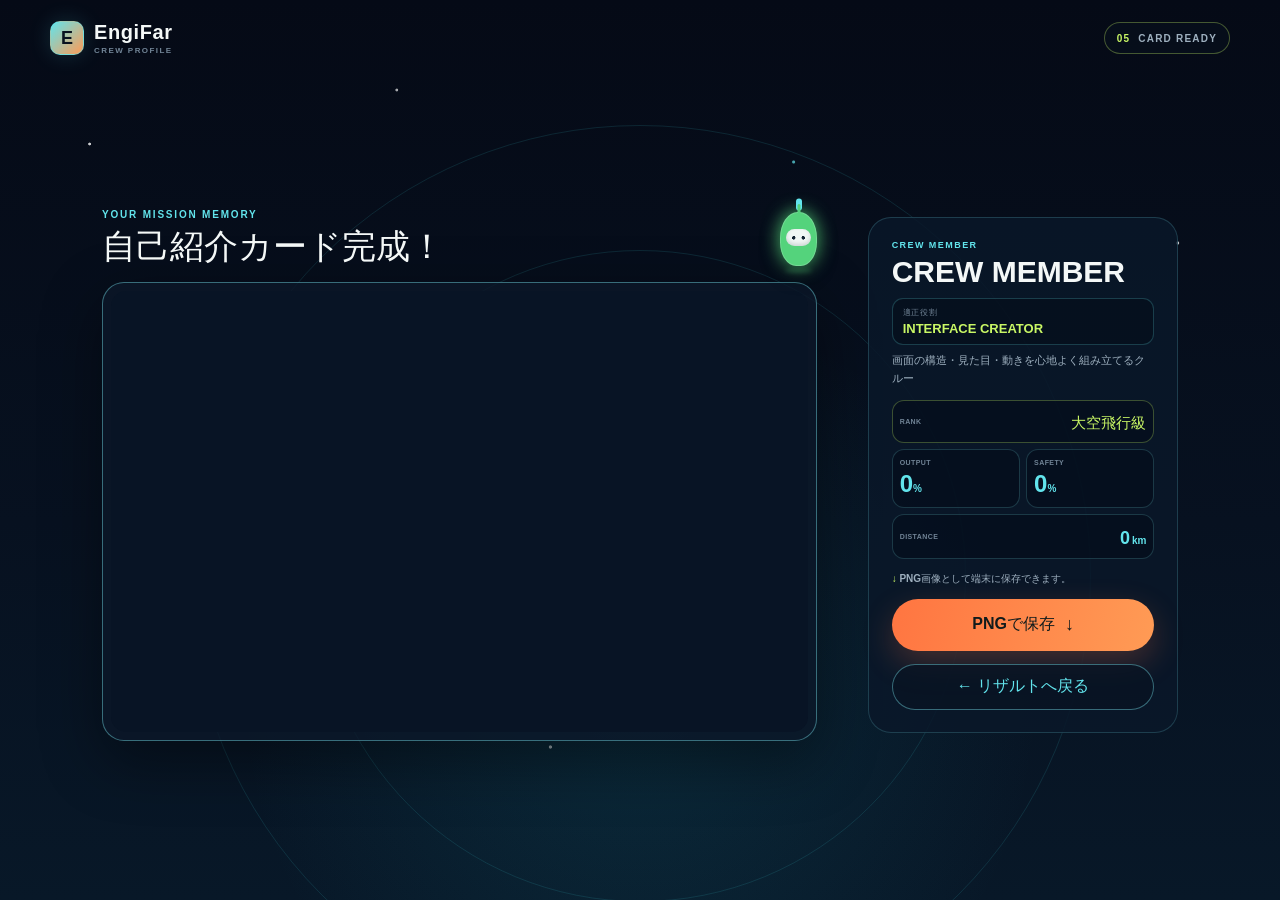
==== commit 20b76a5c: "ロケットのデザインの修正、ランキング画面の追加、ロケット発射でのアバターのリアルな設定など" ====
--- a/public/card.html
+++ b/public/card.html
@@ -5,8 +5,8 @@
   <meta name="viewport" content="width=device-width, initial-scale=1, viewport-fit=cover">
   <meta name="theme-color" content="#07111f">
   <title>EngiFar | 自己紹介カード</title>
-  <link rel="stylesheet" href="./style.css?v=20260824-rank">
-  <script src="./script.js?v=20260824-rank" defer></script>
+  <link rel="stylesheet" href="./style.css?v=20260826-flow">
+  <script type="module" src="./script.js?v=20260826-flow"></script>
 </head>
 <body>
   <div class="app-shell" id="app" data-page="card">
@@ -24,7 +24,7 @@
       <section class="card-preview-wrap" aria-labelledby="card-title">
         <div class="card-preview-head">
           <div><p class="eyebrow">YOUR MISSION MEMORY</p><h1 id="card-title">自己紹介カード完成！</h1></div>
-          <span class="crew-avatar crew-avatar--medium" id="card-player-avatar" style="--crew-color:#54d37c" aria-hidden="true"><svg class="crew-avatar-svg" viewBox="0 0 100 130" role="img" aria-hidden="true" focusable="false"><ellipse cx="50" cy="118" rx="24" ry="7" fill="var(--crew-color, #54d37c)" opacity="0.3"></ellipse><line x1="50" y1="10" x2="50" y2="24" stroke="var(--crew-color, #54d37c)" stroke-width="4" stroke-linecap="round"></line><circle cx="50" cy="8" r="6" fill="#62e4ec"></circle><rect x="20" y="22" width="60" height="76" rx="30" fill="var(--crew-color, #54d37c)" stroke="rgba(255,255,255,.18)" stroke-width="2"></rect><rect x="32" y="42" width="36" height="26" rx="12" fill="#f0f7f5"></rect><circle cx="43" cy="55" r="4" fill="#122232"></circle><circle cx="57" cy="55" r="4" fill="#122232"></circle></svg></span>
+          <span class="crew-avatar crew-avatar--medium" id="card-player-avatar" style="--crew-color:#54d37c" aria-hidden="true"><i></i></span>
         </div>
         <div class="canvas-frame"><canvas id="profile-card" width="1200" height="760">EngiFar自己紹介カード</canvas></div>
       </section>
--- a/public/style.css
+++ b/public/style.css
@@ -1,5 +1,3 @@
-@import url('https://fonts.googleapis.com/css2?family=Orbitron:wght@700;800;900&display=swap');
-
 :root {
   color-scheme: dark;
   --night: #050a16;
@@ -24,16 +22,15 @@
   font-family: "Segoe UI", "Yu Gothic UI", "Meiryo", sans-serif;
   font-synthesis: none;
 }
-
 * {
   box-sizing: border-box;
+  margin: 0;
 }
 
 html,
 body {
   width: 100%;
   height: 100%;
-  margin: 0;
   overflow: hidden;
   background: var(--night);
 }
@@ -304,18 +301,61 @@
   width: calc(var(--crew-size) * .68);
   height: var(--crew-size);
   flex: 0 0 auto;
-  filter: drop-shadow(0 8px 14px rgba(0, 0, 0, .28)) drop-shadow(0 0 10px var(--crew-color, #54d37c));
+  border: 1px solid rgba(255, 255, 255, .18);
+  border-radius: 48% 48% 44% 44%;
+  background: var(--crew-color, #54d37c);
+  box-shadow: 0 8px 22px rgba(0, 0, 0, .28), 0 0 18px var(--crew-color, #54d37c);
   animation: crew-bob 3.4s ease-in-out infinite;
 }
 
-.crew-avatar-svg {
-  display: block;
-  width: 100%;
-  height: 100%;
-  overflow: visible;
-}
-
-.crew-avatar--tiny { --crew-size: 28px; }
+.crew-avatar::before {
+  position: absolute;
+  content: "";
+  left: 50%;
+  bottom: 100%;
+  width: 3px;
+  height: 18%;
+  border-radius: 3px;
+  background: var(--crew-color, #54d37c);
+  box-shadow: 0 -4px 0 1.5px var(--cyan);
+  transform: translateX(-50%);
+}
+
+.crew-avatar::after {
+  position: absolute;
+  content: "";
+  z-index: -1;
+  left: 12%;
+  right: 12%;
+  top: 105%;
+  height: 10%;
+  border-radius: 50%;
+  background: var(--crew-color, #54d37c);
+  opacity: .24;
+  filter: blur(2px);
+}
+
+.crew-avatar > i {
+  position: absolute;
+  left: 15%;
+  top: 30%;
+  width: 70%;
+  height: 32%;
+  border-radius: 999px;
+  background: #f0f7f5;
+  box-shadow: inset 0 -2px 4px rgba(14, 29, 40, .16);
+}
+
+.crew-avatar > i::before {
+  position: absolute;
+  content: "";
+  inset: 0;
+  background:
+    radial-gradient(circle at 31% 52%, #122232 0 8%, transparent 10%),
+    radial-gradient(circle at 69% 52%, #122232 0 8%, transparent 10%);
+}
+
+.crew-avatar--tiny { --crew-size: 28px; box-shadow: 0 0 9px var(--crew-color); }
 .crew-avatar--small { --crew-size: 40px; }
 .crew-avatar--medium { --crew-size: 54px; }
 .crew-avatar--large { --crew-size: 72px; }
@@ -767,12 +807,10 @@
 
 .question-zone {
   display: grid;
-  grid-template-columns: 94px minmax(0, 1fr);
-  align-items: center;
-  gap: clamp(12px, 2.5vw, 26px);
+  grid-template-rows: auto minmax(0, 1fr);
   min-height: 0;
   min-width: 0;
-  padding: clamp(9px, 1.8vh, 16px);
+  overflow: hidden;
   border: 1px solid rgba(120, 161, 187, .17);
   border-radius: 18px;
   background: rgba(4, 13, 25, .55);
@@ -781,28 +819,46 @@
 .timer-dial {
   --timer-color: var(--orange);
   position: relative;
-  display: grid;
-  place-content: center;
-  width: 82px;
-  height: 82px;
-  border-radius: 50%;
-  text-align: center;
-  background:
-    radial-gradient(circle at center, #0b1a2d 0 57%, transparent 59%),
-    conic-gradient(var(--timer-color) calc(var(--timer-progress) * 1turn), rgba(120, 145, 163, .15) 0);
-  box-shadow: inset 0 0 0 1px rgba(255,255,255,.06), 0 0 22px rgba(255,117,65,.12);
-}
-
-.timer-dial span,
+  display: flex;
+  align-items: center;
+  justify-content: space-between;
+  width: 100%;
+  min-height: 58px;
+  padding: 10px 20px 12px;
+  border-bottom: 1px solid rgba(120, 161, 187, .14);
+  background: rgba(15, 31, 49, .62);
+}
+
+.timer-dial::after {
+  position: absolute;
+  left: 0;
+  bottom: -1px;
+  width: calc(var(--timer-progress) * 100%);
+  height: 4px;
+  content: "";
+  background: var(--timer-color);
+  box-shadow: 0 0 12px color-mix(in srgb, var(--timer-color) 55%, transparent);
+  transition: width .16s linear;
+}
+
+.timer-dial span {
+  color: var(--muted);
+  font-size: 12px;
+  font-weight: 900;
+  letter-spacing: .08em;
+}
+
 .timer-dial small {
-  color: var(--muted);
-  font-size: 8px;
+  margin-left: 5px;
+  color: var(--timer-color);
+  font-size: 12px;
   font-weight: 900;
 }
 
 .timer-dial strong {
+  color: var(--timer-color);
   font-family: "Arial Black", "Segoe UI", sans-serif;
-  font-size: 27px;
+  font-size: 30px;
   line-height: .95;
 }
 
@@ -811,11 +867,29 @@
 }
 
 .question-copy {
+  display: grid;
+  align-content: start;
+  gap: clamp(11px, 1.8vh, 18px);
   min-width: 0;
+  padding: clamp(14px, 2.4vh, 24px) clamp(15px, 2.5vw, 26px) clamp(16px, 2.6vh, 26px);
+}
+
+.question-prompt,
+.question-fill {
+  min-width: 0;
+}
+
+.question-row-label {
+  display: block;
+  margin-bottom: 6px;
+  color: var(--cyan);
+  font-size: 9px;
+  font-weight: 900;
+  letter-spacing: .15em;
 }
 
 .question-instruction {
-  margin: 0 0 clamp(7px, 1.4vh, 13px);
+  margin: 0;
   color: var(--text);
   font-size: clamp(12px, 1.45vw, 15px);
   font-weight: 800;
@@ -825,8 +899,14 @@
 .question-copy pre {
   overflow: hidden;
   margin: 0;
+  min-height: 64px;
+  padding: 14px 16px;
+  border: 1px solid rgba(201, 247, 101, .28);
+  border-radius: 13px;
   color: var(--lime);
+  background: rgba(13, 28, 18, .72);
   font: 800 clamp(13px, 1.7vw, 18px)/1.5 ui-monospace, "Cascadia Code", "Yu Gothic UI", monospace;
+  text-align: center;
   white-space: pre-wrap;
   overflow-wrap: anywhere;
 }
@@ -1541,9 +1621,9 @@
   z-index: 3;
   left: 71%;
   top: 21%;
-  color: var(--orange-bright);
-  font-size: 32px;
-  text-shadow: 0 0 18px var(--orange);
+  width: 44px;
+  height: auto;
+  filter: drop-shadow(0 0 10px rgba(255,117,65,.5));
   transform: rotate(34deg);
   animation: result-rocket-float 2.6s ease-in-out infinite;
 }
@@ -1594,10 +1674,6 @@
   box-shadow: inset -24px -20px 40px rgba(3,8,18,.45), 0 0 58px rgba(255,140,82,.24);
 }
 
-[data-outcome="spark"] .result-rocket {
-  color: var(--lime);
-}
-
 .result-panel {
   min-width: 0;
   padding: clamp(16px, 3vh, 30px);
@@ -2035,28 +2111,42 @@
   }
 
   .question-zone {
-    grid-template-columns: 66px minmax(0, 1fr);
-    gap: 10px;
-    padding: 8px;
     border-radius: 13px;
   }
 
   .timer-dial {
-    width: 58px;
-    height: 58px;
+    min-height: 45px;
+    padding: 7px 11px 8px;
   }
 
   .timer-dial strong {
-    font-size: 21px;
+    font-size: 23px;
+  }
+
+  .timer-dial span,
+  .timer-dial small {
+    font-size: 9px;
+  }
+
+  .question-copy {
+    gap: 8px;
+    padding: 9px 10px 11px;
+  }
+
+  .question-row-label {
+    margin-bottom: 3px;
+    font-size: 7px;
   }
 
   .question-instruction {
-    margin-bottom: 5px;
     font-size: clamp(10px, 3vw, 12px);
     line-height: 1.4;
   }
 
   .question-copy pre {
+    min-height: 46px;
+    padding: 8px 9px;
+    border-radius: 9px;
     font-size: clamp(10.5px, 3.2vw, 14px);
     line-height: 1.4;
   }
@@ -2186,7 +2276,7 @@
   .result-rocket {
     left: 65%;
     top: 8%;
-    font-size: 22px;
+    width: 30px;
   }
 
   .result-avatar {
@@ -2597,9 +2687,38 @@
   .question-zone {
     grid-column: 1;
     grid-row: 3;
-    grid-template-columns: 58px minmax(0, 1fr);
     min-height: 0;
-    padding: 6px;
+  }
+
+  .timer-dial {
+    min-height: 37px;
+    padding: 5px 9px 6px;
+  }
+
+  .timer-dial strong {
+    font-size: 19px;
+  }
+
+  .question-copy {
+    gap: 5px;
+    padding: 6px 8px 7px;
+  }
+
+  .question-row-label {
+    margin-bottom: 2px;
+    font-size: 6px;
+  }
+
+  .question-instruction {
+    font-size: 10px;
+    line-height: 1.3;
+  }
+
+  .question-copy pre {
+    min-height: 36px;
+    padding: 5px 7px;
+    font-size: 10px;
+    line-height: 1.25;
   }
 
   .answer-grid {
@@ -2778,30 +2897,18 @@
 .reference-hero { text-align: center; }
 .reference-logo {
   margin: 0;
-  font: 900 clamp(42px, 7.4vw, 128px)/.9 "Orbitron", "Arial Black", "Segoe UI", sans-serif;
+  color: var(--text);
+  font: 900 clamp(42px, 7.4vw, 128px)/.9 "Arial Black", "Segoe UI", sans-serif;
   letter-spacing: .06em;
-  background: linear-gradient(90deg, var(--cyan), var(--orange));
-  -webkit-background-clip: text;
-  background-clip: text;
-  color: transparent;
-  text-shadow: 0 0 48px rgba(255,117,65,.35);
+  text-shadow: 0 0 32px rgba(98,228,236,.2);
 }
 .reference-hero h1 {
-  display: inline-block;
-  max-width: min(94vw, 480px);
-  margin: 10px auto 0;
-  padding: 10px 22px;
-  border-radius: 12px;
-  background: var(--panel-solid);
-  border: 2px dashed var(--orange);
-  transform: rotate(-2deg);
-  color: var(--orange);
-  font-weight: 800;
-  font-size: clamp(13px, 1.9vw, 20px);
-  letter-spacing: .02em;
-  line-height: 1.5;
+  margin: 7px 0 0;
+  color: var(--cyan);
+  font-size: clamp(12px, 1.7vw, 28px);
+  letter-spacing: .22em;
   word-break: keep-all;
-  overflow-wrap: break-word;
+  overflow-wrap: normal;
 }
 
 .reference-scene { position: relative; min-height: 0; }
@@ -2816,7 +2923,7 @@
 }
 .scene-orbit--inner,
 .room-ring--inner { width: min(43vw, 390px); }
-.scene-bot { --crew-size: clamp(48px, 6.5vw, 96px); position: absolute; z-index: 4; }
+.scene-bot { --crew-size: clamp(38px, 5vw, 76px); position: absolute; z-index: 4; }
 .scene-bot--one { left: 25%; bottom: 15%; }
 .scene-bot--two { left: 35%; bottom: 7%; animation-delay: -.8s; }
 .scene-bot--three { right: 35%; bottom: 7%; animation-delay: -1.6s; }
@@ -2826,24 +2933,14 @@
   position: absolute;
   z-index: 3;
   left: 50%; bottom: 10%;
-  width: clamp(62px, 7.6vw, 134px);
-  height: clamp(132px, 16vw, 280px);
-  border-radius: 48% 48% 27% 27%;
-  background: linear-gradient(90deg, #c5d0d5, #fff 48%, #a3b1ba);
-  box-shadow: 0 18px 35px rgba(0,0,0,.34);
+  width: clamp(80px, 10vw, 176px);
+  height: clamp(170px, 21vw, 368px);
+  overflow: visible;
+  filter: drop-shadow(0 18px 22px rgba(0,0,0,.34));
   transform: translateX(-50%);
   animation: home-rocket-idle 3s ease-in-out infinite;
 }
-.home-rocket-tip { position: absolute; inset: 0 0 auto; height: 30%; border-radius: 50% 50% 0 0; background: linear-gradient(90deg,#d7dfe2,#fff 50%,#b8c4ca); clip-path: polygon(50% 0,100% 100%,0 100%); transform: translateY(-42%); }
-.home-rocket-window { position: absolute; left: 50%; top: 22%; width: 40%; aspect-ratio: 1; border: 6px solid #26384a; border-radius: 50%; background: radial-gradient(circle at 35% 30%,#dcffff,#2fa7bf 70%); transform: translateX(-50%); }
-.home-rocket-band { position: absolute; left: 0; width: 100%; height: 5%; }
-.home-rocket-band--orange { top: 55%; background: var(--orange); }
-.home-rocket-band--cyan { top: 64%; height: 3%; background: var(--cyan); }
-.home-rocket-fin { position: absolute; bottom: 4%; width: 45%; height: 27%; background: var(--cyan-deep); }
-.home-rocket-fin--left { right: 85%; clip-path: polygon(100% 0,100% 100%,0 100%); }
-.home-rocket-fin--right { left: 85%; clip-path: polygon(0 0,100% 100%,0 100%); }
-.home-rocket-engine { position: absolute; left: 25%; right: 25%; bottom: -8%; height: 14%; border-radius: 0 0 10px 10px; background: #29394a; }
-.home-rocket-flame { position: absolute; z-index: -1; left: 32%; right: 32%; top: 98%; height: 36%; border-radius: 15% 15% 50% 50%; background: linear-gradient(#fff48a,#ffad3e 48%,#ff593c); filter: drop-shadow(0 0 14px rgba(255,140,65,.7)); animation: flame-flicker .28s ease-in-out infinite alternate; }
+.home-rocket-flame-svg { transform-box: fill-box; transform-origin: 50% 0%; animation: flame-flicker .28s ease-in-out infinite alternate; }
 @keyframes home-rocket-idle { 50% { translate: 0 -7px; } }
 
 .home-control {
@@ -2866,16 +2963,23 @@
 .room-entry-panel input:focus { border-color: var(--cyan); box-shadow: 0 0 0 3px rgba(98,228,236,.1); }
 .compact-color { display: grid; grid-template-columns: auto 1fr; align-items: center; gap: 4px 7px; }
 .compact-color > span { grid-column: 1/-1; margin: 0; }
-.compact-color input { width: 38px; height: 38px; padding: 2px; border: 1px solid var(--line); border-radius: 10px; background: transparent; }
+.selected-color-swatch { display:block; width:38px; height:38px; border:2px solid rgba(255,255,255,.7); border-radius:10px; background:var(--swatch-color,#54d37c); box-shadow:0 0 14px color-mix(in srgb,var(--swatch-color,#54d37c) 50%,transparent); }
 .compact-color output { overflow: hidden; color: var(--cyan); font: 800 10px ui-monospace, monospace; }
 .compact-palette { display: grid; grid-template-columns: minmax(0,1fr) auto; align-items: center; gap: 10px; margin: 9px 0; }
+.compact-palette[hidden] { display:none; }
 .compact-palette .tone-palette { min-width: 160px; }
+.color-quick-actions { display:flex; justify-content:flex-end; gap:8px; margin:9px 0 0; }
+.color-options-toggle,.random-color-button { min-height:34px; padding:7px 13px; border:1px solid var(--line-strong); border-radius:999px; color:var(--cyan); background:rgba(5,15,28,.78); font-size:11px; font-weight:900; cursor:pointer; }
+.random-color-button { color:var(--lime); }
+.color-options-toggle:hover,.random-color-button:hover { background:rgba(18,42,65,.92); }
 .home-actions { display: grid; grid-template-columns: 1.15fr .85fr; gap: 8px; }
 .home-actions .primary-button,
 .home-actions .secondary-button { width: 100%; min-height: 42px; }
 .room-entry-panel { margin-top: 9px; padding-top: 9px; border-top: 1px solid var(--line); }
 .room-entry-panel > div { display: grid; grid-template-columns: 1fr auto; gap: 7px; }
 .room-entry-panel button { min-width: 72px; border-radius: 10px; color: #07111f; background: var(--lime); font-weight: 900; cursor: pointer; }
+.home-room-status { min-height: 16px; margin-top: 6px; color: var(--cyan); font-size: 10px; font-weight: 800; text-align: center; }
+.home-room-status[data-kind="error"] { color: #ff9a83; }
 .home-room-note { margin: 8px 0 0; color: var(--quiet); font-size: 9px; font-weight: 700; text-align: center; }
 
 @media (min-width:900px) and (min-height:700px) {
@@ -2885,7 +2989,7 @@
   .compact-name span,
   .compact-color > span { font-size:12px; }
   .compact-name input { height:57px; padding-inline:16px; font-size:20px; }
-  .compact-color input { width:57px; height:57px; }
+  .selected-color-swatch { width:57px; height:57px; }
   .compact-color output { font-size:13px; }
   .compact-palette { gap:16px; margin:14px 0; }
   .hue-control input { height:27px; }
@@ -2903,11 +3007,24 @@
 .room-brand span { display: block; }
 .room-brand strong { font: 900 21px "Arial Black",sans-serif; letter-spacing: .06em; }
 .room-brand span { color: var(--cyan); font-size: 9px; font-weight: 900; }
-.room-code-badge { padding: 6px 12px; border: 1px solid var(--line-strong); border-radius: 11px; background: rgba(7,17,31,.8); text-align: center; }
+.room-code-badge {
+  min-height: 44px;
+  padding: 7px 16px;
+  border: 1px solid var(--line-strong);
+  border-radius: 13px;
+  background: rgba(7,17,31,.8);
+  text-align: center;
+  cursor: pointer;
+  transition: background .15s ease, border-color .15s ease, transform .15s ease;
+}
+.room-code-badge:hover { background: rgba(18,42,65,.92); transform: translateY(-1px); }
+.room-code-badge:active { transform: translateY(0); }
+.room-code-badge.is-copied { border-color: rgba(201,247,101,.6); background: rgba(201,247,101,.1); }
 .room-code-badge small,
 .room-code-badge strong { display: block; }
-.room-code-badge small { color: var(--quiet); font-size: 7px; letter-spacing: .12em; }
-.room-code-badge strong { margin-top: 2px; color: var(--lime); font: 900 16px ui-monospace,monospace; letter-spacing: .14em; }
+.room-code-badge small { color: var(--quiet); font-size: 8.5px; font-weight: 900; letter-spacing: .12em; }
+.room-code-badge.is-copied small { color: var(--lime); }
+.room-code-badge strong { margin-top: 3px; color: var(--lime); font: 900 20px ui-monospace,monospace; letter-spacing: .14em; }
 .room-main-simple { z-index: 1; display: grid; grid-template-columns: minmax(320px,1.1fr) minmax(310px,.75fr); align-items: center; gap: clamp(24px,5vw,70px); width: min(100%,1050px); min-height: 0; margin: auto; }
 .room-stage { position: relative; height: min(70vh,580px); min-height: 350px; }
 .room-ring { top: 50%; width: min(45vw,500px); aspect-ratio: 1; }
@@ -2918,8 +3035,10 @@
 .room-bot--player b { position:absolute; left:50%; top:105%; padding:2px 5px; border-radius:4px; color:#07111f; background:var(--lime); font-size:7px; transform:translateX(-50%); }
 .room-lobby-panel { padding: clamp(18px,3vw,30px); border: 1px solid var(--line-strong); border-radius: 24px; background: rgba(9,23,40,.9); }
 .room-lobby-panel h1 { margin: 6px 0 18px; font-size: clamp(26px,3vw,40px); line-height:1.1; }
+.room-player-list { display:grid; gap:8px; max-height:230px; overflow:auto; padding-right:3px; }
 .room-player-card { display:flex; align-items:center; gap:12px; padding:12px; border:1px solid var(--line); border-radius:15px; background:rgba(4,13,25,.62); }
-.room-player-card div { min-width:0; flex:1; }.room-player-card small,.room-player-card strong{display:block}.room-player-card small{color:var(--cyan);font-size:8px;font-weight:900}.room-player-card strong{overflow:hidden;margin-top:3px;text-overflow:ellipsis;white-space:nowrap}.ready-badge{padding:5px 8px;border-radius:99px;color:#07111f;background:var(--lime);font-size:9px;font-weight:900}.room-future-note{margin:14px 0;color:var(--muted);font-size:10px;font-weight:700;line-height:1.6}.room-lobby-panel .primary-button{width:100%}
+.room-player-card.is-you { border-color:var(--line-strong); background:rgba(98,228,236,.08); }
+.room-player-card div { min-width:0; flex:1; }.room-player-card small,.room-player-card strong{display:block}.room-player-card small{color:var(--cyan);font-size:8px;font-weight:900}.room-player-card strong{overflow:hidden;margin-top:3px;text-overflow:ellipsis;white-space:nowrap}.ready-badge{padding:5px 8px;border-radius:99px;color:#07111f;background:var(--lime);font-size:9px;font-weight:900}.room-future-note{margin:14px 0 5px;color:var(--muted);font-size:10px;font-weight:700;line-height:1.6}.room-lobby-status{min-height:17px;margin:0 0 8px;color:var(--cyan);font-size:9px;font-weight:800}.room-lobby-status[data-kind="error"]{color:#ff9a83}.room-lobby-panel .primary-button{width:100%}
 
 /* Flight phases and rank reveal */
 .sky-layer--edge { background: linear-gradient(180deg,#040917,#142d57 58%,#66a5bd 100%); }
@@ -2964,6 +3083,18 @@
 .result-data-grid .result-metrics > div { padding:9px 11px; }
 .result-data-grid .result-metrics dd b { font-size:clamp(24px,3vw,34px); }
 .result-data-grid .metric-altitude dd b { font-size:clamp(18px,2.7vw,30px); letter-spacing:-.05em; }
+.crew-results { margin:-3px 0 9px; padding:8px 10px; border:1px solid rgba(201,247,101,.25); border-radius:12px; background:rgba(4,13,25,.58); }
+.crew-results header { display:flex; align-items:center; justify-content:space-between; gap:8px; }
+.crew-results header span { color:var(--lime); font-size:8px; font-weight:900; letter-spacing:.12em; }
+.crew-results header strong { font-size:11px; }
+.crew-results > p { margin:5px 0 0; color:var(--muted); font-size:9px; }
+.crew-results ol { display:grid; gap:4px; max-height:86px; margin-top:6px; padding:0; overflow:auto; list-style:none; counter-reset:crew-rank; }
+.crew-results li { counter-increment:crew-rank; display:grid; grid-template-columns:22px minmax(0,1fr) auto auto; align-items:center; gap:6px; padding:5px 7px; border-radius:8px; background:rgba(98,228,236,.06); font-size:9px; }
+.crew-results li::before { content:counter(crew-rank); color:var(--cyan); font-weight:900; text-align:center; }
+.crew-results li.is-you { outline:1px solid rgba(201,247,101,.38); background:rgba(201,247,101,.08); }
+.crew-results-name { overflow:hidden; font-weight:900; text-overflow:ellipsis; white-space:nowrap; }
+.crew-results-detail { color:var(--muted); white-space:nowrap; }
+.crew-results-score { color:var(--lime); font-size:12px; font-weight:900; white-space:nowrap; }
 .card-mini-metrics { grid-template-columns:repeat(2,minmax(0,1fr)); }
 .card-mini-metrics .card-rank-metric { grid-column:1/-1; display:flex; align-items:center; justify-content:space-between; border-color:rgba(201,247,101,.28); }
 .card-mini-metrics .card-distance-metric { grid-column:1/-1; display:flex; align-items:center; justify-content:space-between; gap:10px; }
@@ -2976,18 +3107,20 @@
   .reference-home-main { grid-template-rows:auto minmax(115px,1fr) auto; }
   .reference-logo { font-size:clamp(34px,12vw,54px); }
   .reference-hero h1 { margin-top:3px; font-size:10px; }
-  .scene-bot{--crew-size:42px}.scene-bot--one{left:10%}.scene-bot--two{left:25%}.scene-bot--three{right:25%}.scene-bot--four{right:10%}
-  .home-rocket { width:48px; height:102px; }
+  .scene-bot{--crew-size:34px}.scene-bot--one{left:10%}.scene-bot--two{left:25%}.scene-bot--three{right:25%}.scene-bot--four{right:10%}
+  .home-rocket { width:62px; height:132px; }
   .home-control { padding:9px 10px; border-radius:15px; }
   .home-profile-row { grid-template-columns:auto minmax(100px,1fr) 90px; gap:7px; }
-  .home-profile-row .crew-avatar{--crew-size:43px}.compact-name input{height:34px;font-size:12px}.compact-color input{width:34px;height:34px}.compact-color output{font-size:8px}
+  .home-profile-row .crew-avatar{--crew-size:43px}.compact-name input{height:34px;font-size:12px}.selected-color-swatch{width:34px;height:34px}.compact-color output{font-size:8px}
   .compact-palette { margin:6px 0; gap:7px; }.compact-palette .tone-palette{min-width:122px}.compact-palette .tone-button{width:18px;height:18px}
-  .home-actions .primary-button,.home-actions .secondary-button{min-height:38px;padding:8px 10px;font-size:11px}.home-room-note{display:none}.room-entry-panel{margin-top:6px;padding-top:6px}.room-entry-panel input{height:34px;font-size:11px}
+  .color-quick-actions{justify-content:center;margin:7px auto 9px}.color-options-toggle,.random-color-button{min-height:32px;padding:6px 11px;font-size:9px}
+  .home-actions{grid-template-columns:1fr;width:min(100%,330px);margin-inline:auto;gap:10px}.home-actions .primary-button,.home-actions .secondary-button{min-height:54px;padding:11px 16px;font-size:14px}.home-room-note{display:none}.room-entry-panel{width:min(100%,330px);margin:8px auto 0;padding-top:8px}.room-entry-panel input{height:40px;font-size:12px}
   .room-shell{grid-template-rows:48px minmax(0,1fr)}.room-main-simple{grid-template-columns:1fr;grid-template-rows:minmax(190px,1fr) auto;gap:8px}.room-stage{height:auto;min-height:190px}.room-rocket{bottom:16%;width:58px;height:124px}.room-ring{width:260px}.room-ring--inner{width:170px}.room-bot{--crew-size:35px}.room-bot--one{left:12%;top:23%}.room-bot--two{right:12%;top:23%}.room-bot--three{left:20%;bottom:9%}.room-bot--four{right:20%;bottom:9%}.room-bot--player{bottom:1%}.room-lobby-panel{padding:13px;border-radius:17px}.room-lobby-panel h1{margin:3px 0 9px;font-size:21px}.room-future-note{margin:8px 0;font-size:8px}.room-player-card{padding:7px}.room-lobby-panel .primary-button{min-height:40px}
   .rank-copy{padding:16px}.rank-copy h1{font-size:clamp(32px,11vw,52px)}.rank-destination{width:76vw}
   .result-panel h1{font-size:clamp(22px,7vw,30px)}
   .result-avatar .crew-avatar{--crew-size:32px}
   .result-rank-row{padding:6px 8px}.result-data-grid{grid-template-columns:minmax(150px,1.08fr) minmax(116px,.72fr);gap:5px;margin:6px 0}.radar-chart{max-height:174px}.radar-label{font-size:8px}.result-data-grid .result-metrics{gap:4px}.result-data-grid .result-metrics>div{padding:6px 8px;border-radius:10px}.result-data-grid .result-metrics dt{font-size:8px}.result-data-grid .result-metrics dt small{display:none}.result-data-grid .result-metrics dd{margin-top:2px}.result-data-grid .result-metrics dd b{font-size:20px}.result-data-grid .metric-altitude dd b{font-size:15px}.result-data-grid .result-metrics dd span{font-size:8px}.radar-card figcaption{display:none}
+  .crew-results{margin-bottom:6px;padding:6px 7px}.crew-results ol{max-height:58px}.crew-results li{grid-template-columns:18px minmax(0,1fr) auto;padding:4px 5px}.crew-results-detail{display:none}
 }
 
 @media (max-height:620px) and (min-width:700px) {
@@ -3012,25 +3145,58 @@
   .result-data-grid .result-metrics dd b{font-size:21px}
 }
 
+@media (orientation:landscape) and (max-height:560px) and (min-width:600px) {
+  .reference-home-main {
+    grid-template-columns:minmax(220px,.68fr) minmax(390px,1.32fr);
+    grid-template-rows:auto minmax(0,1fr);
+    gap:4px 18px;
+  }
+  .reference-hero { grid-column:1; grid-row:1; align-self:end; }
+  .reference-logo { font-size:clamp(36px,6.5vw,54px); }
+  .reference-hero h1 { margin-top:3px; font-size:9px; letter-spacing:.08em; line-height:1.45; }
+  .reference-scene { grid-column:1; grid-row:2; }
+  .home-rocket { width:58px; height:124px; }
+  .scene-bot { --crew-size:30px; }
+  .scene-bot--one { left:8%; }
+  .scene-bot--two { left:27%; }
+  .scene-bot--three { right:27%; }
+  .scene-bot--four { right:8%; }
+  .home-control { grid-column:2; grid-row:1/3; align-self:center; padding:9px 11px; }
+  .home-profile-row { grid-template-columns:auto minmax(180px,1fr) minmax(105px,.48fr); gap:8px; }
+  .home-profile-row .crew-avatar { --crew-size:46px; }
+  .compact-name input { height:37px; font-size:13px; }
+  .selected-color-swatch { width:37px; height:37px; }
+  .compact-color output { font-size:9px; }
+  .color-quick-actions { justify-content:center; margin:6px 0; }
+  .color-options-toggle,.random-color-button { min-height:30px; padding:5px 10px; font-size:9px; }
+  .compact-palette { margin:5px 0; }
+  .compact-palette .tone-button { height:22px; }
+  .home-actions { grid-template-columns:1fr; width:min(100%,310px); margin-inline:auto; gap:7px; }
+  .home-actions .primary-button,.home-actions .secondary-button { min-height:40px; padding:7px 12px; font-size:11px; }
+  .room-entry-panel { width:min(100%,310px); margin:6px auto 0; padding-top:6px; }
+  .home-room-status { min-height:12px; margin-top:3px; font-size:8px; }
+  .home-room-note { display:none; }
+}
+
 /* Mission guide popup */
 .room-header-actions { display:flex; align-items:center; gap:8px; }
 .guide-open-button {
   display:inline-flex;
   align-items:center;
   justify-content:center;
-  gap:6px;
-  min-height:34px;
-  padding:7px 11px;
+  gap:7px;
+  min-height:38px;
+  padding:8px 14px;
   border:1px solid var(--line-strong);
   border-radius:999px;
   color:var(--cyan);
   background:rgba(7,17,31,.82);
-  font-size:10px;
+  font-size:12px;
   font-weight:900;
   cursor:pointer;
   backdrop-filter:blur(8px);
 }
-.guide-open-button span { display:grid; place-items:center; width:17px; height:17px; border:1px solid currentColor; border-radius:50%; font-size:11px; }
+.guide-open-button span { display:grid; place-items:center; width:19px; height:19px; border:1px solid currentColor; border-radius:50%; font-size:12px; }
 .guide-open-button--home { position:absolute; z-index:10; top:max(10px,env(safe-area-inset-top)); right:max(12px,env(safe-area-inset-right)); }
 .guide-open-button:hover { color:var(--text); background:rgba(18,42,65,.92); }
 
@@ -3092,11 +3258,359 @@
   .guide-step:first-child .guide-image { aspect-ratio:390/844; }
   .guide-images { grid-template-columns:1fr; }
   .room-header-actions { gap:5px; }
-  .room-header .guide-open-button { width:34px; padding:0; font-size:0; }
-  .room-header .guide-open-button span { font-size:11px; }
+  .room-header .guide-open-button { width:38px; padding:0; font-size:0; }
+  .room-header .guide-open-button span { font-size:12px; }
+  .room-code-badge { min-height:40px; padding:6px 12px; border-radius:11px; }
+  .room-code-badge small { font-size:7.5px; }
+  .room-code-badge strong { margin-top:2px; font-size:17px; }
 }
 
 @media (prefers-reduced-motion:reduce) {
   body.guide-open .guide-overlay,
   body.guide-open .guide-modal { animation:none; }
 }
+
+/* Loading (post-quiz mission calculation) */
+.loading-shell { grid-template-rows: minmax(0,1fr); }
+.loading-main {
+  position: relative;
+  z-index: 1;
+  display: grid;
+  justify-items: center;
+  align-content: center;
+  gap: 10px;
+  width: min(100%, 520px);
+  height: 100%;
+  margin: auto;
+  text-align: center;
+}
+.loading-orbit-ring {
+  position: absolute;
+  width: min(60vw, 260px);
+  aspect-ratio: 1;
+  border: 1px solid rgba(98,228,236,.28);
+  border-radius: 50%;
+  animation: loading-ring-spin 6s linear infinite;
+}
+.loading-orbit-ring--inner {
+  width: min(42vw, 180px);
+  border-color: rgba(255,117,65,.24);
+  border-style: dashed;
+  animation-duration: 4s;
+  animation-direction: reverse;
+}
+@keyframes loading-ring-spin { to { rotate: 360deg; } }
+.loading-avatar {
+  --crew-size: 96px;
+  margin-bottom: 6px;
+  animation: crew-bob 3.4s ease-in-out infinite, loading-avatar-glow 1.8s ease-in-out infinite;
+}
+@keyframes loading-avatar-glow {
+  50% { box-shadow: 0 8px 22px rgba(0,0,0,.28), 0 0 34px var(--crew-color, #54d37c); }
+}
+.loading-eyebrow { letter-spacing: .24em; }
+.loading-title {
+  margin: 2px 0 0;
+  font-family: "Arial Black", "Yu Gothic UI", sans-serif;
+  font-size: clamp(22px, 3.4vw, 32px);
+}
+.loading-hint {
+  margin: 0;
+  min-height: 16px;
+  color: var(--muted);
+  font-size: 13px;
+  font-weight: 800;
+}
+.loading-bar {
+  overflow: hidden;
+  width: min(70vw, 260px);
+  height: 6px;
+  margin-top: 8px;
+  border-radius: 999px;
+  background: rgba(129,154,174,.2);
+}
+.loading-bar i {
+  display: block;
+  width: 40%;
+  height: 100%;
+  border-radius: inherit;
+  background: linear-gradient(90deg, var(--cyan), var(--lime));
+  box-shadow: 0 0 12px rgba(98,228,236,.4);
+  animation: loading-bar-sweep 1.1s ease-in-out infinite;
+}
+@keyframes loading-bar-sweep {
+  0% { transform: translateX(-120%); }
+  100% { transform: translateX(280%); }
+}
+
+@media (max-width: 760px) {
+  .loading-avatar { --crew-size: 112px; }
+  .loading-orbit-ring { width: min(78vw, 300px); }
+  .loading-orbit-ring--inner { width: min(56vw, 210px); }
+  .loading-title { font-size: clamp(24px, 6vw, 30px); }
+  .loading-hint { font-size: 14px; }
+}
+
+@media (prefers-reduced-motion: reduce) {
+  .loading-orbit-ring,
+  .loading-avatar,
+  .loading-bar i { animation: none; }
+}
+
+/* Ranking reveal */
+.ranking-layout {
+  z-index: 1;
+  display: grid;
+  justify-items: center;
+  align-content: center;
+  gap: 6px;
+  width: min(100%, 640px);
+  min-height: 0;
+  margin: auto;
+  padding: 12px clamp(10px, 2vw, 24px) 18px;
+  text-align: center;
+}
+.ranking-layout h1 {
+  margin: 4px 0 2px;
+  font-family: "Arial Black", "Yu Gothic UI", sans-serif;
+  font-size: clamp(28px, 4vw, 44px);
+}
+.ranking-hint {
+  min-height: 18px;
+  margin: 0 0 14px;
+  color: var(--cyan);
+  font-size: 13px;
+  font-weight: 900;
+}
+.ranking-list {
+  display: grid;
+  gap: 8px;
+  width: 100%;
+  max-height: min(48vh, 420px);
+  margin: 0 0 18px;
+  padding: 6px;
+  overflow-y: auto;
+  list-style: none;
+}
+.ranking-item {
+  display: grid;
+  grid-template-columns: 40px minmax(0, 1fr) auto;
+  align-items: center;
+  gap: 12px;
+  padding: 12px 16px;
+  border: 1px solid var(--line);
+  border-radius: 16px;
+  background: rgba(6, 15, 28, .78);
+  opacity: 0;
+  transform: translateY(14px) scale(.96);
+  transition: opacity .4s cubic-bezier(.2, .8, .2, 1), transform .4s cubic-bezier(.2, .8, .2, 1);
+}
+.ranking-item.is-revealed { opacity: 1; transform: translateY(0) scale(1); }
+.ranking-item.is-you { border-color: var(--line-strong); background: rgba(98, 228, 236, .1); }
+.ranking-item.is-champion {
+  border-color: rgba(255, 177, 73, .6);
+  background: linear-gradient(90deg, rgba(255, 117, 65, .16), rgba(98, 228, 236, .08));
+  box-shadow: 0 0 26px rgba(255, 177, 73, .22);
+}
+.ranking-place {
+  display: grid;
+  place-items: center;
+  width: 40px;
+  height: 40px;
+  border-radius: 50%;
+  color: #07111f;
+  background: var(--cyan);
+  font-family: "Arial Black", "Segoe UI", sans-serif;
+  font-size: 16px;
+}
+.ranking-item.is-champion .ranking-place { background: linear-gradient(135deg, var(--orange-bright), #ffe08a); }
+.ranking-name {
+  overflow: hidden;
+  text-align: left;
+  font-weight: 900;
+  text-overflow: ellipsis;
+  white-space: nowrap;
+}
+.ranking-score { color: var(--lime); font-size: 18px; font-weight: 900; }
+.ranking-next-button { min-width: 220px; }
+
+/* Award ceremony */
+.award-layout {
+  z-index: 1;
+  display: grid;
+  justify-items: center;
+  align-content: center;
+  gap: 6px;
+  width: min(100%, 720px);
+  min-height: 0;
+  margin: auto;
+  padding: 12px clamp(10px, 2vw, 24px) 18px;
+  text-align: center;
+}
+.award-layout h1 {
+  margin: 4px 0 2px;
+  font-family: "Arial Black", "Yu Gothic UI", sans-serif;
+  font-size: clamp(28px, 4vw, 44px);
+}
+.award-hint { margin: 0 0 20px; color: var(--muted); font-size: 13px; font-weight: 700; }
+.podium {
+  display: flex;
+  align-items: flex-end;
+  justify-content: center;
+  gap: clamp(10px, 2.5vw, 22px);
+  width: 100%;
+  margin-bottom: 26px;
+}
+.podium-step {
+  display: grid;
+  justify-items: center;
+  gap: 6px;
+  width: clamp(96px, 18vw, 168px);
+  padding: 16px 10px 14px;
+  border: 1px solid var(--line-strong);
+  border-radius: 18px 18px 8px 8px;
+  background: linear-gradient(180deg, rgba(20, 43, 65, .94), rgba(8, 19, 34, .96));
+  animation: podium-rise .55s cubic-bezier(.2, .8, .2, 1) both;
+}
+.podium-step.is-you { outline: 2px solid var(--lime); outline-offset: 2px; }
+.podium-step--rank1 { order: 2; padding-top: 22px; min-height: 210px; }
+.podium-step--rank2 { order: 1; min-height: 168px; animation-delay: .1s; }
+.podium-step--rank3 { order: 3; min-height: 138px; animation-delay: .2s; }
+@keyframes podium-rise { from { opacity: 0; transform: translateY(24px); } }
+.podium-medal { font-size: clamp(28px, 5vw, 40px); line-height: 1; }
+.podium-step--rank1 .podium-medal { font-size: clamp(34px, 6vw, 48px); }
+.podium-name {
+  overflow: hidden;
+  max-width: 100%;
+  font-size: clamp(12px, 1.6vw, 15px);
+  text-overflow: ellipsis;
+  white-space: nowrap;
+}
+.podium-score { color: var(--lime); font-size: clamp(14px, 2vw, 18px); font-weight: 900; }
+
+@media (max-width: 620px) {
+  .ranking-layout h1,
+  .award-layout h1 { font-size: clamp(24px, 8vw, 32px); }
+  .ranking-item { grid-template-columns: 34px minmax(0, 1fr) auto; padding: 10px 12px; }
+  .ranking-place { width: 34px; height: 34px; font-size: 14px; }
+  .ranking-score { font-size: 15px; }
+  .podium { gap: 8px; }
+  .podium-step { width: clamp(88px, 27vw, 130px); padding: 12px 6px 10px; }
+  .podium-step--rank1 { min-height: 178px; }
+  .podium-step--rank2 { min-height: 142px; }
+  .podium-step--rank3 { min-height: 116px; }
+}
+
+@media (prefers-reduced-motion: reduce) {
+  .ranking-item, .podium-step { animation: none !important; transition-duration: .01ms !important; }
+}
+
+/* Profile visibility toggle (final result screen) */
+.visibility-toggle-row {
+  display: flex;
+  align-items: center;
+  justify-content: space-between;
+  gap: 12px;
+  margin: 4px 0 12px;
+  padding: 10px 14px;
+  border: 1px solid var(--line);
+  border-radius: 15px;
+  background: rgba(5, 15, 28, .6);
+}
+.visibility-toggle-copy { display: grid; gap: 2px; min-width: 0; }
+.visibility-toggle-copy strong { font-size: 12px; }
+.visibility-toggle-copy span {
+  overflow: hidden;
+  color: var(--muted);
+  font-size: 10px;
+  font-weight: 700;
+  text-overflow: ellipsis;
+  white-space: nowrap;
+}
+.visibility-switch {
+  display: flex;
+  align-items: center;
+  gap: 8px;
+  flex: 0 0 auto;
+  min-height: 44px;
+  padding: 4px 10px 4px 4px;
+  border: 1px solid transparent;
+  border-radius: 999px;
+  background: transparent;
+  cursor: pointer;
+}
+.visibility-switch-track {
+  position: relative;
+  width: 46px;
+  height: 26px;
+  border-radius: 999px;
+  background: var(--quiet);
+  transition: background .2s ease;
+}
+.visibility-switch.is-public .visibility-switch-track { background: var(--lime); }
+.visibility-switch-thumb {
+  position: absolute;
+  top: 3px;
+  left: 3px;
+  width: 20px;
+  height: 20px;
+  border-radius: 50%;
+  background: #f4f8f7;
+  box-shadow: 0 2px 6px rgba(0, 0, 0, .35);
+  transition: transform .2s cubic-bezier(.4, 0, .2, 1);
+}
+.visibility-switch.is-public .visibility-switch-thumb { transform: translateX(20px); }
+.visibility-switch-state {
+  min-width: 32px;
+  color: var(--text);
+  font-size: 11px;
+  font-weight: 900;
+  text-align: left;
+}
+.visibility-switch.is-public .visibility-switch-state { color: var(--lime); }
+.visibility-switch:disabled { cursor: wait; opacity: .7; }
+
+/* Retry (PNG not saved) warning modal */
+.retry-warning-overlay {
+  position: fixed;
+  z-index: 200;
+  inset: 0;
+  background: rgba(2, 7, 17, .82);
+  backdrop-filter: blur(5px);
+  animation: guide-overlay-in .2s ease both;
+}
+.retry-warning-modal {
+  position: fixed;
+  z-index: 201;
+  left: 50%;
+  top: 50%;
+  display: grid;
+  justify-items: center;
+  gap: 10px;
+  width: min(420px, calc(100% - 32px));
+  padding: clamp(20px, 4vw, 30px);
+  border: 1px solid var(--line-strong);
+  border-radius: 22px;
+  color: var(--text);
+  text-align: center;
+  background: linear-gradient(145deg, rgba(15, 35, 57, .98), rgba(6, 16, 30, .99));
+  box-shadow: 0 30px 90px rgba(0, 0, 0, .65);
+  transform: translate(-50%, -50%);
+  animation: guide-modal-in .3s cubic-bezier(.2, .8, .2, 1) both;
+}
+.retry-warning-avatar { width: 76px; height: 76px; }
+.retry-warning-modal h2 { margin: 0; font-size: clamp(16px, 3vw, 19px); }
+.retry-warning-modal p { margin: 0; color: var(--muted); font-size: 12px; font-weight: 700; line-height: 1.6; }
+.retry-warning-actions { display: grid; grid-template-columns: 1fr 1fr; gap: 10px; width: 100%; margin-top: 8px; }
+.retry-warning-actions .primary-button,
+.retry-warning-actions .secondary-button { width: 100%; min-height: 46px; }
+
+@media (max-width: 620px) {
+  .visibility-toggle-row { padding: 8px 12px; }
+  .visibility-toggle-copy strong { font-size: 11px; }
+  .visibility-switch { min-height: 40px; }
+}
+
+@media (prefers-reduced-motion: reduce) {
+  .retry-warning-overlay, .retry-warning-modal { animation: none; }
+}
